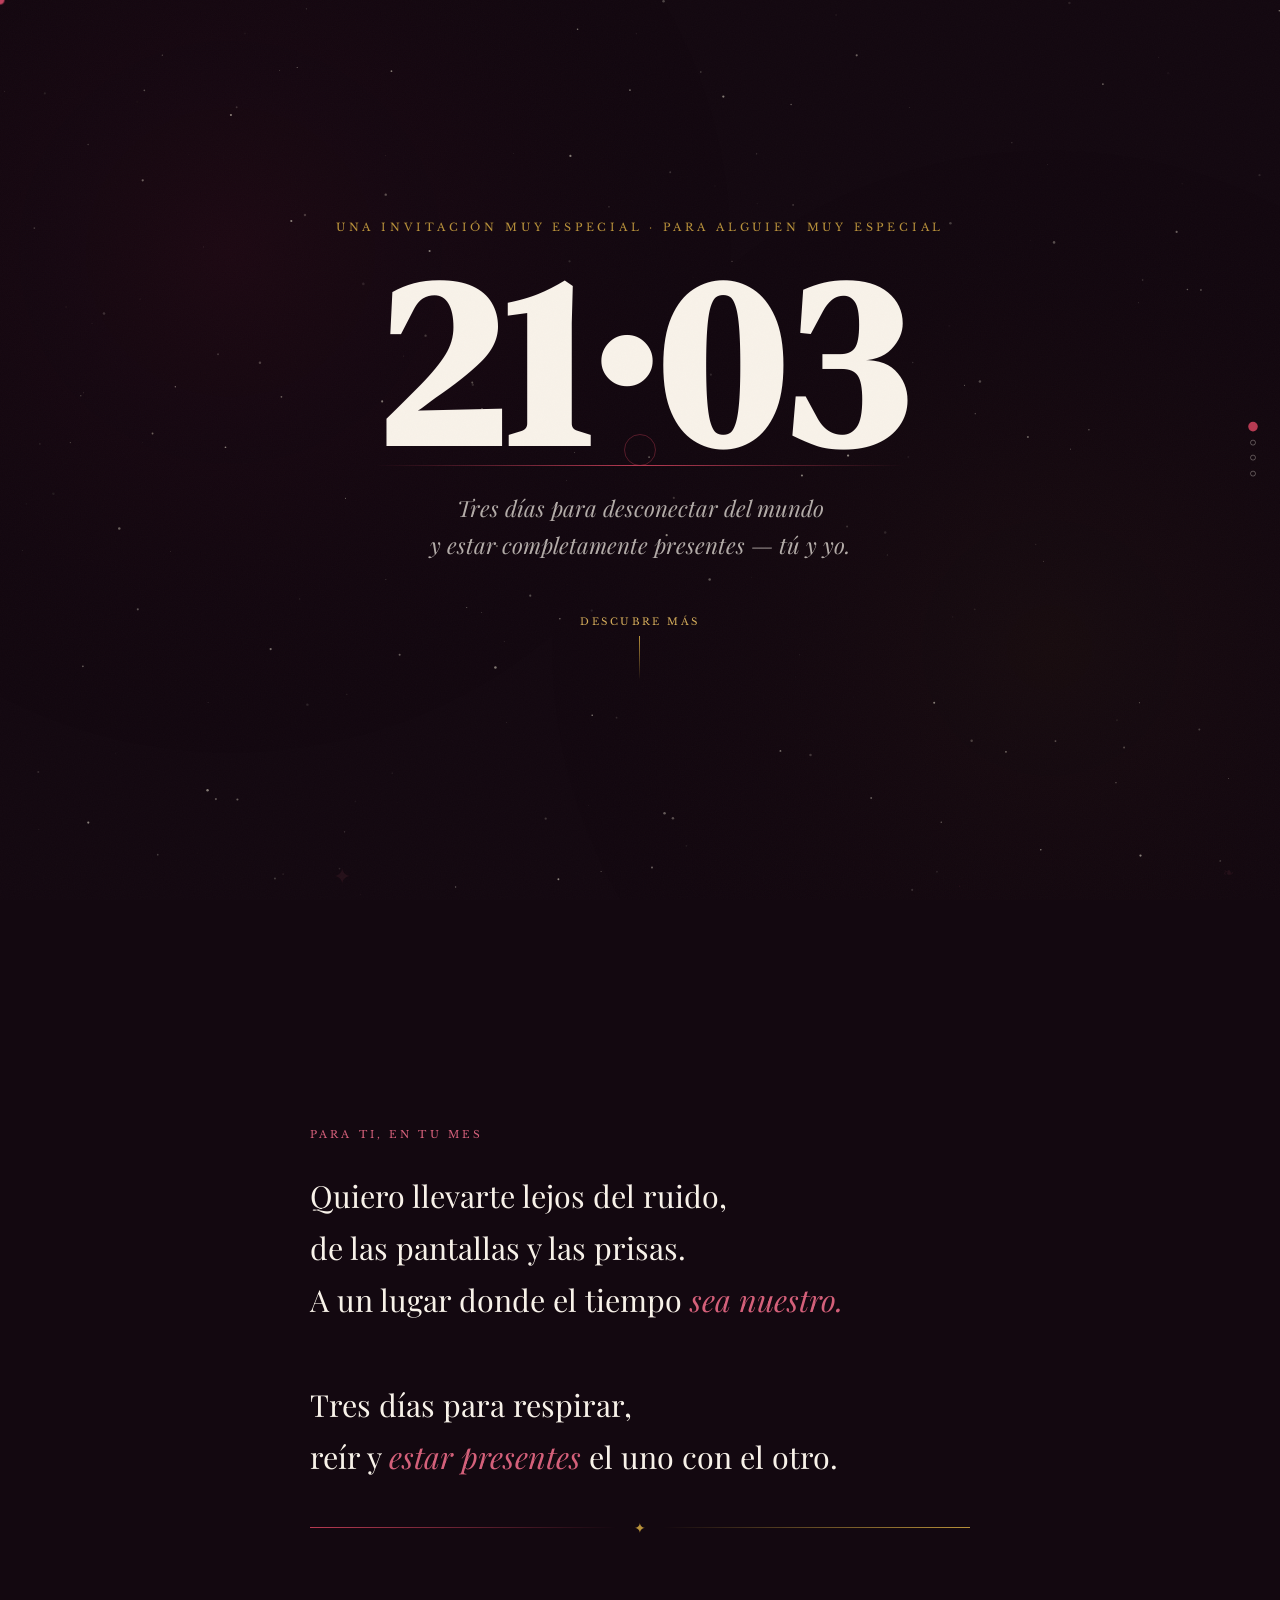
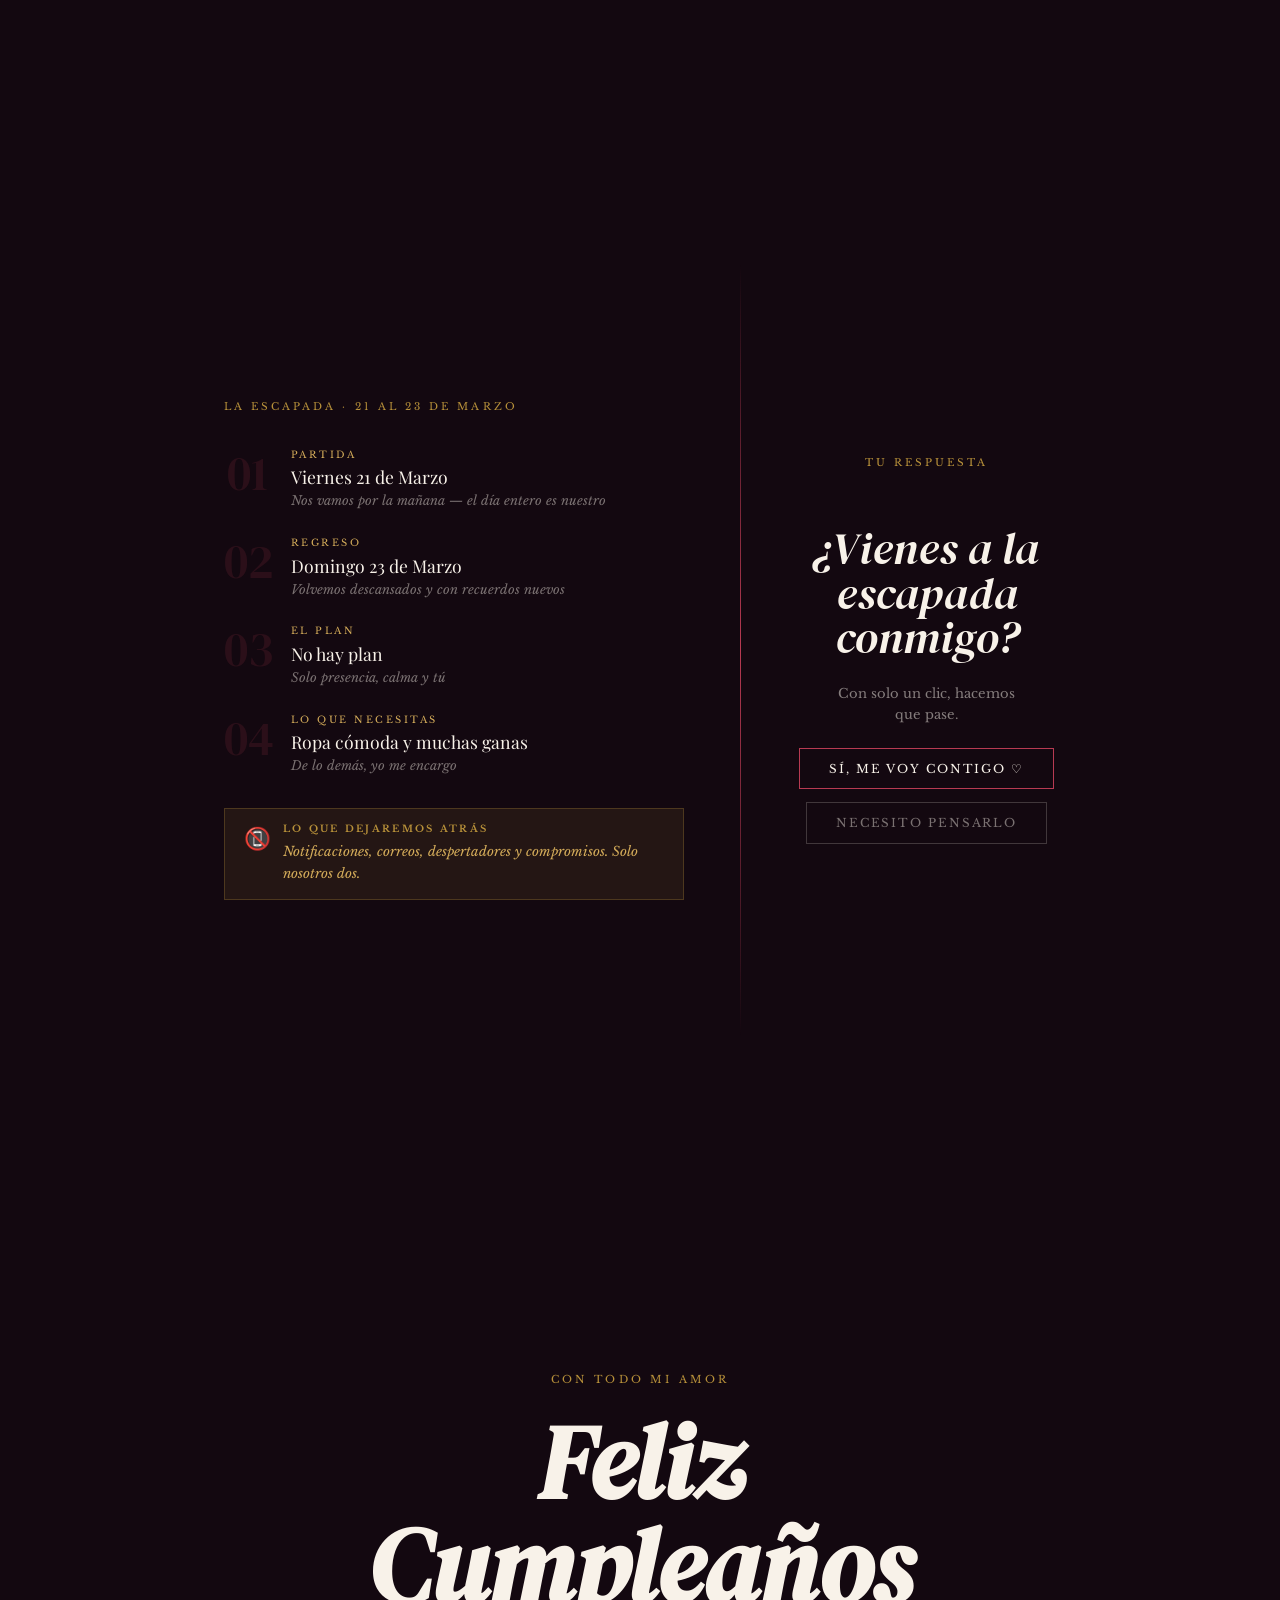
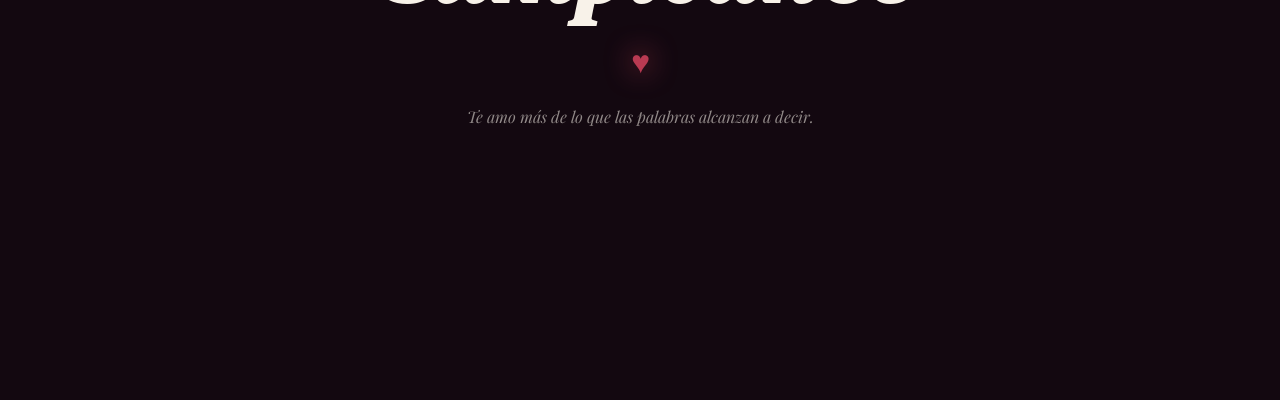
==== index.html @ 91fd8cfe "last update" ====
<!DOCTYPE html>
<html lang="es">
<head>
<meta charset="UTF-8"/>
<meta name="viewport" content="width=device-width, initial-scale=1.0"/>
<title>Para Ti · Una Escapada Especial</title>
<link rel="preconnect" href="https://fonts.googleapis.com"/>
<link href="https://fonts.googleapis.com/css2?family=Libre+Baskerville:ital,wght@0,400;0,700;1,400&family=Playfair+Display:ital,wght@0,400;0,600;1,400;1,600&family=DM+Serif+Display:ital@0;1&display=swap" rel="stylesheet"/>
<link rel="stylesheet" href="styles.css"/>
</head>
<body>

<div id="cur"></div>
<div id="cur-ring"></div>
<div id="bar"></div>
<nav id="dots"></nav>
<canvas id="bg"></canvas>
<div id="toast"></div>

<!-- ══════════════════════════════════
     MODAL — Recomendaciones misteriosas
══════════════════════════════════ -->
<div class="modal-overlay" id="modal">
  <div class="modal">
    <button class="modal-close" onclick="closeModal()">&times;</button>
    <span class="modal-ey">Antes de partir…</span>
    <h3 class="modal-title">Tu lista secreta</h3>
    <p class="modal-hint">No preguntes por qué. Solo confía.</p>

    <div class="modal-photo">
      <img src="photo.jpg" alt="Nosotros"/>
    </div>

    <div class="modal-items">
      <div class="modal-item">
        <span class="modal-icon">🧴</span>
        <div>
          <span class="modal-item-name">Protección solar</span>
          <span class="modal-item-clue">Puede que el sol nos encuentre…</span>
        </div>
      </div>
      <div class="modal-item">
        <span class="modal-icon">🕶️</span>
        <div>
          <span class="modal-item-name">Gafas de sol</span>
          <span class="modal-item-clue">Para lo que brilla, mejor ir preparada.</span>
        </div>
      </div>
      <div class="modal-item">
        <span class="modal-icon">👙</span>
        <div>
          <span class="modal-item-name">Vestido de baño</span>
          <span class="modal-item-clue">Puede que el agua nos esté esperando…</span>
        </div>
      </div>
      <div class="modal-item">
        <span class="modal-icon">📖</span>
        <div>
          <span class="modal-item-name">Un buen libro</span>
          <span class="modal-item-clue">Habrá momentos de calma absoluta.</span>
        </div>
      </div>
      <div class="modal-item">
        <span class="modal-icon">✨</span>
        <div>
          <span class="modal-item-name">Muchas ganas</span>
          <span class="modal-item-clue">Lo más importante de todo.</span>
        </div>
      </div>
    </div>

    <button class="btn btn-y modal-btn" onclick="closeModal()"><span>Entendido ♡</span></button>
  </div>
</div>

<!-- ══════════════════════════════════
     S0 — HERO · La Escapada
══════════════════════════════════ -->
<section id="s0">
  <p class="eyebrow">Una invitación muy especial · para alguien muy especial</p>
  <h1 class="hero-num">21·03</h1>
  <p class="hero-sub">
    Tres días para desconectar del mundo<br/>
    y estar completamente presentes — tú y yo.
  </p>
  <div class="cta">
    <span>descubre más</span>
    <div class="cta-line"></div>
  </div>
</section>

<!-- ══════════════════════════════════
     S1 — MENSAJE
══════════════════════════════════ -->
<section id="s1">
  <div class="msg-wrap">
    <span class="msg-tag">Para ti, en tu mes</span>
    <p class="msg-text">
      <span class="ml">Quiero llevarte lejos del ruido,</span>
      <span class="ml">de las pantallas y las prisas.</span>
      <span class="ml">A un lugar donde el tiempo <em>sea nuestro.</em></span>
      <span class="ml">&nbsp;</span>
      <span class="ml">Tres días para respirar,</span>
      <span class="ml">reír y <em>estar presentes</em> el uno con el otro.</span>
    </p>
    <div class="orn">
      <div class="orn-l"></div>
      <span class="orn-g">✦</span>
      <div class="orn-r"></div>
    </div>
  </div>
</section>

<!-- ══════════════════════════════════
     S2 — DETALLES ESCAPADA
══════════════════════════════════ -->
<section id="s2">
  <div class="det-col">
    <span class="sec-ey">La escapada · 21 al 23 de Marzo</span>

    <div class="di">
      <div class="di-n">01</div>
      <div>
        <span class="di-lb">Partida</span>
        <div class="di-val">Viernes 21 de Marzo</div>
        <span class="di-note">Nos vamos por la mañana — el día entero es nuestro</span>
      </div>
    </div>
    <div class="di">
      <div class="di-n">02</div>
      <div>
        <span class="di-lb">Regreso</span>
        <div class="di-val">Domingo 23 de Marzo</div>
        <span class="di-note">Volvemos descansados y con recuerdos nuevos</span>
      </div>
    </div>
    <div class="di">
      <div class="di-n">03</div>
      <div>
        <span class="di-lb">El plan</span>
        <div class="di-val">No hay plan</div>
        <span class="di-note">Solo presencia, calma y tú</span>
      </div>
    </div>
    <div class="di">
      <div class="di-n">04</div>
      <div>
        <span class="di-lb">Lo que necesitas</span>
        <div class="di-val">Ropa cómoda y muchas ganas</div>
        <span class="di-note">De lo demás, yo me encargo</span>
      </div>
    </div>

    <div class="info-pill">
      <span class="pill-icon">📵</span>
      <div class="pill-body">
        <strong class="pill-label">Lo que dejaremos atrás</strong>
        <span class="pill-text">Notificaciones, correos, despertadores y compromisos. Solo nosotros dos.</span>
      </div>
    </div>
  </div>

  <div class="vr"></div>

  <div class="rsvp-col">
    <span class="sec-ey">Tu respuesta</span>
    <p class="rsvp-q">¿Vienes a la escapada conmigo?</p>
    <p class="rsvp-hint">Con solo un clic, hacemos que pase.</p>
    <div class="btn-g" id="btnG1">
      <button class="btn btn-y" onclick="rsvp('esc',true)"><span>Sí, me voy contigo ♡</span></button>
      <button class="btn btn-n" onclick="rsvp('esc',false)"><span>Necesito pensarlo</span></button>
    </div>
    <div class="rsvp-resp" id="resp1">
      <div class="resp-icon" id="resp1-icon"></div>
      <p class="resp-tx" id="resp1-tx"></p>
      <p class="resp-sb" id="resp1-sb"></p>
    </div>
  </div>
</section>

<!-- ══════════════════════════════════
     S5 — CIERRE
══════════════════════════════════ -->
<section id="s5">
  <p class="cl-pre">Con todo mi amor</p>
  <h2 class="cl-main">Feliz<br/>Cumpleaños</h2>
  <div class="cl-heart">♥</div>
  <p class="cl-sign">Te amo más de lo que las palabras alcanzan a decir.</p>
</section>

<script src="script.js"></script>
</body>
</html>
---- styles.css ----
/* ══════════════════════════════════════
   DESIGN TOKENS
══════════════════════════════════════ */
:root{
  --paper:#f8f2e9;
  --deep:#130810;
  --rose:#b83a52;
  --rose-lt:#d4607a;
  --gold:#b8913a;
  --gold-lt:#d4ac5a;
  --sd:'DM Serif Display',serif;
  --sb:'Libre Baskerville',serif;
  --st:'Playfair Display',serif;
}

*,*::before,*::after{box-sizing:border-box;margin:0;padding:0}
html{scroll-behavior:smooth;scroll-snap-type:y mandatory}
body{background:var(--deep);color:var(--paper);font-family:var(--sb);overflow-x:hidden;cursor:none}

/* ── Cursor ── */
#cur{position:fixed;width:9px;height:9px;background:var(--rose);border-radius:50%;pointer-events:none;z-index:9999;transform:translate(-50%,-50%);mix-blend-mode:screen;transition:width .2s,height .2s}
#cur-ring{position:fixed;width:32px;height:32px;border:1px solid rgba(184,58,82,.4);border-radius:50%;pointer-events:none;z-index:9998;transform:translate(-50%,-50%)}
@media(hover:none){#cur,#cur-ring{display:none}body{cursor:auto}}

/* ── Canvas bg ── */
#bg{position:fixed;inset:0;z-index:0;pointer-events:none}

/* ── Progress bar ── */
#bar{position:fixed;top:0;left:0;height:2px;width:0;background:linear-gradient(90deg,var(--rose),var(--gold));z-index:1000;transition:width .1s linear}

/* ── Nav dots ── */
#dots{position:fixed;right:1.5rem;top:50%;transform:translateY(-50%);display:flex;flex-direction:column;gap:.6rem;z-index:200}
.dot{width:6px;height:6px;border-radius:50%;border:1px solid rgba(248,242,233,.3);background:transparent;cursor:pointer;transition:all .3s}
.dot.on{background:var(--rose);border-color:var(--rose);transform:scale(1.6)}
@media(max-width:500px){#dots{right:.6rem}}

/* ══ ALL SECTIONS — shared base ══ */
section{
  position:relative;z-index:1;
  min-height:100svh;
  scroll-snap-align:start;
  display:flex;flex-direction:column;
  align-items:center;justify-content:center;
  padding:4rem 1.8rem;
  overflow:hidden;
}

/* ══════════════════════════════════════
   S0 — HERO (Escapada 21·03)
══════════════════════════════════════ */
#s0{text-align:center;gap:1.8rem}

.eyebrow{
  font-size:.68rem;letter-spacing:.35em;text-transform:uppercase;
  color:var(--gold);opacity:0;animation:fup .9s ease forwards .3s;
}
.hero-num{
  font-family:var(--sd);font-size:clamp(6rem,24vw,15rem);line-height:.83;
  color:var(--paper);opacity:0;animation:fup 1.1s ease forwards .55s;
  position:relative;display:inline-block;
}
.hero-num::after{
  content:'';position:absolute;bottom:-4px;left:0;right:0;
  height:1px;background:linear-gradient(90deg,transparent,var(--rose),transparent);
}
.hero-sub{
  font-family:var(--st);font-style:italic;
  font-size:clamp(1rem,2.8vw,1.4rem);
  color:rgba(248,242,233,.7);
  opacity:0;animation:fup 1s ease forwards .85s;
  max-width:40ch;line-height:1.65;
}
.cta{
  margin-top:1.4rem;display:flex;flex-direction:column;align-items:center;gap:.5rem;
  opacity:0;animation:fup .8s ease forwards 1.4s;
}
.cta span{font-size:.62rem;letter-spacing:.25em;text-transform:uppercase;color:var(--gold-lt)}
.cta-line{width:1px;height:44px;background:linear-gradient(to bottom,var(--gold),transparent);animation:ap 2s ease-in-out infinite}

/* ══════════════════════════════════════
   S1 — MENSAJE
══════════════════════════════════════ */
.msg-wrap{max-width:660px;width:100%}
.msg-tag{
  font-size:.65rem;letter-spacing:.3em;text-transform:uppercase;
  color:var(--rose-lt);display:block;margin-bottom:1.8rem;
  transform:translateX(-18px);opacity:0;transition:all .8s ease;
}
.vis .msg-tag{transform:none;opacity:1}
.msg-text{
  font-family:var(--st);font-size:clamp(1.2rem,3.2vw,1.9rem);
  font-weight:400;line-height:1.72;color:var(--paper);
}
.msg-text em{font-style:italic;color:var(--rose-lt)}
.ml{display:block;transform:translateY(28px);opacity:0;transition:transform .85s ease,opacity .85s ease}
.vis .ml:nth-child(1){transition-delay:.05s}.vis .ml:nth-child(2){transition-delay:.18s}
.vis .ml:nth-child(3){transition-delay:.31s}.vis .ml:nth-child(4){transition-delay:.44s}
.vis .ml:nth-child(5){transition-delay:.57s}.vis .ml:nth-child(6){transition-delay:.7s}
.vis .ml{transform:none;opacity:1}
.orn{
  margin:2.2rem 0;display:flex;align-items:center;gap:1rem;
  transform:scaleX(0);opacity:0;
  transition:transform 1s ease .8s,opacity .9s ease .8s;transform-origin:left;
}
.vis .orn{transform:scaleX(1);opacity:1}
.orn-l{flex:1;height:1px;background:linear-gradient(90deg,var(--rose),transparent)}
.orn-r{flex:1;height:1px;background:linear-gradient(90deg,transparent,var(--gold))}
.orn-g{color:var(--gold);font-size:.9rem}

/* ══════════════════════════════════════
   S2 — DETALLES ESCAPADA
══════════════════════════════════════ */
#s2{flex-direction:row;flex-wrap:wrap;gap:3.5rem;align-items:center;justify-content:center}

/* ── Shared detail layout ── */
.det-col{flex:1 1 300px;max-width:460px}

.sec-ey{
  font-size:.64rem;letter-spacing:.3em;text-transform:uppercase;
  color:var(--gold);display:block;margin-bottom:2.2rem;
}

.di{
  display:flex;gap:1.4rem;align-items:flex-start;margin-bottom:1.8rem;
  transform:translateX(-28px);opacity:0;transition:all .8s ease;
}
/* stagger children 2–6 */
.vis .di:nth-child(2){transition-delay:.08s}
.vis .di:nth-child(3){transition-delay:.22s}
.vis .di:nth-child(4){transition-delay:.36s}
.vis .di:nth-child(5){transition-delay:.5s}
.vis .di:nth-child(6){transition-delay:.64s}
.vis .di{transform:none;opacity:1}

.di-n{
  font-family:var(--sd);font-size:3rem;line-height:1;
  color:rgba(184,58,82,.15);flex-shrink:0;width:2.8rem;text-align:right;user-select:none;
}
.di-lb{font-size:.6rem;letter-spacing:.26em;text-transform:uppercase;color:var(--gold-lt);display:block;margin-bottom:.3rem}
.di-val{font-family:var(--st);font-size:1.1rem;color:var(--paper);line-height:1.35}
.di-note{font-size:.8rem;color:rgba(248,242,233,.45);font-style:italic;display:block;margin-top:.25rem}

/* ── Shared info pill (warm nudge / manifesto) ── */
.info-pill{
  display:inline-flex;align-items:flex-start;gap:.75rem;
  background:rgba(184,145,58,.1);border:1px solid rgba(184,145,58,.28);
  padding:.85rem 1.2rem;margin-top:.4rem;
  transform:translateY(20px);opacity:0;transition:all .9s ease .75s;
}
.vis .info-pill{transform:none;opacity:1}
.pill-icon{font-size:1.35rem;flex-shrink:0;margin-top:.1rem}
.pill-body{}
.pill-label{
  font-size:.6rem;letter-spacing:.24em;text-transform:uppercase;
  color:var(--gold);display:block;margin-bottom:.3rem;
}
.pill-text{font-size:.83rem;color:var(--gold-lt);line-height:1.55;font-style:italic}

/* ── Shared vertical rule ── */
.vr{width:1px;background:linear-gradient(to bottom,transparent,var(--rose),transparent);flex-shrink:0;align-self:stretch;display:none}
@media(min-width:880px){.vr{display:block}}

/* ── Shared RSVP column ── */
.rsvp-col{
  flex:0 1 260px;display:flex;flex-direction:column;
  align-items:center;gap:1.4rem;text-align:center;
  transform:translateY(36px);opacity:0;transition:all 1s ease .55s;
}
.vis .rsvp-col{transform:none;opacity:1}
.rsvp-q{font-family:var(--sd);font-style:italic;font-size:2.8rem;line-height:1;color:var(--paper)}
.rsvp-hint{font-size:.82rem;color:rgba(248,242,233,.5);line-height:1.6;max-width:22ch}

/* ── Shared buttons ── */
.btn-g{display:flex;gap:.8rem;flex-wrap:wrap;justify-content:center}
.btn{
  position:relative;overflow:hidden;
  font-family:var(--sb);font-size:.74rem;letter-spacing:.16em;text-transform:uppercase;
  padding:.8rem 1.8rem;border:1px solid;border-radius:0;cursor:pointer;
  background:transparent;transition:color .3s,transform .2s;
}
.btn::before{content:'';position:absolute;inset:0;transform:translateX(-105%);transition:transform .38s cubic-bezier(.4,0,.2,1);z-index:0}
.btn span{position:relative;z-index:1}
.btn:hover::before{transform:none}.btn:hover{transform:translateY(-2px)}
.btn-y{border-color:var(--rose);color:var(--paper)}.btn-y::before{background:var(--rose)}
.btn-n{border-color:rgba(248,242,233,.2);color:rgba(248,242,233,.45)}.btn-n::before{background:rgba(248,242,233,.07)}
.btn-n:hover{border-color:rgba(248,242,233,.45);color:var(--paper)}

/* ── Shared RSVP response ── */
.rsvp-resp{display:none;flex-direction:column;align-items:center;gap:.7rem;text-align:center}
.rsvp-resp.show{display:flex;animation:fup .7s ease}
.resp-icon{font-size:2.4rem}
.resp-tx{font-family:var(--st);font-style:italic;font-size:1.15rem;color:var(--paper)}
.resp-sb{font-size:.8rem;color:var(--gold-lt)}

/* ══════════════════════════════════════
   S5 — CIERRE
══════════════════════════════════════ */
#s5{text-align:center;gap:1.5rem}
.cl-pre{font-size:.66rem;letter-spacing:.3em;text-transform:uppercase;color:var(--gold)}
.cl-main{font-family:var(--sd);font-style:italic;font-size:clamp(2.8rem,10vw,6.5rem);line-height:1;color:var(--paper)}
.cl-heart{font-size:2rem;color:var(--rose);filter:drop-shadow(0 0 14px var(--rose))}
.cl-sign{font-family:var(--st);font-style:italic;font-size:1rem;color:rgba(248,242,233,.55)}
.cl-pre,.cl-main,.cl-heart,.cl-sign{opacity:0}
.cl-pre.in{animation:fup .8s ease forwards}
.cl-main.in{animation:fup 1s ease forwards .2s}
.cl-heart.in{animation:hb .9s ease forwards .6s}
.cl-sign.in{animation:fup .8s ease forwards .9s}

/* ══════════════════════════════════════
   KEYFRAMES + GLOBALS
══════════════════════════════════════ */
@keyframes fup{from{opacity:0;transform:translateY(22px)}to{opacity:1;transform:none}}
@keyframes hb{0%{opacity:0;transform:scale(.3)}60%{transform:scale(1.35)}80%{transform:scale(.92)}100%{opacity:1;transform:scale(1)}}
@keyframes ap{0%,100%{transform:scaleY(1);opacity:.6}50%{transform:scaleY(1.35);opacity:1}}

/* Toast */
#toast{
  position:fixed;bottom:2.4rem;left:50%;
  transform:translateX(-50%) translateY(16px);
  background:var(--rose);color:var(--paper);
  font-family:var(--sb);font-size:.75rem;letter-spacing:.1em;
  padding:.65rem 1.5rem;opacity:0;
  transition:opacity .4s,transform .4s;
  pointer-events:none;z-index:2000;white-space:nowrap;
}
#toast.on{opacity:1;transform:translateX(-50%) translateY(0)}

/* ══════════════════════════════════════
   MODAL — Recomendaciones
══════════════════════════════════════ */
.modal-overlay{
  position:fixed;inset:0;z-index:3000;
  background:rgba(19,8,16,.85);backdrop-filter:blur(8px);
  display:flex;align-items:center;justify-content:center;
  opacity:0;pointer-events:none;transition:opacity .4s ease;
}
.modal-overlay.open{opacity:1;pointer-events:auto}

.modal{
  position:relative;
  background:linear-gradient(165deg,#1a0e17 0%,#130810 100%);
  border:1px solid rgba(184,58,82,.25);
  padding:2.8rem 2.2rem 2rem;
  max-width:420px;width:90%;
  display:flex;flex-direction:column;align-items:center;gap:1.2rem;
  text-align:center;
  transform:translateY(30px) scale(.96);opacity:0;
  transition:transform .5s cubic-bezier(.4,0,.2,1) .1s,opacity .5s ease .1s;
}
.modal-overlay.open .modal{transform:none;opacity:1}

.modal-close{
  position:absolute;top:1rem;right:1.2rem;
  background:none;border:none;color:rgba(248,242,233,.3);
  font-size:1.4rem;cursor:pointer;transition:color .2s;
}
.modal-close:hover{color:var(--paper)}

.modal-ey{
  font-size:.6rem;letter-spacing:.3em;text-transform:uppercase;color:var(--gold);
}
.modal-title{
  font-family:var(--sd);font-style:italic;font-size:clamp(1.6rem,5vw,2.2rem);
  color:var(--paper);line-height:1.15;
}
.modal-hint{
  font-family:var(--st);font-style:italic;font-size:.88rem;
  color:rgba(248,242,233,.45);max-width:28ch;line-height:1.5;
}

.modal-photo{
  width:130px;height:130px;border-radius:50%;overflow:hidden;
  border:2px solid rgba(184,58,82,.4);
  box-shadow:0 0 24px rgba(184,58,82,.2);
  opacity:0;transform:scale(.8);
  transition:opacity .6s ease .15s,transform .6s ease .15s;
}
.modal-overlay.open .modal-photo{opacity:1;transform:scale(1)}
.modal-photo img{width:100%;height:100%;object-fit:cover}

.modal-items{
  width:100%;display:flex;flex-direction:column;gap:.1rem;
  margin:.6rem 0;
}
.modal-item{
  display:flex;align-items:center;gap:1rem;
  padding:.85rem 1rem;text-align:left;
  border-bottom:1px solid rgba(184,58,82,.1);
  opacity:0;transform:translateX(-16px);
  transition:opacity .5s ease,transform .5s ease;
}
.modal-overlay.open .modal-item:nth-child(1){transition-delay:.25s}
.modal-overlay.open .modal-item:nth-child(2){transition-delay:.4s}
.modal-overlay.open .modal-item:nth-child(3){transition-delay:.55s}
.modal-overlay.open .modal-item:nth-child(4){transition-delay:.7s}
.modal-overlay.open .modal-item:nth-child(5){transition-delay:.85s}
.modal-overlay.open .modal-item{opacity:1;transform:none}

.modal-icon{font-size:1.5rem;flex-shrink:0}
.modal-item-name{
  font-family:var(--st);font-size:.95rem;color:var(--paper);display:block;
}
.modal-item-clue{
  font-size:.75rem;color:rgba(248,242,233,.4);font-style:italic;display:block;margin-top:.15rem;
}

.modal-btn{margin-top:.4rem}

/* Grain overlay */
body::after{
  content:'';position:fixed;inset:0;z-index:500;pointer-events:none;opacity:.022;
  background-image:url("data:image/svg+xml,%3Csvg xmlns='http://www.w3.org/2000/svg' width='200' height='200'%3E%3Cfilter id='n'%3E%3CfeTurbulence type='fractalNoise' baseFrequency='.75' numOctaves='4' stitchTiles='stitch'/%3E%3C/filter%3E%3Crect width='200' height='200' filter='url(%23n)'/%3E%3C/svg%3E");
  background-size:180px 180px;
}

@media(max-width:600px){section{padding:3rem 1.2rem}}
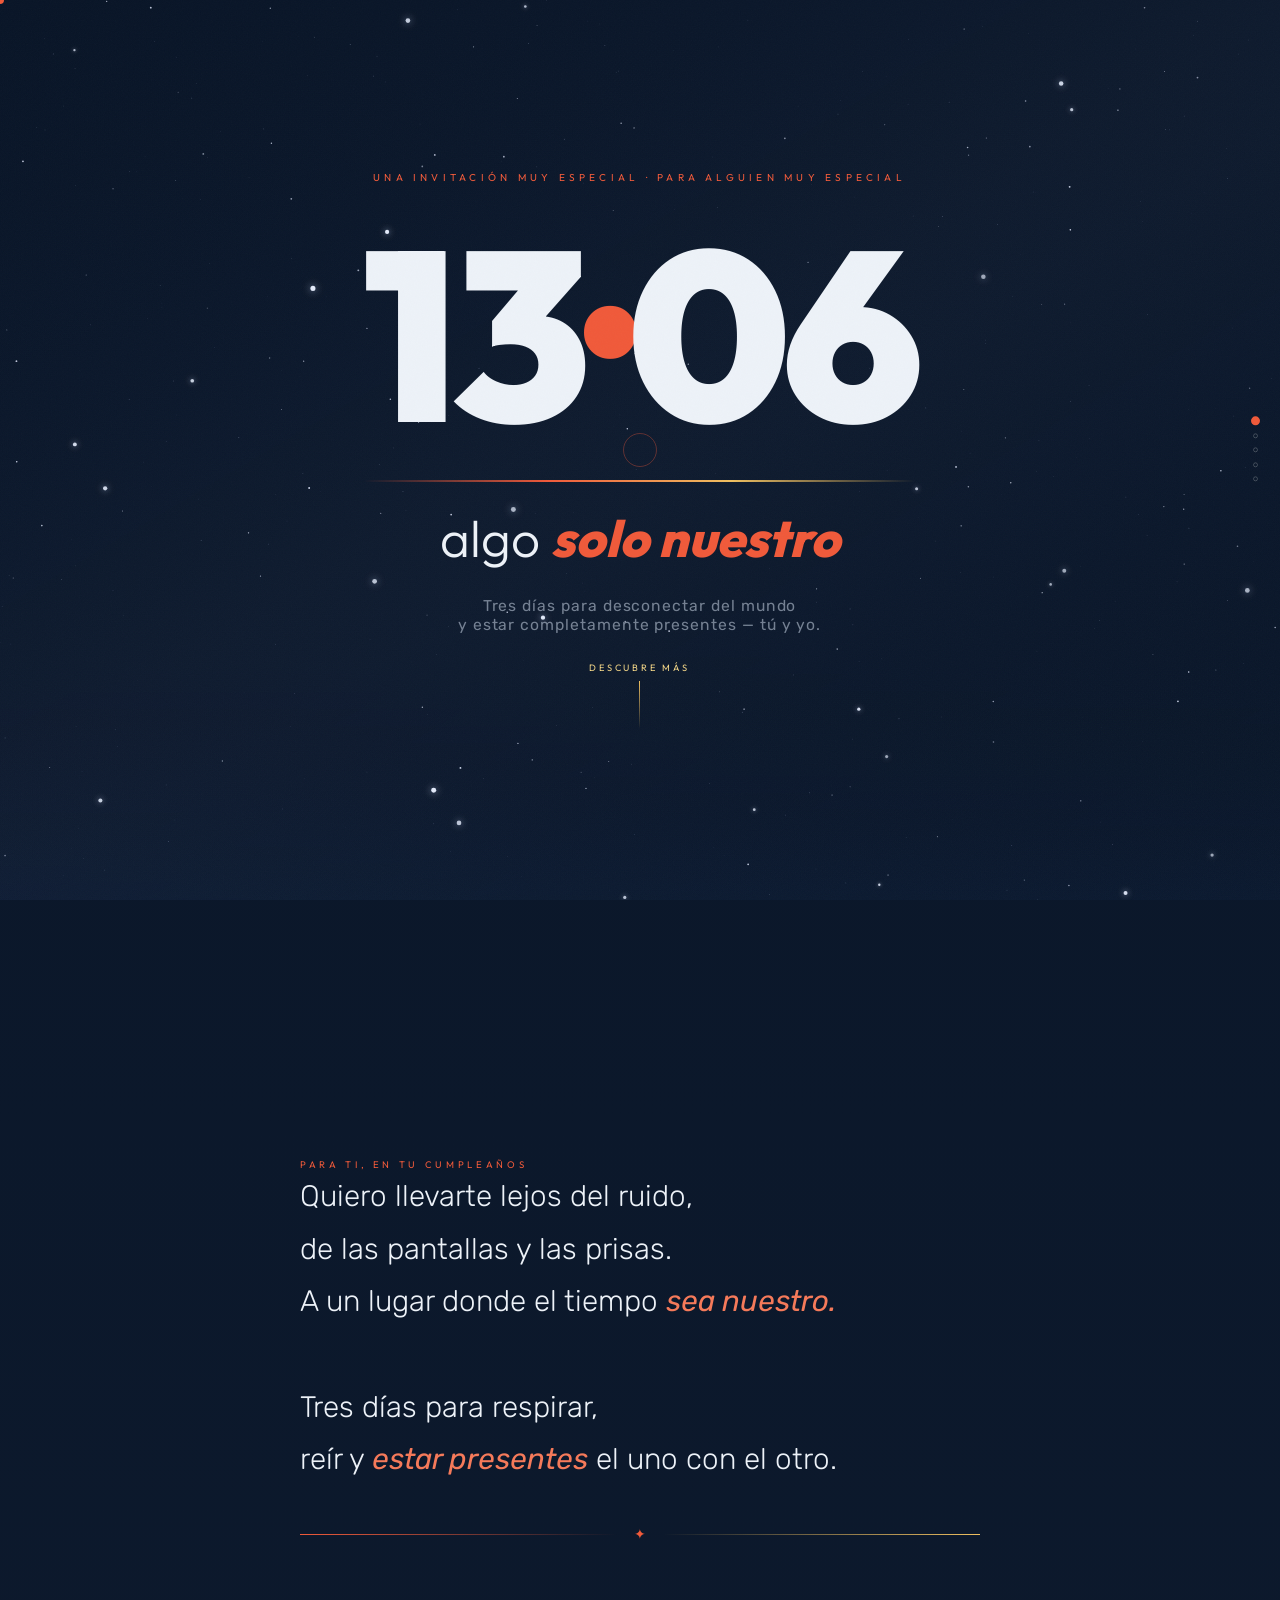
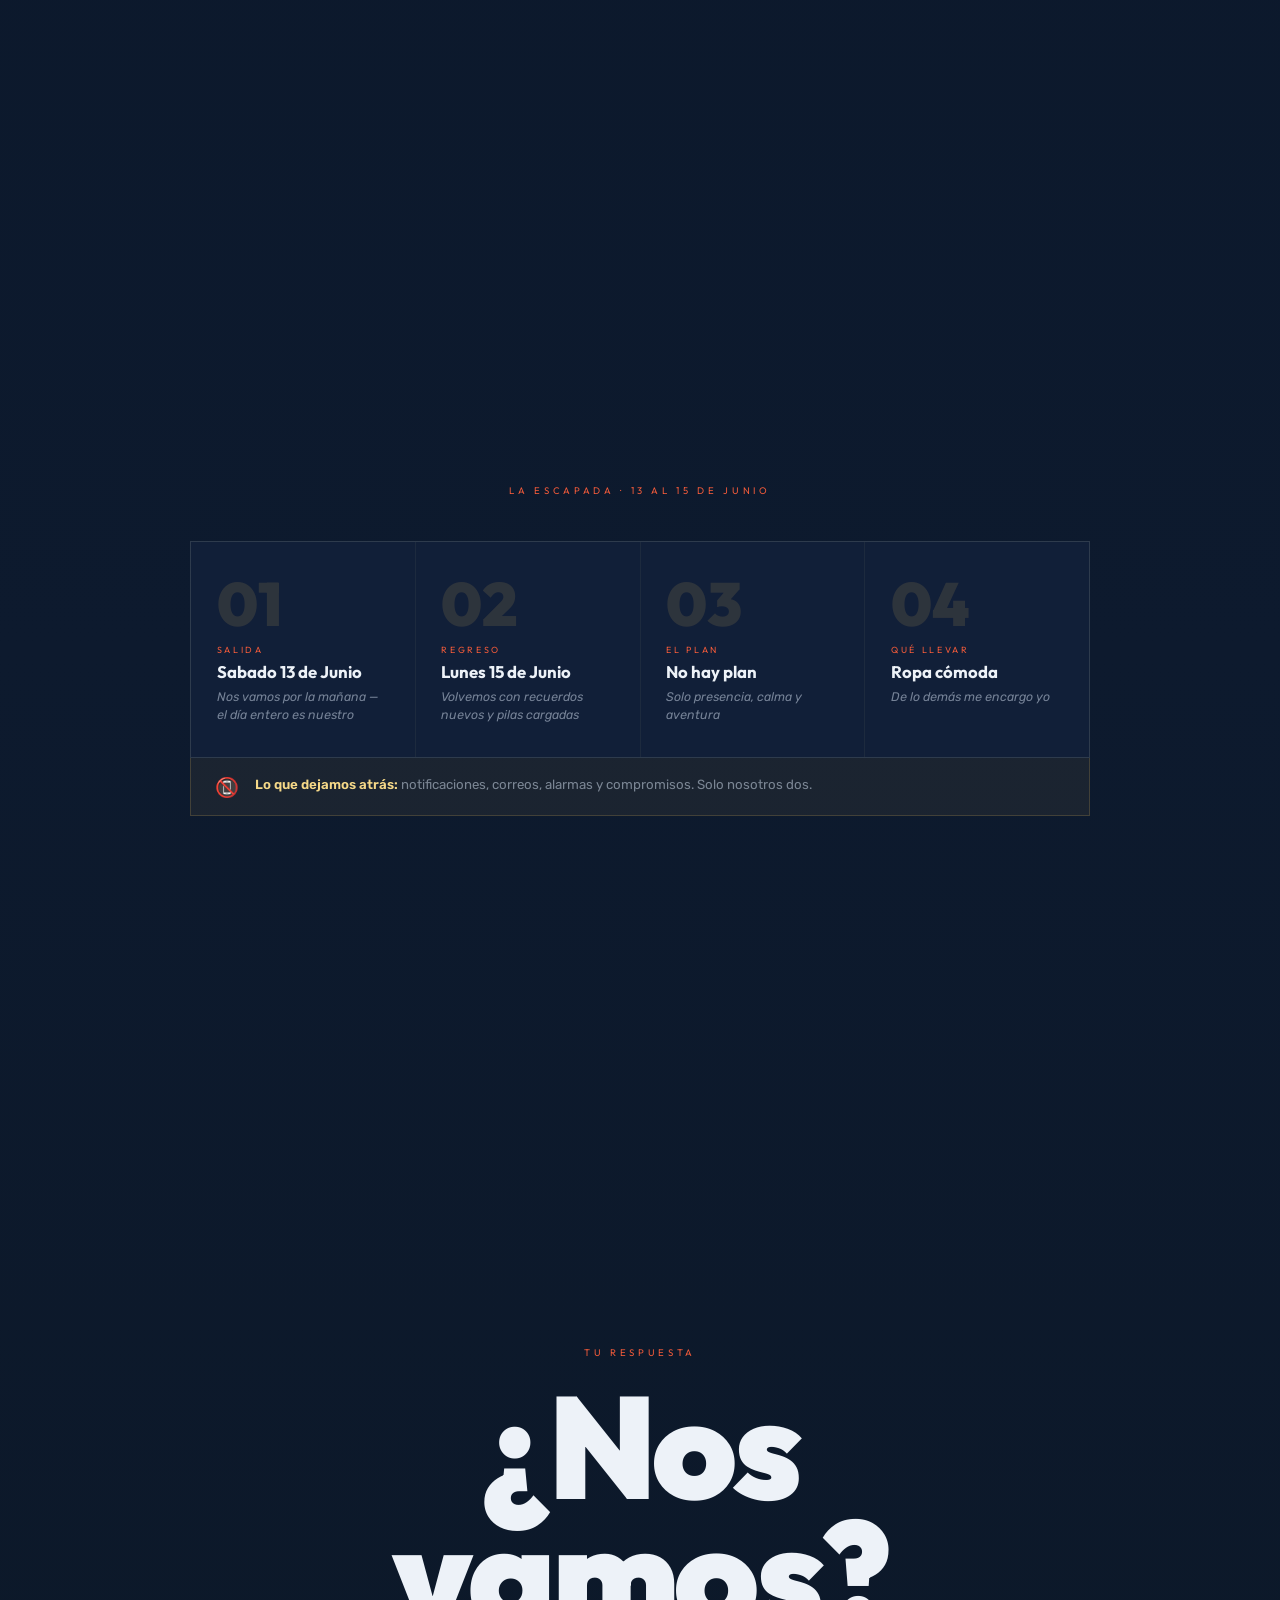
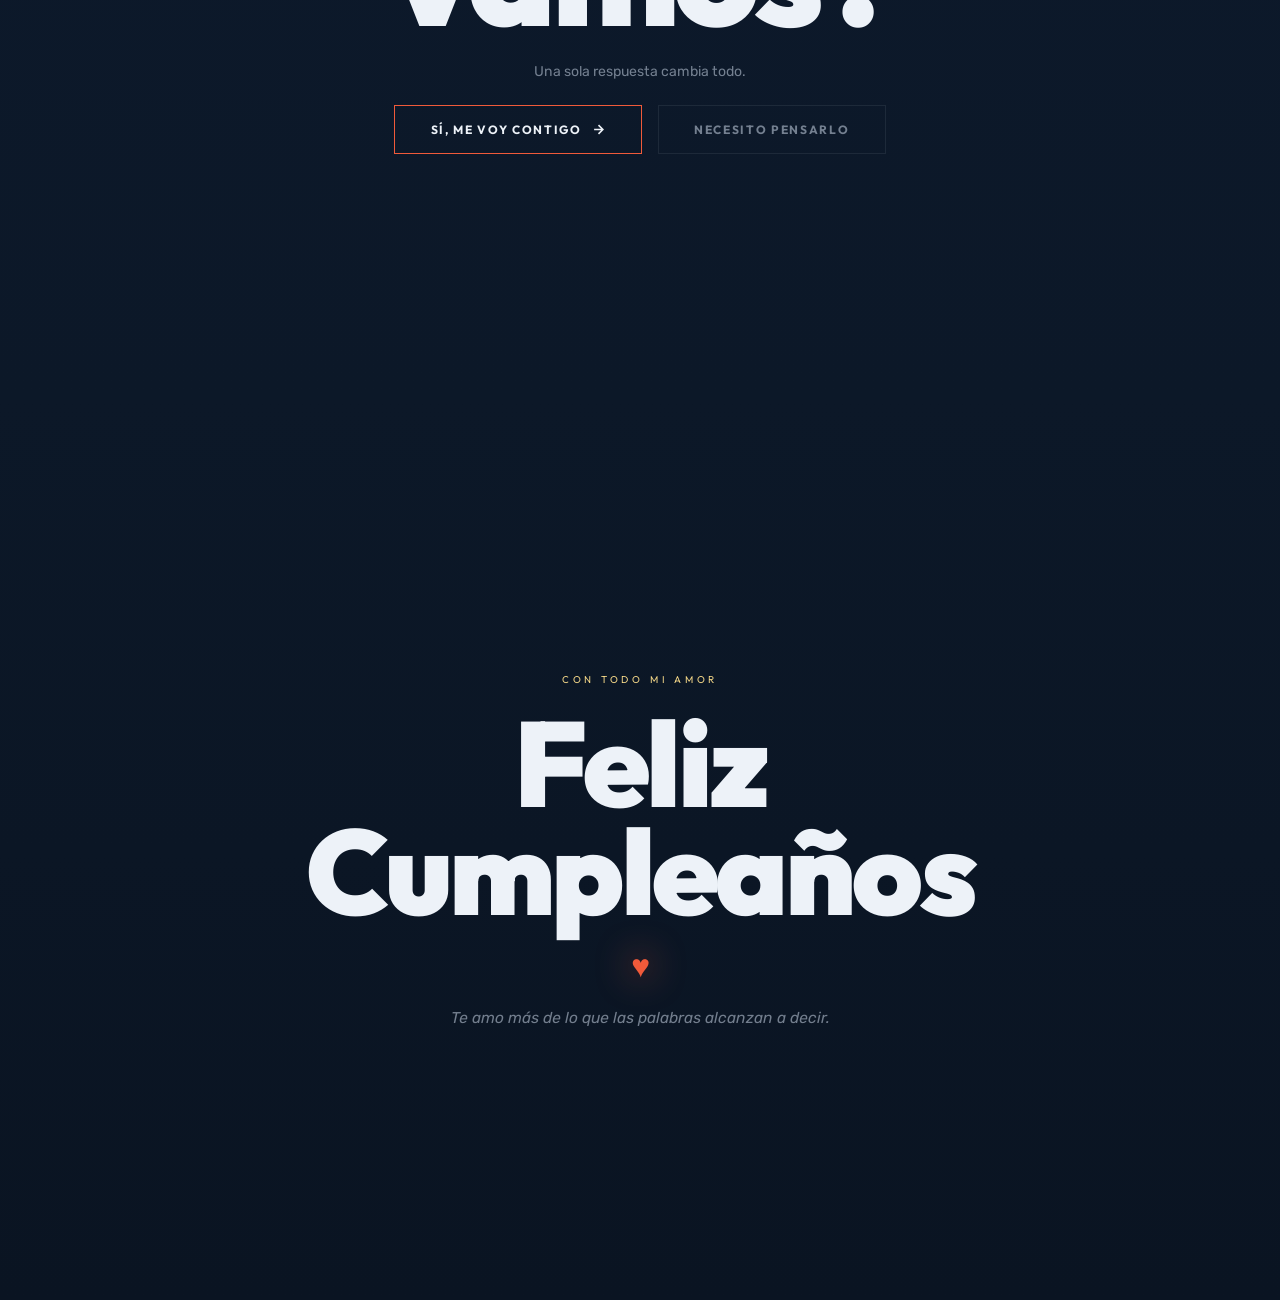
==== commit 77a62fce: "redesign: dark navy invitation with starry sky, masculine palette, and mobile layout - Complete visu" ====
--- a/index.html
+++ b/index.html
@@ -3,9 +3,9 @@
 <head>
 <meta charset="UTF-8"/>
 <meta name="viewport" content="width=device-width, initial-scale=1.0"/>
-<title>Para Ti · Una Escapada Especial</title>
+<title>Solo Nosotros · 13·06</title>
 <link rel="preconnect" href="https://fonts.googleapis.com"/>
-<link href="https://fonts.googleapis.com/css2?family=Libre+Baskerville:ital,wght@0,400;0,700;1,400&family=Playfair+Display:ital,wght@0,400;0,600;1,400;1,600&family=DM+Serif+Display:ital@0;1&display=swap" rel="stylesheet"/>
+<link href="https://fonts.googleapis.com/css2?family=Outfit:wght@300;400;600;700;800;900&family=Rubik:ital,wght@0,300;0,400;1,300;1,400&display=swap" rel="stylesheet"/>
 <link rel="stylesheet" href="styles.css"/>
 </head>
 <body>
@@ -17,20 +17,16 @@
 <canvas id="bg"></canvas>
 <div id="toast"></div>
 
-<!-- ══════════════════════════════════
-     MODAL — Recomendaciones misteriosas
-══════════════════════════════════ -->
+<!-- MODAL ─ Packing list -->
 <div class="modal-overlay" id="modal">
   <div class="modal">
     <button class="modal-close" onclick="closeModal()">&times;</button>
     <span class="modal-ey">Antes de partir…</span>
     <h3 class="modal-title">Tu lista secreta</h3>
     <p class="modal-hint">No preguntes por qué. Solo confía.</p>
-
     <div class="modal-photo">
       <img src="photo.jpg" alt="Nosotros"/>
     </div>
-
     <div class="modal-items">
       <div class="modal-item">
         <span class="modal-icon">🧴</span>
@@ -43,59 +39,57 @@
         <span class="modal-icon">🕶️</span>
         <div>
           <span class="modal-item-name">Gafas de sol</span>
-          <span class="modal-item-clue">Para lo que brilla, mejor ir preparada.</span>
+          <span class="modal-item-clue">Para lo que brilla, mejor ir preparado.</span>
         </div>
       </div>
       <div class="modal-item">
-        <span class="modal-icon">👙</span>
+        <span class="modal-icon">🩳</span>
         <div>
-          <span class="modal-item-name">Vestido de baño</span>
+          <span class="modal-item-name">Pantaloneta</span>
           <span class="modal-item-clue">Puede que el agua nos esté esperando…</span>
         </div>
       </div>
       <div class="modal-item">
         <span class="modal-icon">📖</span>
         <div>
-          <span class="modal-item-name">Un buen libro</span>
+          <span class="modal-item-name">Scrabble</span>
           <span class="modal-item-clue">Habrá momentos de calma absoluta.</span>
         </div>
       </div>
       <div class="modal-item">
-        <span class="modal-icon">✨</span>
+        <span class="modal-icon">⚡</span>
         <div>
           <span class="modal-item-name">Muchas ganas</span>
           <span class="modal-item-clue">Lo más importante de todo.</span>
         </div>
       </div>
     </div>
-
-    <button class="btn btn-y modal-btn" onclick="closeModal()"><span>Entendido ♡</span></button>
+    <button class="btn btn-primary modal-btn" onclick="closeModal()"><span>Entendido —</span></button>
   </div>
 </div>
 
-<!-- ══════════════════════════════════
-     S0 — HERO · La Escapada
-══════════════════════════════════ -->
+<!-- S0 ─ HERO -->
 <section id="s0">
-  <p class="eyebrow">Una invitación muy especial · para alguien muy especial</p>
-  <h1 class="hero-num">21·03</h1>
-  <p class="hero-sub">
-    Tres días para desconectar del mundo<br/>
-    y estar completamente presentes — tú y yo.
-  </p>
-  <div class="cta">
-    <span>descubre más</span>
-    <div class="cta-line"></div>
+  <div class="hero-wrap">
+    <p class="hero-ey">Una invitación muy especial · para alguien muy especial</p>
+    <h1 class="hero-date" id="heroDate">13<span class="hero-sep">·</span>06</h1>
+    <p class="hero-claim">algo <em>solo nuestro</em></p>
+    <p class="hero-sub">
+      Tres días para desconectar del mundo<br/>
+      y estar completamente presentes — tú y yo.
+    </p>
+    <div class="scroll-cue">
+      <span>descubre más</span>
+      <div class="scroll-line"></div>
+    </div>
   </div>
 </section>
 
-<!-- ══════════════════════════════════
-     S1 — MENSAJE
-══════════════════════════════════ -->
+<!-- S1 ─ MENSAJE -->
 <section id="s1">
   <div class="msg-wrap">
-    <span class="msg-tag">Para ti, en tu mes</span>
-    <p class="msg-text">
+    <span class="eyebrow">Para ti, en tu cumpleaños</span>
+    <p class="msg-body">
       <span class="ml">Quiero llevarte lejos del ruido,</span>
       <span class="ml">de las pantallas y las prisas.</span>
       <span class="ml">A un lugar donde el tiempo <em>sea nuestro.</em></span>
@@ -103,85 +97,75 @@
       <span class="ml">Tres días para respirar,</span>
       <span class="ml">reír y <em>estar presentes</em> el uno con el otro.</span>
     </p>
-    <div class="orn">
-      <div class="orn-l"></div>
-      <span class="orn-g">✦</span>
-      <div class="orn-r"></div>
+    <div class="divider">
+      <div class="div-line div-line--l"></div>
+      <span class="div-glyph">✦</span>
+      <div class="div-line div-line--r"></div>
     </div>
   </div>
 </section>
 
-<!-- ══════════════════════════════════
-     S2 — DETALLES ESCAPADA
-══════════════════════════════════ -->
+<!-- S2 ─ DETALLES -->
 <section id="s2">
-  <div class="det-col">
-    <span class="sec-ey">La escapada · 21 al 23 de Marzo</span>
-
-    <div class="di">
-      <div class="di-n">01</div>
-      <div>
-        <span class="di-lb">Partida</span>
-        <div class="di-val">Viernes 21 de Marzo</div>
-        <span class="di-note">Nos vamos por la mañana — el día entero es nuestro</span>
-      </div>
+  <span class="eyebrow sec-ey">La escapada · 13 al 15 de Junio</span>
+  <div class="cards-grid">
+    <div class="card tilt-card">
+      <div class="card-num">01</div>
+      <span class="card-label">Salida</span>
+      <div class="card-val">Sabado 13 de Junio</div>
+      <p class="card-note">Nos vamos por la mañana — el día entero es nuestro</p>
     </div>
-    <div class="di">
-      <div class="di-n">02</div>
-      <div>
-        <span class="di-lb">Regreso</span>
-        <div class="di-val">Domingo 23 de Marzo</div>
-        <span class="di-note">Volvemos descansados y con recuerdos nuevos</span>
-      </div>
+    <div class="card tilt-card">
+      <div class="card-num">02</div>
+      <span class="card-label">Regreso</span>
+      <div class="card-val">Lunes 15 de Junio</div>
+      <p class="card-note">Volvemos con recuerdos nuevos y pilas cargadas</p>
     </div>
-    <div class="di">
-      <div class="di-n">03</div>
-      <div>
-        <span class="di-lb">El plan</span>
-        <div class="di-val">No hay plan</div>
-        <span class="di-note">Solo presencia, calma y tú</span>
-      </div>
+    <div class="card tilt-card">
+      <div class="card-num">03</div>
+      <span class="card-label">El plan</span>
+      <div class="card-val">No hay plan</div>
+      <p class="card-note">Solo presencia, calma y aventura</p>
     </div>
-    <div class="di">
-      <div class="di-n">04</div>
-      <div>
-        <span class="di-lb">Lo que necesitas</span>
-        <div class="di-val">Ropa cómoda y muchas ganas</div>
-        <span class="di-note">De lo demás, yo me encargo</span>
-      </div>
-    </div>
-
-    <div class="info-pill">
-      <span class="pill-icon">📵</span>
-      <div class="pill-body">
-        <strong class="pill-label">Lo que dejaremos atrás</strong>
-        <span class="pill-text">Notificaciones, correos, despertadores y compromisos. Solo nosotros dos.</span>
-      </div>
+    <div class="card tilt-card">
+      <div class="card-num">04</div>
+      <span class="card-label">Qué llevar</span>
+      <div class="card-val">Ropa cómoda</div>
+      <p class="card-note">De lo demás me encargo yo</p>
     </div>
   </div>
-
-  <div class="vr"></div>
-
-  <div class="rsvp-col">
-    <span class="sec-ey">Tu respuesta</span>
-    <p class="rsvp-q">¿Vienes a la escapada conmigo?</p>
-    <p class="rsvp-hint">Con solo un clic, hacemos que pase.</p>
-    <div class="btn-g" id="btnG1">
-      <button class="btn btn-y" onclick="rsvp('esc',true)"><span>Sí, me voy contigo ♡</span></button>
-      <button class="btn btn-n" onclick="rsvp('esc',false)"><span>Necesito pensarlo</span></button>
-    </div>
-    <div class="rsvp-resp" id="resp1">
-      <div class="resp-icon" id="resp1-icon"></div>
-      <p class="resp-tx" id="resp1-tx"></p>
-      <p class="resp-sb" id="resp1-sb"></p>
+  <div class="info-strip">
+    <span class="strip-icon">📵</span>
+    <div>
+      <strong>Lo que dejamos atrás:</strong> notificaciones, correos, alarmas y compromisos. Solo nosotros dos.
     </div>
   </div>
 </section>
 
-<!-- ══════════════════════════════════
-     S5 — CIERRE
-══════════════════════════════════ -->
-<section id="s5">
+<!-- S3 ─ RSVP -->
+<section id="s3">
+  <span class="eyebrow">Tu respuesta</span>
+  <h2 class="rsvp-q">¿Nos<br/>vamos?</h2>
+  <p class="rsvp-hint">Una sola respuesta cambia todo.</p>
+  <div class="btn-group" id="btnGroup">
+    <button class="btn btn-primary magnetic" onclick="rsvp(true)">
+      <span>Sí, me voy contigo</span>
+      <svg viewBox="0 0 24 24" fill="none" stroke="currentColor" stroke-width="2.5" aria-hidden="true"><path d="M5 12h14M12 5l7 7-7 7"/></svg>
+    </button>
+    <button class="btn btn-ghost magnetic" onclick="rsvp(false)">
+      <span>Necesito pensarlo</span>
+    </button>
+  </div>
+  <div class="rsvp-resp" id="rsvpResp">
+    <div class="resp-icon" id="respIcon"></div>
+    <p class="resp-tx" id="respTx"></p>
+    <p class="resp-sb" id="respSb"></p>
+    <button class="btn btn-sm" id="packBtn" onclick="openModal()" style="display:none"><span>Ver qué llevar →</span></button>
+  </div>
+</section>
+
+<!-- S4 ─ CIERRE -->
+<section id="s4">
   <p class="cl-pre">Con todo mi amor</p>
   <h2 class="cl-main">Feliz<br/>Cumpleaños</h2>
   <div class="cl-heart">♥</div>
--- a/styles.css
+++ b/styles.css
@@ -1,316 +1,466 @@
 /* ══════════════════════════════════════
-   DESIGN TOKENS
-══════════════════════════════════════ */
-:root{
-  --paper:#f8f2e9;
-  --deep:#130810;
-  --rose:#b83a52;
-  --rose-lt:#d4607a;
-  --gold:#b8913a;
-  --gold-lt:#d4ac5a;
-  --sd:'DM Serif Display',serif;
-  --sb:'Libre Baskerville',serif;
-  --st:'Playfair Display',serif;
-}
-
-*,*::before,*::after{box-sizing:border-box;margin:0;padding:0}
-html{scroll-behavior:smooth;scroll-snap-type:y mandatory}
-body{background:var(--deep);color:var(--paper);font-family:var(--sb);overflow-x:hidden;cursor:none}
+   TOKENS
+══════════════════════════════════════ */
+:root {
+  --bg:       #0d1a2e;
+  --surface:  #111f38;
+  --surface2: #162440;
+  --text:     #edf2f8;
+  --muted:    rgba(220,232,248,.50);
+  --amber:    #f05a3a;
+  --amber-lt: #f57a5a;
+  --teal:     #f0c060;
+  --teal-lt:  #f5d888;
+  --border:   rgba(220,232,248,.08);
+  --fh: 'Outfit', sans-serif;
+  --fb: 'Rubik', sans-serif;
+  --ease: cubic-bezier(.16,1,.3,1);
+}
+
+*,*::before,*::after { box-sizing: border-box; margin: 0; padding: 0; }
+html { scroll-behavior: smooth; scroll-snap-type: y mandatory; }
+body {
+  background: linear-gradient(180deg,#0a1628 0%,#0d1a2e 50%,#0c1828 80%,#0a1422 100%);
+  color: var(--text);
+  font-family: var(--fb);
+  overflow-x: hidden;
+  cursor: none;
+}
 
 /* ── Cursor ── */
-#cur{position:fixed;width:9px;height:9px;background:var(--rose);border-radius:50%;pointer-events:none;z-index:9999;transform:translate(-50%,-50%);mix-blend-mode:screen;transition:width .2s,height .2s}
-#cur-ring{position:fixed;width:32px;height:32px;border:1px solid rgba(184,58,82,.4);border-radius:50%;pointer-events:none;z-index:9998;transform:translate(-50%,-50%)}
-@media(hover:none){#cur,#cur-ring{display:none}body{cursor:auto}}
-
-/* ── Canvas bg ── */
-#bg{position:fixed;inset:0;z-index:0;pointer-events:none}
+#cur {
+  position: fixed; width: 8px; height: 8px;
+  background: var(--amber); border-radius: 50%;
+  pointer-events: none; z-index: 9999;
+  transform: translate(-50%,-50%);
+  transition: width .2s var(--ease), height .2s var(--ease), background .2s;
+}
+#cur.big { width: 14px; height: 14px; background: var(--amber-lt); }
+#cur-ring {
+  position: fixed; width: 34px; height: 34px;
+  border: 1px solid rgba(240,90,58,.35); border-radius: 50%;
+  pointer-events: none; z-index: 9998;
+  transform: translate(-50%,-50%);
+}
+@media(hover:none){ #cur,#cur-ring{ display:none; } body{ cursor:auto; } }
+
+/* ── Canvas ── */
+#bg { position: fixed; inset: 0; z-index: 0; pointer-events: none; }
 
 /* ── Progress bar ── */
-#bar{position:fixed;top:0;left:0;height:2px;width:0;background:linear-gradient(90deg,var(--rose),var(--gold));z-index:1000;transition:width .1s linear}
+#bar {
+  position: fixed; top: 0; left: 0; height: 2px; width: 0;
+  background: linear-gradient(90deg, var(--teal), var(--amber));
+  z-index: 1000; transition: width .1s linear;
+}
 
 /* ── Nav dots ── */
-#dots{position:fixed;right:1.5rem;top:50%;transform:translateY(-50%);display:flex;flex-direction:column;gap:.6rem;z-index:200}
-.dot{width:6px;height:6px;border-radius:50%;border:1px solid rgba(248,242,233,.3);background:transparent;cursor:pointer;transition:all .3s}
-.dot.on{background:var(--rose);border-color:var(--rose);transform:scale(1.6)}
-@media(max-width:500px){#dots{right:.6rem}}
-
-/* ══ ALL SECTIONS — shared base ══ */
-section{
-  position:relative;z-index:1;
-  min-height:100svh;
-  scroll-snap-align:start;
-  display:flex;flex-direction:column;
-  align-items:center;justify-content:center;
-  padding:4rem 1.8rem;
-  overflow:hidden;
-}
-
-/* ══════════════════════════════════════
-   S0 — HERO (Escapada 21·03)
-══════════════════════════════════════ */
-#s0{text-align:center;gap:1.8rem}
-
-.eyebrow{
-  font-size:.68rem;letter-spacing:.35em;text-transform:uppercase;
-  color:var(--gold);opacity:0;animation:fup .9s ease forwards .3s;
-}
-.hero-num{
-  font-family:var(--sd);font-size:clamp(6rem,24vw,15rem);line-height:.83;
-  color:var(--paper);opacity:0;animation:fup 1.1s ease forwards .55s;
-  position:relative;display:inline-block;
-}
-.hero-num::after{
-  content:'';position:absolute;bottom:-4px;left:0;right:0;
-  height:1px;background:linear-gradient(90deg,transparent,var(--rose),transparent);
-}
-.hero-sub{
-  font-family:var(--st);font-style:italic;
-  font-size:clamp(1rem,2.8vw,1.4rem);
-  color:rgba(248,242,233,.7);
-  opacity:0;animation:fup 1s ease forwards .85s;
-  max-width:40ch;line-height:1.65;
-}
-.cta{
-  margin-top:1.4rem;display:flex;flex-direction:column;align-items:center;gap:.5rem;
-  opacity:0;animation:fup .8s ease forwards 1.4s;
-}
-.cta span{font-size:.62rem;letter-spacing:.25em;text-transform:uppercase;color:var(--gold-lt)}
-.cta-line{width:1px;height:44px;background:linear-gradient(to bottom,var(--gold),transparent);animation:ap 2s ease-in-out infinite}
+#dots {
+  position: fixed; right: 1.4rem; top: 50%;
+  transform: translateY(-50%);
+  display: flex; flex-direction: column; gap: .6rem; z-index: 200;
+}
+.dot {
+  width: 5px; height: 5px; border-radius: 50%;
+  border: 1px solid rgba(237,240,236,.22);
+  background: transparent; cursor: pointer;
+  transition: all .3s var(--ease);
+}
+.dot.on { background: var(--amber); border-color: var(--amber); transform: scale(1.8); }
+@media(max-width:500px){ #dots{ right:.6rem; } }
+
+/* ── Section base ── */
+section {
+  position: relative; z-index: 1;
+  min-height: 100svh; scroll-snap-align: start;
+  display: flex; flex-direction: column;
+  align-items: center; justify-content: center;
+  padding: clamp(2.5rem,6vw,5rem) clamp(1.2rem,5vw,2rem); overflow: hidden;
+}
+
+/* ══════════════════════════════════════
+   S0 — HERO
+══════════════════════════════════════ */
+#s0 { text-align: center; gap: 1.8rem; }
+
+.hero-wrap {
+  display: flex; flex-direction: column;
+  align-items: center; gap: clamp(1rem,3vw,1.8rem);
+  will-change: transform;
+}
+
+.hero-ey {
+  font-family: var(--fh);
+  font-size: .63rem; letter-spacing: .42em; text-transform: uppercase;
+  color: var(--amber);
+  opacity: 0; animation: fup .9s var(--ease) forwards .25s;
+}
+
+.hero-date {
+  font-family: var(--fh); font-size: clamp(4.5rem,22vw,15rem);
+  font-weight: 900; line-height: 1; letter-spacing: -.03em;
+  color: var(--text); white-space: nowrap;
+  opacity: 0; animation: fup 1.1s var(--ease) forwards .45s;
+  position: relative; display: inline-block;
+  padding-bottom: .12em;
+}
+.hero-date::after {
+  content: '';
+  position: absolute; bottom: 0; left: 0; right: 0; height: 2px;
+  background: linear-gradient(90deg, transparent, var(--amber), var(--teal), transparent);
+}
+.hero-sep { color: var(--amber); }
+
+.hero-claim {
+  font-family: var(--fh); font-size: clamp(1.6rem,5.5vw,3.2rem);
+  font-weight: 300; line-height: 1.1; color: var(--text);
+  opacity: 0; animation: fup 1s var(--ease) forwards .7s;
+}
+.hero-claim em { font-style: italic; font-weight: 800; color: var(--amber); }
+
+.hero-sub {
+  font-size: clamp(.82rem,2vw,.98rem); color: var(--muted); letter-spacing: .06em;
+  opacity: 0; animation: fup .9s var(--ease) forwards .95s;
+}
+
+.scroll-cue {
+  display: flex; flex-direction: column; align-items: center; gap: .5rem;
+  opacity: 0; animation: fup .8s var(--ease) forwards 1.4s;
+}
+.scroll-cue span { font-family: var(--fh); font-size: .58rem; letter-spacing: .3em; text-transform: uppercase; color: var(--teal-lt); }
+.scroll-line { width: 1px; height: 48px; background: linear-gradient(to bottom, var(--teal), transparent); animation: pulse-ln 2s ease-in-out infinite; }
+
+/* ══════════════════════════════════════
+   SHARED — Eyebrow & divider
+══════════════════════════════════════ */
+.eyebrow {
+  display: block; font-family: var(--fh);
+  font-size: .6rem; letter-spacing: .38em; text-transform: uppercase;
+  color: var(--amber);
+  transform: translateX(-14px); opacity: 0;
+  transition: transform .8s var(--ease), opacity .8s ease;
+}
+.vis .eyebrow { transform: none; opacity: 1; }
+
+.divider {
+  display: flex; align-items: center; gap: 1rem; margin-top: 2.5rem;
+  transform: scaleX(0); opacity: 0; transform-origin: left;
+  transition: transform 1s var(--ease) .75s, opacity .9s ease .75s;
+}
+.vis .divider { transform: scaleX(1); opacity: 1; }
+.div-line { flex: 1; height: 1px; }
+.div-line--l { background: linear-gradient(90deg, var(--amber), transparent); }
+.div-line--r { background: linear-gradient(90deg, transparent, var(--teal)); }
+.div-glyph { color: var(--amber); font-size: .85rem; flex-shrink: 0; }
 
 /* ══════════════════════════════════════
    S1 — MENSAJE
 ══════════════════════════════════════ */
-.msg-wrap{max-width:660px;width:100%}
-.msg-tag{
-  font-size:.65rem;letter-spacing:.3em;text-transform:uppercase;
-  color:var(--rose-lt);display:block;margin-bottom:1.8rem;
-  transform:translateX(-18px);opacity:0;transition:all .8s ease;
-}
-.vis .msg-tag{transform:none;opacity:1}
-.msg-text{
-  font-family:var(--st);font-size:clamp(1.2rem,3.2vw,1.9rem);
-  font-weight:400;line-height:1.72;color:var(--paper);
-}
-.msg-text em{font-style:italic;color:var(--rose-lt)}
-.ml{display:block;transform:translateY(28px);opacity:0;transition:transform .85s ease,opacity .85s ease}
-.vis .ml:nth-child(1){transition-delay:.05s}.vis .ml:nth-child(2){transition-delay:.18s}
-.vis .ml:nth-child(3){transition-delay:.31s}.vis .ml:nth-child(4){transition-delay:.44s}
-.vis .ml:nth-child(5){transition-delay:.57s}.vis .ml:nth-child(6){transition-delay:.7s}
-.vis .ml{transform:none;opacity:1}
-.orn{
-  margin:2.2rem 0;display:flex;align-items:center;gap:1rem;
-  transform:scaleX(0);opacity:0;
-  transition:transform 1s ease .8s,opacity .9s ease .8s;transform-origin:left;
-}
-.vis .orn{transform:scaleX(1);opacity:1}
-.orn-l{flex:1;height:1px;background:linear-gradient(90deg,var(--rose),transparent)}
-.orn-r{flex:1;height:1px;background:linear-gradient(90deg,transparent,var(--gold))}
-.orn-g{color:var(--gold);font-size:.9rem}
-
-/* ══════════════════════════════════════
-   S2 — DETALLES ESCAPADA
-══════════════════════════════════════ */
-#s2{flex-direction:row;flex-wrap:wrap;gap:3.5rem;align-items:center;justify-content:center}
-
-/* ── Shared detail layout ── */
-.det-col{flex:1 1 300px;max-width:460px}
-
-.sec-ey{
-  font-size:.64rem;letter-spacing:.3em;text-transform:uppercase;
-  color:var(--gold);display:block;margin-bottom:2.2rem;
-}
-
-.di{
-  display:flex;gap:1.4rem;align-items:flex-start;margin-bottom:1.8rem;
-  transform:translateX(-28px);opacity:0;transition:all .8s ease;
-}
-/* stagger children 2–6 */
-.vis .di:nth-child(2){transition-delay:.08s}
-.vis .di:nth-child(3){transition-delay:.22s}
-.vis .di:nth-child(4){transition-delay:.36s}
-.vis .di:nth-child(5){transition-delay:.5s}
-.vis .di:nth-child(6){transition-delay:.64s}
-.vis .di{transform:none;opacity:1}
-
-.di-n{
-  font-family:var(--sd);font-size:3rem;line-height:1;
-  color:rgba(184,58,82,.15);flex-shrink:0;width:2.8rem;text-align:right;user-select:none;
-}
-.di-lb{font-size:.6rem;letter-spacing:.26em;text-transform:uppercase;color:var(--gold-lt);display:block;margin-bottom:.3rem}
-.di-val{font-family:var(--st);font-size:1.1rem;color:var(--paper);line-height:1.35}
-.di-note{font-size:.8rem;color:rgba(248,242,233,.45);font-style:italic;display:block;margin-top:.25rem}
-
-/* ── Shared info pill (warm nudge / manifesto) ── */
-.info-pill{
-  display:inline-flex;align-items:flex-start;gap:.75rem;
-  background:rgba(184,145,58,.1);border:1px solid rgba(184,145,58,.28);
-  padding:.85rem 1.2rem;margin-top:.4rem;
-  transform:translateY(20px);opacity:0;transition:all .9s ease .75s;
-}
-.vis .info-pill{transform:none;opacity:1}
-.pill-icon{font-size:1.35rem;flex-shrink:0;margin-top:.1rem}
-.pill-body{}
-.pill-label{
-  font-size:.6rem;letter-spacing:.24em;text-transform:uppercase;
-  color:var(--gold);display:block;margin-bottom:.3rem;
-}
-.pill-text{font-size:.83rem;color:var(--gold-lt);line-height:1.55;font-style:italic}
-
-/* ── Shared vertical rule ── */
-.vr{width:1px;background:linear-gradient(to bottom,transparent,var(--rose),transparent);flex-shrink:0;align-self:stretch;display:none}
-@media(min-width:880px){.vr{display:block}}
-
-/* ── Shared RSVP column ── */
-.rsvp-col{
-  flex:0 1 260px;display:flex;flex-direction:column;
-  align-items:center;gap:1.4rem;text-align:center;
-  transform:translateY(36px);opacity:0;transition:all 1s ease .55s;
-}
-.vis .rsvp-col{transform:none;opacity:1}
-.rsvp-q{font-family:var(--sd);font-style:italic;font-size:2.8rem;line-height:1;color:var(--paper)}
-.rsvp-hint{font-size:.82rem;color:rgba(248,242,233,.5);line-height:1.6;max-width:22ch}
-
-/* ── Shared buttons ── */
-.btn-g{display:flex;gap:.8rem;flex-wrap:wrap;justify-content:center}
-.btn{
-  position:relative;overflow:hidden;
-  font-family:var(--sb);font-size:.74rem;letter-spacing:.16em;text-transform:uppercase;
-  padding:.8rem 1.8rem;border:1px solid;border-radius:0;cursor:pointer;
-  background:transparent;transition:color .3s,transform .2s;
-}
-.btn::before{content:'';position:absolute;inset:0;transform:translateX(-105%);transition:transform .38s cubic-bezier(.4,0,.2,1);z-index:0}
-.btn span{position:relative;z-index:1}
-.btn:hover::before{transform:none}.btn:hover{transform:translateY(-2px)}
-.btn-y{border-color:var(--rose);color:var(--paper)}.btn-y::before{background:var(--rose)}
-.btn-n{border-color:rgba(248,242,233,.2);color:rgba(248,242,233,.45)}.btn-n::before{background:rgba(248,242,233,.07)}
-.btn-n:hover{border-color:rgba(248,242,233,.45);color:var(--paper)}
-
-/* ── Shared RSVP response ── */
-.rsvp-resp{display:none;flex-direction:column;align-items:center;gap:.7rem;text-align:center}
-.rsvp-resp.show{display:flex;animation:fup .7s ease}
-.resp-icon{font-size:2.4rem}
-.resp-tx{font-family:var(--st);font-style:italic;font-size:1.15rem;color:var(--paper)}
-.resp-sb{font-size:.8rem;color:var(--gold-lt)}
-
-/* ══════════════════════════════════════
-   S5 — CIERRE
-══════════════════════════════════════ */
-#s5{text-align:center;gap:1.5rem}
-.cl-pre{font-size:.66rem;letter-spacing:.3em;text-transform:uppercase;color:var(--gold)}
-.cl-main{font-family:var(--sd);font-style:italic;font-size:clamp(2.8rem,10vw,6.5rem);line-height:1;color:var(--paper)}
-.cl-heart{font-size:2rem;color:var(--rose);filter:drop-shadow(0 0 14px var(--rose))}
-.cl-sign{font-family:var(--st);font-style:italic;font-size:1rem;color:rgba(248,242,233,.55)}
-.cl-pre,.cl-main,.cl-heart,.cl-sign{opacity:0}
-.cl-pre.in{animation:fup .8s ease forwards}
-.cl-main.in{animation:fup 1s ease forwards .2s}
-.cl-heart.in{animation:hb .9s ease forwards .6s}
-.cl-sign.in{animation:fup .8s ease forwards .9s}
-
-/* ══════════════════════════════════════
-   KEYFRAMES + GLOBALS
-══════════════════════════════════════ */
-@keyframes fup{from{opacity:0;transform:translateY(22px)}to{opacity:1;transform:none}}
-@keyframes hb{0%{opacity:0;transform:scale(.3)}60%{transform:scale(1.35)}80%{transform:scale(.92)}100%{opacity:1;transform:scale(1)}}
-@keyframes ap{0%,100%{transform:scaleY(1);opacity:.6}50%{transform:scaleY(1.35);opacity:1}}
-
-/* Toast */
-#toast{
-  position:fixed;bottom:2.4rem;left:50%;
-  transform:translateX(-50%) translateY(16px);
-  background:var(--rose);color:var(--paper);
-  font-family:var(--sb);font-size:.75rem;letter-spacing:.1em;
-  padding:.65rem 1.5rem;opacity:0;
-  transition:opacity .4s,transform .4s;
-  pointer-events:none;z-index:2000;white-space:nowrap;
-}
-#toast.on{opacity:1;transform:translateX(-50%) translateY(0)}
-
-/* ══════════════════════════════════════
-   MODAL — Recomendaciones
-══════════════════════════════════════ */
-.modal-overlay{
-  position:fixed;inset:0;z-index:3000;
-  background:rgba(19,8,16,.85);backdrop-filter:blur(8px);
-  display:flex;align-items:center;justify-content:center;
-  opacity:0;pointer-events:none;transition:opacity .4s ease;
-}
-.modal-overlay.open{opacity:1;pointer-events:auto}
-
-.modal{
-  position:relative;
-  background:linear-gradient(165deg,#1a0e17 0%,#130810 100%);
-  border:1px solid rgba(184,58,82,.25);
-  padding:2.8rem 2.2rem 2rem;
-  max-width:420px;width:90%;
-  display:flex;flex-direction:column;align-items:center;gap:1.2rem;
-  text-align:center;
-  transform:translateY(30px) scale(.96);opacity:0;
-  transition:transform .5s cubic-bezier(.4,0,.2,1) .1s,opacity .5s ease .1s;
-}
-.modal-overlay.open .modal{transform:none;opacity:1}
-
-.modal-close{
-  position:absolute;top:1rem;right:1.2rem;
-  background:none;border:none;color:rgba(248,242,233,.3);
-  font-size:1.4rem;cursor:pointer;transition:color .2s;
-}
-.modal-close:hover{color:var(--paper)}
-
-.modal-ey{
-  font-size:.6rem;letter-spacing:.3em;text-transform:uppercase;color:var(--gold);
-}
-.modal-title{
-  font-family:var(--sd);font-style:italic;font-size:clamp(1.6rem,5vw,2.2rem);
-  color:var(--paper);line-height:1.15;
-}
-.modal-hint{
-  font-family:var(--st);font-style:italic;font-size:.88rem;
-  color:rgba(248,242,233,.45);max-width:28ch;line-height:1.5;
-}
-
-.modal-photo{
-  width:130px;height:130px;border-radius:50%;overflow:hidden;
-  border:2px solid rgba(184,58,82,.4);
-  box-shadow:0 0 24px rgba(184,58,82,.2);
-  opacity:0;transform:scale(.8);
-  transition:opacity .6s ease .15s,transform .6s ease .15s;
-}
-.modal-overlay.open .modal-photo{opacity:1;transform:scale(1)}
-.modal-photo img{width:100%;height:100%;object-fit:cover}
-
-.modal-items{
-  width:100%;display:flex;flex-direction:column;gap:.1rem;
-  margin:.6rem 0;
-}
-.modal-item{
-  display:flex;align-items:center;gap:1rem;
-  padding:.85rem 1rem;text-align:left;
-  border-bottom:1px solid rgba(184,58,82,.1);
-  opacity:0;transform:translateX(-16px);
-  transition:opacity .5s ease,transform .5s ease;
-}
-.modal-overlay.open .modal-item:nth-child(1){transition-delay:.25s}
-.modal-overlay.open .modal-item:nth-child(2){transition-delay:.4s}
-.modal-overlay.open .modal-item:nth-child(3){transition-delay:.55s}
-.modal-overlay.open .modal-item:nth-child(4){transition-delay:.7s}
-.modal-overlay.open .modal-item:nth-child(5){transition-delay:.85s}
-.modal-overlay.open .modal-item{opacity:1;transform:none}
-
-.modal-icon{font-size:1.5rem;flex-shrink:0}
-.modal-item-name{
-  font-family:var(--st);font-size:.95rem;color:var(--paper);display:block;
-}
-.modal-item-clue{
-  font-size:.75rem;color:rgba(248,242,233,.4);font-style:italic;display:block;margin-top:.15rem;
-}
-
-.modal-btn{margin-top:.4rem}
-
-/* Grain overlay */
-body::after{
-  content:'';position:fixed;inset:0;z-index:500;pointer-events:none;opacity:.022;
-  background-image:url("data:image/svg+xml,%3Csvg xmlns='http://www.w3.org/2000/svg' width='200' height='200'%3E%3Cfilter id='n'%3E%3CfeTurbulence type='fractalNoise' baseFrequency='.75' numOctaves='4' stitchTiles='stitch'/%3E%3C/filter%3E%3Crect width='200' height='200' filter='url(%23n)'/%3E%3C/svg%3E");
-  background-size:180px 180px;
-}
-
-@media(max-width:600px){section{padding:3rem 1.2rem}}
+.msg-wrap { max-width: 680px; width: 100%; }
+
+.msg-body {
+  font-size: clamp(1.12rem,3.2vw,1.85rem);
+  font-weight: 300; line-height: 1.78; color: var(--text);
+}
+.msg-body em { font-style: italic; font-weight: 400; color: var(--amber-lt); }
+
+.ml {
+  display: block; transform: translateY(22px); opacity: 0;
+  transition: transform .85s var(--ease), opacity .85s ease;
+}
+.vis .ml { transform: none; opacity: 1; }
+.vis .ml:nth-child(1){ transition-delay:.04s }
+.vis .ml:nth-child(2){ transition-delay:.13s }
+.vis .ml:nth-child(3){ transition-delay:.22s }
+.vis .ml:nth-child(4){ transition-delay:.31s }
+.vis .ml:nth-child(5){ transition-delay:.40s }
+.vis .ml:nth-child(6){ transition-delay:.50s }
+.vis .ml:nth-child(7){ transition-delay:.60s }
+
+/* ══════════════════════════════════════
+   S2 — DETALLES
+══════════════════════════════════════ */
+#s2 { gap: 0; }
+.sec-ey { margin-bottom: 2.8rem; }
+
+.cards-grid {
+  display: grid;
+  grid-template-columns: repeat(auto-fit, minmax(200px,1fr));
+  gap: 1px; width: 100%; max-width: 900px;
+  background: var(--border);
+  border: 1px solid var(--border);
+}
+
+.card {
+  background: var(--surface);
+  padding: clamp(1.2rem,3vw,2rem) clamp(1rem,2.5vw,1.6rem);
+  position: relative; overflow: hidden;
+  transform: translateY(28px); opacity: 0;
+  transition: transform .75s var(--ease), opacity .75s ease,
+              box-shadow .3s ease, background .3s;
+  transform-style: preserve-3d;
+  cursor: default;
+}
+.vis .card { transform: translateY(0); opacity: 1; }
+.vis .card:nth-child(1){ transition-delay:.04s }
+.vis .card:nth-child(2){ transition-delay:.12s }
+.vis .card:nth-child(3){ transition-delay:.20s }
+.vis .card:nth-child(4){ transition-delay:.28s }
+
+.card::before {
+  content: ''; position: absolute; top: 0; left: 0; right: 0; height: 2px;
+  background: linear-gradient(90deg, var(--amber), var(--teal));
+  transform: scaleX(0); transform-origin: left;
+  transition: transform .4s var(--ease);
+}
+.card:hover::before { transform: scaleX(1); }
+.card:hover { background: var(--surface2); box-shadow: 0 12px 40px rgba(0,0,0,.5); }
+
+.card-num {
+  font-family: var(--fh); font-size: clamp(2rem,6vw,3.8rem); font-weight: 900;
+  line-height: 1; color: rgba(240,192,96,.13);
+  user-select: none; margin-bottom: .6rem;
+  transition: color .3s;
+}
+.card:hover .card-num { color: rgba(240,90,58,.16); }
+
+.card-label {
+  font-family: var(--fh); font-size: .56rem; letter-spacing: .3em;
+  text-transform: uppercase; color: var(--amber);
+  display: block; margin-bottom: .35rem;
+}
+.card-val {
+  font-family: var(--fh); font-size: 1.05rem; font-weight: 700;
+  color: var(--text); line-height: 1.3;
+}
+.card-note {
+  font-size: .78rem; color: var(--muted); font-style: italic;
+  margin-top: .3rem; line-height: 1.5;
+}
+
+.info-strip {
+  display: flex; align-items: flex-start; gap: 1rem;
+  background: rgba(240,192,96,.06);
+  border: 1px solid rgba(240,192,96,.18);
+  border-top: none;
+  padding: 1rem 1.5rem; max-width: 900px; width: 100%;
+  transform: translateY(18px); opacity: 0;
+  transition: all .8s var(--ease) .38s;
+}
+.vis .info-strip { transform: none; opacity: 1; }
+.strip-icon { font-size: 1.2rem; flex-shrink: 0; padding-top: .1rem; }
+.info-strip div { font-size: .83rem; color: var(--muted); line-height: 1.6; }
+.info-strip strong { color: var(--teal-lt); font-weight: 600; }
+
+/* ══════════════════════════════════════
+   S3 — RSVP
+══════════════════════════════════════ */
+#s3 { text-align: center; gap: 1.6rem; }
+
+.rsvp-q {
+  font-family: var(--fh); font-size: clamp(2.8rem,14vw,9rem);
+  font-weight: 900; line-height: .88; letter-spacing: -.03em; color: var(--text);
+  transform: translateY(28px); opacity: 0;
+  transition: transform 1s var(--ease), opacity 1s ease;
+}
+.vis .rsvp-q { transform: none; opacity: 1; }
+
+.rsvp-hint {
+  font-size: .88rem; color: var(--muted);
+  transform: translateY(16px); opacity: 0;
+  transition: transform .8s var(--ease) .15s, opacity .8s ease .15s;
+}
+.vis .rsvp-hint { transform: none; opacity: 1; }
+
+.btn-group {
+  display: flex; gap: 1rem; flex-wrap: wrap; justify-content: center;
+  transform: translateY(16px); opacity: 0;
+  transition: transform .8s var(--ease) .28s, opacity .8s ease .28s;
+}
+.vis .btn-group { transform: none; opacity: 1; }
+
+/* Buttons */
+.btn {
+  position: relative; overflow: hidden;
+  font-family: var(--fh); font-size: .75rem; font-weight: 700;
+  letter-spacing: .14em; text-transform: uppercase;
+  padding: 1rem 2.2rem; border: 1px solid; border-radius: 0;
+  cursor: pointer; background: transparent;
+  transition: color .3s, transform .2s var(--ease);
+  display: inline-flex; align-items: center; gap: .55rem;
+}
+.btn svg { width: 15px; height: 15px; flex-shrink: 0; }
+.btn::before {
+  content: ''; position: absolute; inset: 0;
+  transform: translateX(-105%);
+  transition: transform .36s cubic-bezier(.4,0,.2,1); z-index: 0;
+}
+.btn span, .btn svg { position: relative; z-index: 1; }
+.btn:hover::before { transform: none; }
+
+.btn-primary { border-color: var(--amber); color: var(--text); }
+.btn-primary::before { background: var(--amber); }
+.btn-primary:hover { color: var(--bg); }
+
+.btn-ghost { border-color: var(--border); color: var(--muted); }
+.btn-ghost::before { background: rgba(237,240,236,.06); }
+.btn-ghost:hover { border-color: rgba(237,240,236,.3); color: var(--text); }
+
+.btn-sm { font-size: .68rem; padding: .7rem 1.5rem; border-color: var(--teal); color: var(--teal-lt); }
+.btn-sm::before { background: rgba(240,192,96,.14); }
+
+/* RSVP response */
+.rsvp-resp {
+  display: none; flex-direction: column;
+  align-items: center; gap: .8rem; text-align: center;
+}
+.rsvp-resp.show { display: flex; animation: fup .7s var(--ease); }
+.resp-icon { font-size: 2.4rem; color: var(--amber); }
+.resp-tx { font-family: var(--fh); font-size: 1.4rem; font-weight: 700; color: var(--text); }
+.resp-sb { font-size: .82rem; color: var(--amber-lt); }
+
+/* ══════════════════════════════════════
+   S4 — CIERRE
+══════════════════════════════════════ */
+#s4 { text-align: center; gap: 1.4rem; }
+.cl-pre {
+  font-family: var(--fh); font-size: .62rem; letter-spacing: .38em;
+  text-transform: uppercase; color: var(--teal-lt);
+}
+.cl-main {
+  font-family: var(--fh); font-size: clamp(3rem,12vw,7.5rem);
+  font-weight: 900; line-height: .9; letter-spacing: -.03em; color: var(--text);
+}
+.cl-heart { font-size: 2rem; color: var(--amber); filter: drop-shadow(0 0 18px var(--amber)); }
+.cl-sign { font-size: .98rem; font-style: italic; color: var(--muted); }
+
+.cl-pre,.cl-main,.cl-heart,.cl-sign { opacity: 0; }
+.cl-pre.in  { animation: fup .8s var(--ease) forwards; }
+.cl-main.in { animation: fup 1s var(--ease) forwards .2s; }
+.cl-heart.in{ animation: hb .9s var(--ease) forwards .55s; }
+.cl-sign.in { animation: fup .8s var(--ease) forwards .85s; }
+
+/* ══════════════════════════════════════
+   MODAL
+══════════════════════════════════════ */
+.modal-overlay {
+  position: fixed; inset: 0; z-index: 3000;
+  background: rgba(7,9,11,.9); backdrop-filter: blur(10px);
+  display: flex; align-items: center; justify-content: center;
+  overflow-y: auto; padding: 1.5rem 0;
+  opacity: 0; pointer-events: none; transition: opacity .4s ease;
+}
+.modal-overlay.open { opacity: 1; pointer-events: auto; }
+
+.modal {
+  position: relative; background: var(--surface);
+  border: 1px solid rgba(240,90,58,.2);
+  padding: 2.8rem 2.2rem 2rem; max-width: 440px; width: 90%;
+  display: flex; flex-direction: column; align-items: center;
+  gap: 1.1rem; text-align: center;
+  transform: translateY(28px) scale(.96); opacity: 0;
+  transition: transform .5s var(--ease) .1s, opacity .5s ease .1s;
+}
+.modal-overlay.open .modal { transform: none; opacity: 1; }
+
+.modal-close {
+  position: absolute; top: 1rem; right: 1.2rem;
+  background: none; border: none; color: var(--muted);
+  font-size: 1.4rem; cursor: pointer; transition: color .2s;
+}
+.modal-close:hover { color: var(--text); }
+
+.modal-ey { font-family: var(--fh); font-size: .58rem; letter-spacing: .3em; text-transform: uppercase; color: var(--amber); }
+.modal-title { font-family: var(--fh); font-size: clamp(1.5rem,5vw,2rem); font-weight: 800; color: var(--text); line-height: 1.1; }
+.modal-hint { font-size: .86rem; color: var(--muted); font-style: italic; max-width: 26ch; line-height: 1.5; }
+
+.modal-photo {
+  width: 120px; height: 120px; overflow: hidden;
+  border: 2px solid rgba(240,90,58,.35);
+  box-shadow: 0 0 30px rgba(240,90,58,.14);
+  opacity: 0; transform: scale(.85);
+  transition: opacity .6s ease .15s, transform .6s var(--ease) .15s;
+}
+.modal-overlay.open .modal-photo { opacity: 1; transform: scale(1); }
+.modal-photo img { width: 100%; height: 100%; object-fit: cover; }
+
+.modal-items { width: 100%; display: flex; flex-direction: column; gap: 0; margin: .5rem 0; }
+.modal-item {
+  display: flex; align-items: center; gap: 1rem;
+  padding: .85rem 1rem; text-align: left;
+  border-bottom: 1px solid var(--border);
+  opacity: 0; transform: translateX(-14px);
+  transition: opacity .5s ease, transform .5s var(--ease);
+}
+.modal-overlay.open .modal-item:nth-child(1){ transition-delay:.25s }
+.modal-overlay.open .modal-item:nth-child(2){ transition-delay:.38s }
+.modal-overlay.open .modal-item:nth-child(3){ transition-delay:.51s }
+.modal-overlay.open .modal-item:nth-child(4){ transition-delay:.64s }
+.modal-overlay.open .modal-item:nth-child(5){ transition-delay:.77s }
+.modal-overlay.open .modal-item { opacity: 1; transform: none; }
+
+.modal-icon { font-size: 1.4rem; flex-shrink: 0; }
+.modal-item-name { font-family: var(--fh); font-size: .92rem; font-weight: 700; color: var(--text); display: block; }
+.modal-item-clue { font-size: .72rem; color: var(--muted); font-style: italic; display: block; margin-top: .1rem; }
+.modal-btn { margin-top: .4rem; }
+
+/* ══════════════════════════════════════
+   TOAST
+══════════════════════════════════════ */
+#toast {
+  position: fixed; bottom: 2rem; left: 50%;
+  transform: translateX(-50%) translateY(14px);
+  background: var(--amber); color: var(--bg);
+  font-family: var(--fh); font-size: .72rem; font-weight: 800; letter-spacing: .1em;
+  padding: .7rem 1.6rem; opacity: 0;
+  transition: opacity .4s, transform .4s;
+  pointer-events: none; z-index: 2000; white-space: nowrap;
+}
+#toast.on { opacity: 1; transform: translateX(-50%) translateY(0); }
+
+/* Grain */
+body::after {
+  content: ''; position: fixed; inset: 0; z-index: 500;
+  pointer-events: none; opacity: .024;
+  background-image: url("data:image/svg+xml,%3Csvg xmlns='http://www.w3.org/2000/svg' width='200' height='200'%3E%3Cfilter id='n'%3E%3CfeTurbulence type='fractalNoise' baseFrequency='.75' numOctaves='4' stitchTiles='stitch'/%3E%3C/filter%3E%3Crect width='200' height='200' filter='url(%23n)'/%3E%3C/svg%3E");
+  background-size: 180px 180px;
+}
+
+/* ══════════════════════════════════════
+   KEYFRAMES
+══════════════════════════════════════ */
+@keyframes fup { from{ opacity:0; transform:translateY(22px) } to{ opacity:1; transform:none } }
+@keyframes hb { 0%{opacity:0;transform:scale(.3)} 60%{transform:scale(1.38)} 80%{transform:scale(.92)} 100%{opacity:1;transform:scale(1)} }
+@keyframes pulse-ln { 0%,100%{transform:scaleY(1);opacity:.6} 50%{transform:scaleY(1.32);opacity:1} }
+
+/* ══════════════════════════════════════
+   REDUCED MOTION
+══════════════════════════════════════ */
+@media(prefers-reduced-motion:reduce){
+  *, *::before, *::after { animation-duration:.01ms !important; transition-duration:.01ms !important; }
+  html { scroll-snap-type: none; }
+}
+
+/* ══════════════════════════════════════
+   RESPONSIVE
+══════════════════════════════════════ */
+@media(max-width:700px){
+  .cards-grid { grid-template-columns: 1fr 1fr; }
+  .eyebrow { letter-spacing: .22em; }
+  .btn-group { flex-direction: column; align-items: stretch; width: min(100%,320px); }
+  .btn { justify-content: center; }
+  .scroll-line { height: 32px; }
+}
+@media(max-width:480px){
+  .hero-ey { letter-spacing: .2em; font-size: .58rem; }
+  .hero-sub { font-size: .82rem; }
+  .msg-body { font-size: clamp(.98rem,4.5vw,1.85rem); }
+  .cl-main { font-size: clamp(2.6rem,12vw,7.5rem); }
+  .info-strip { padding: .85rem 1rem; }
+  .info-strip div { font-size: .78rem; }
+}
+@media(max-width:420px){
+  .cards-grid { grid-template-columns: 1fr; }
+  .modal { padding: 2rem 1.2rem 1.5rem; }
+  .modal-photo { width: 90px; height: 90px; }
+}
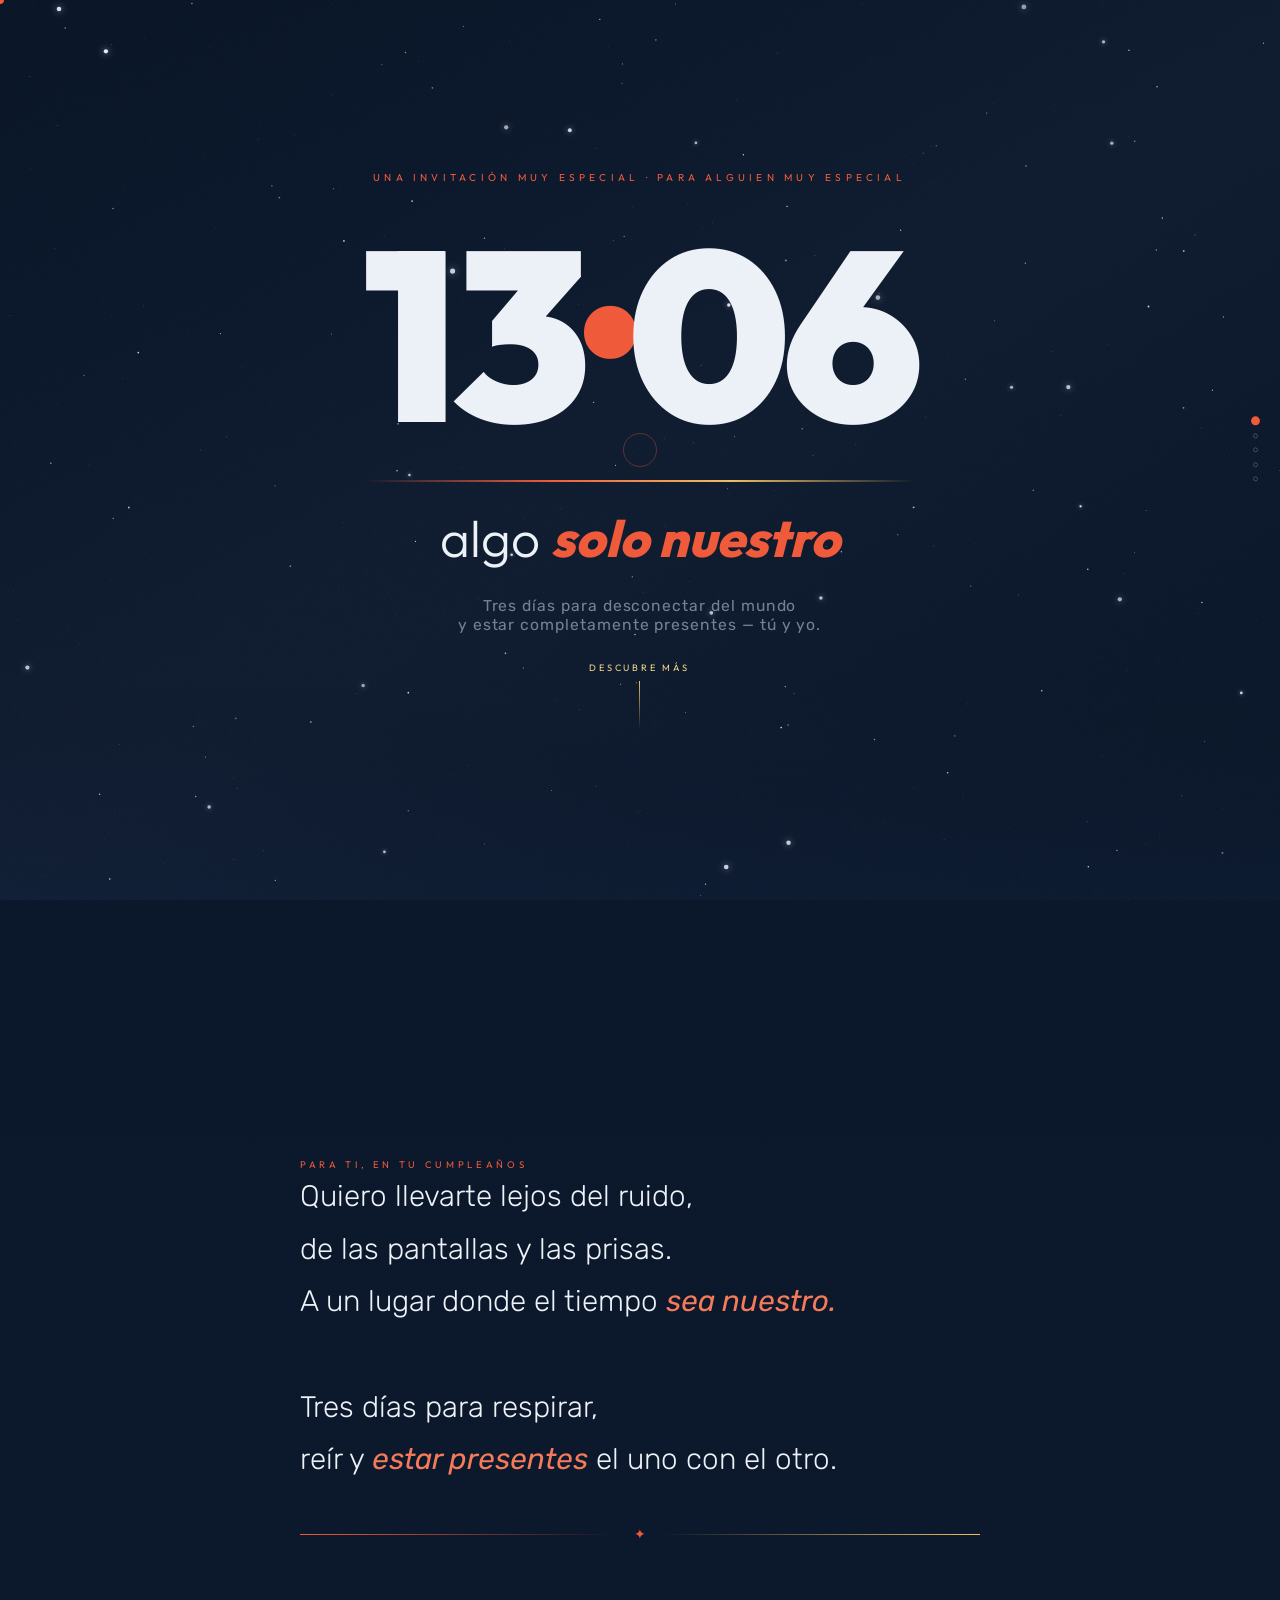
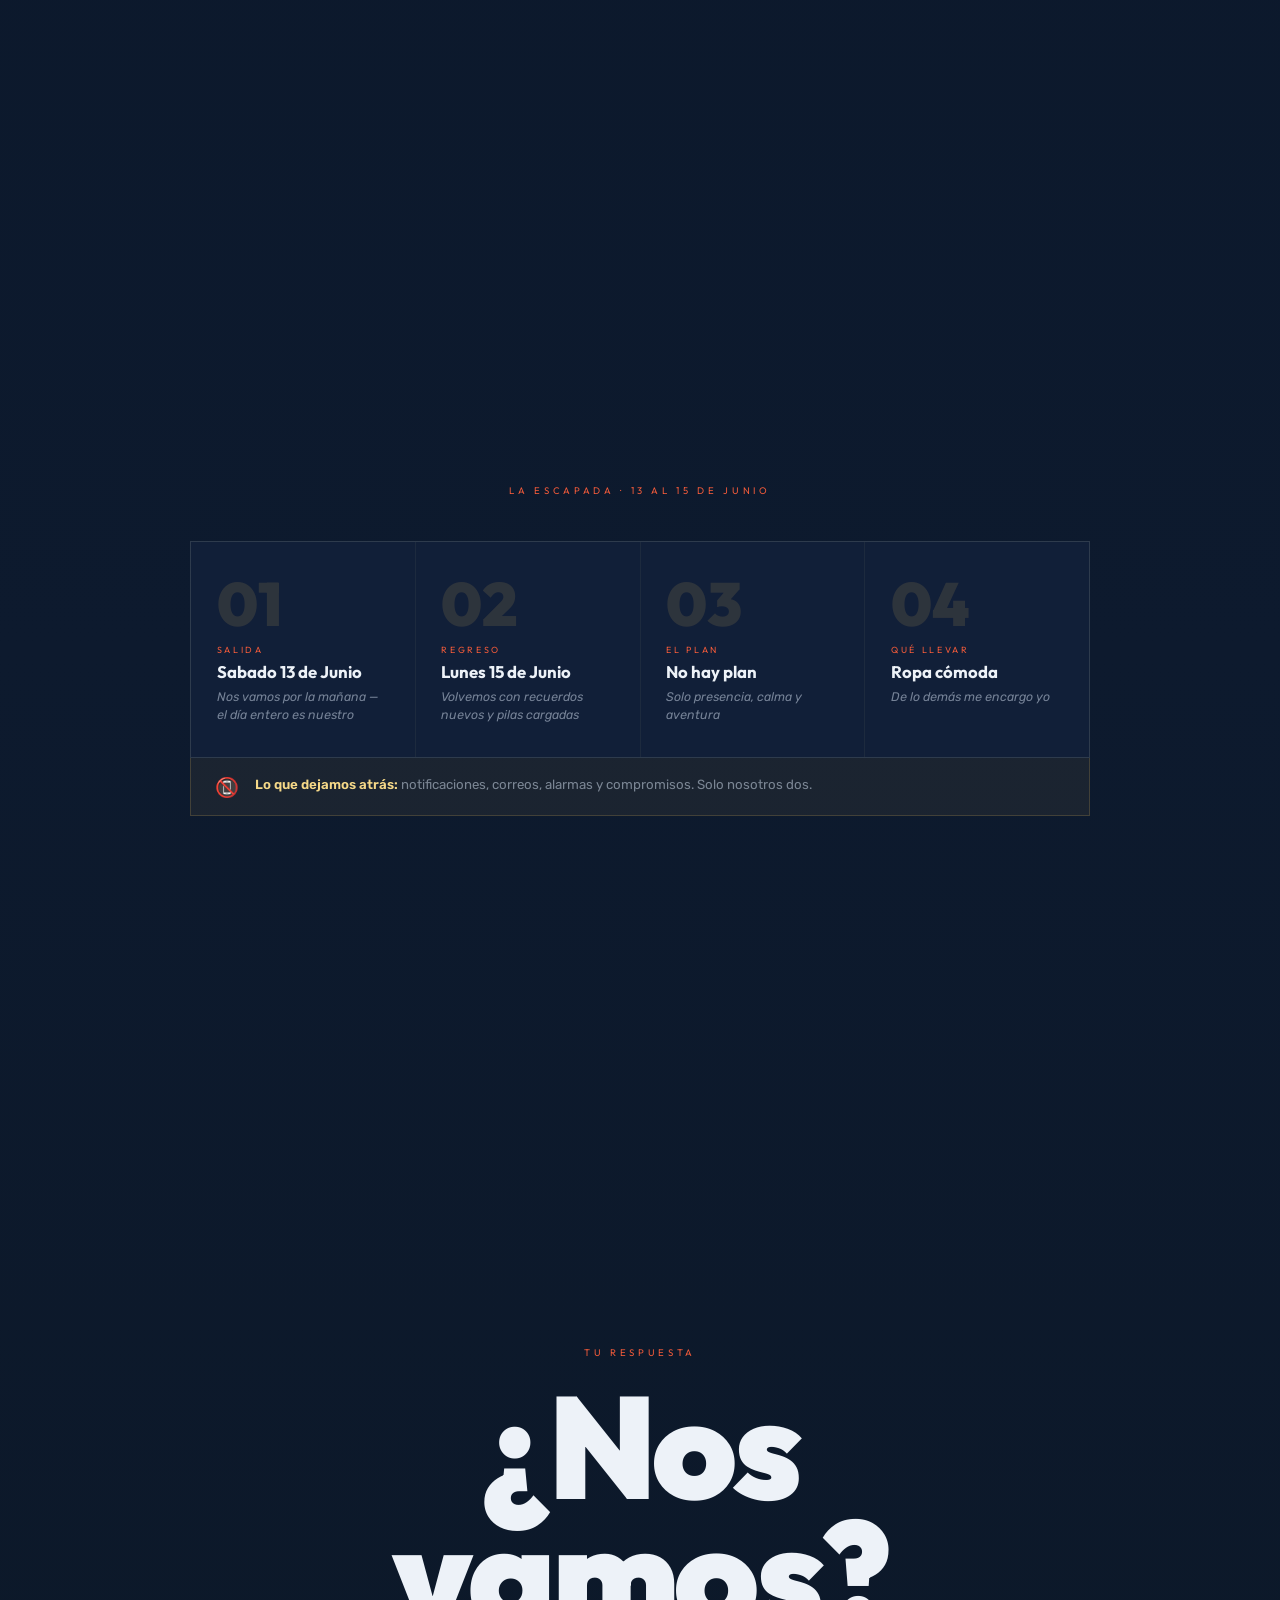
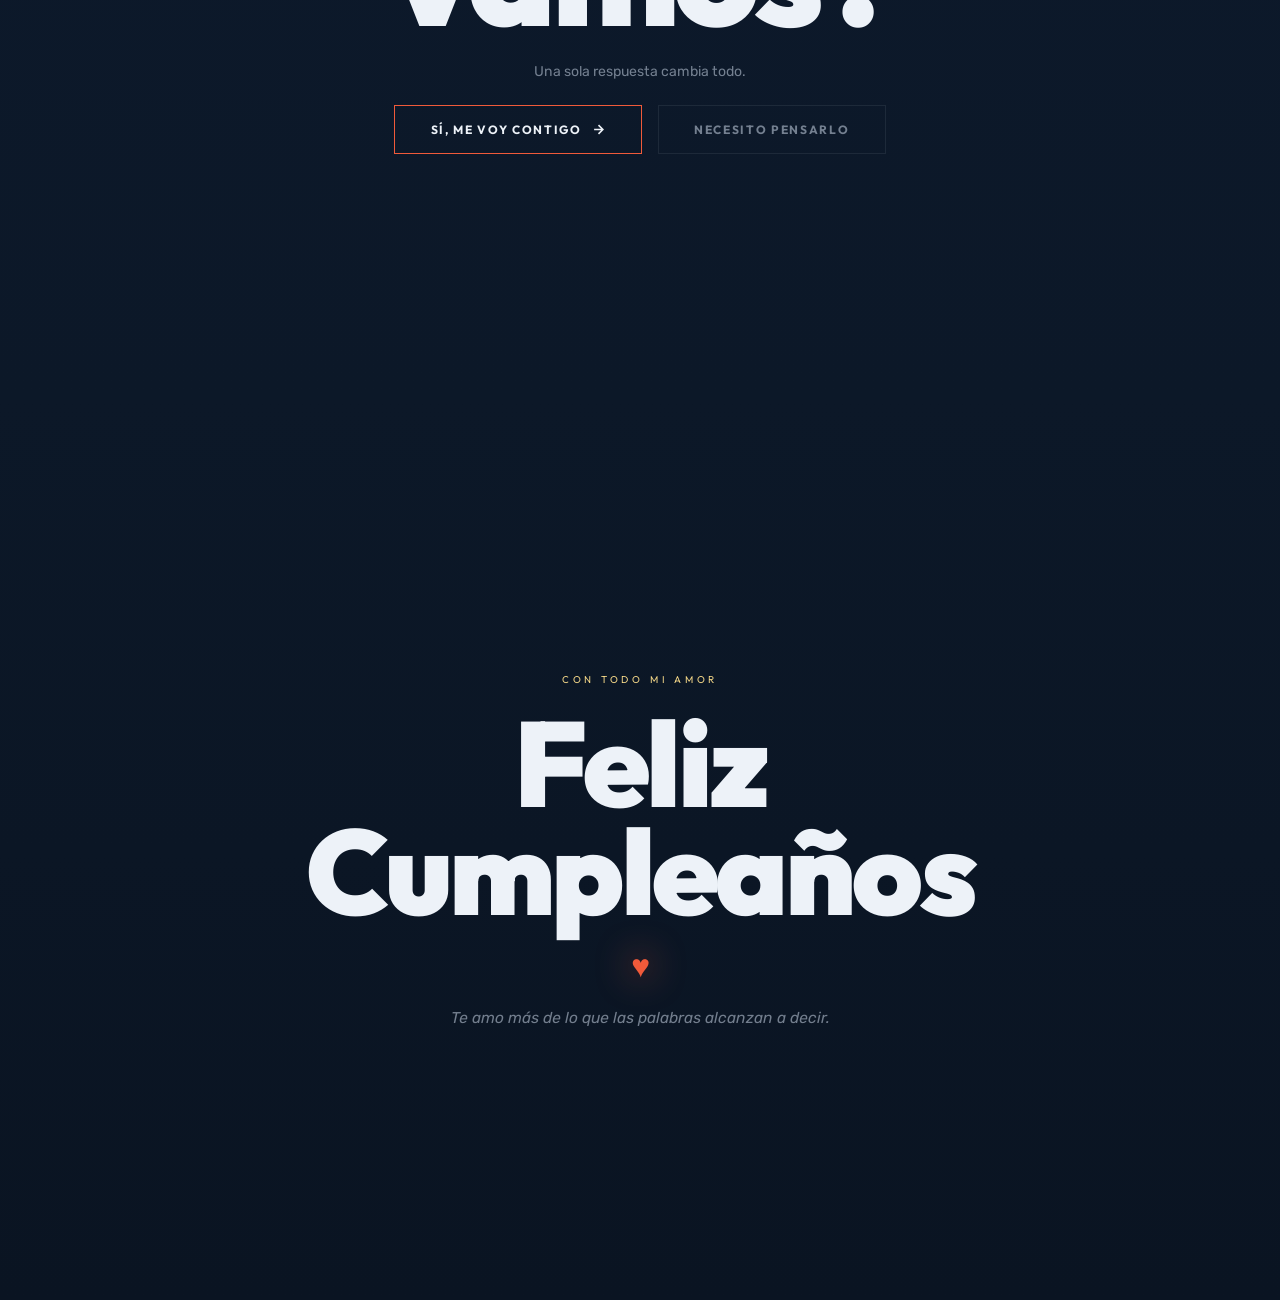
==== commit e980f835: "add back button for maybe RSVP and improve Scrabble clue Co-Authored-By: Claude Sonnet 4.6 <noreply@" ====
--- a/index.html
+++ b/index.html
@@ -53,7 +53,7 @@
         <span class="modal-icon">📖</span>
         <div>
           <span class="modal-item-name">Scrabble</span>
-          <span class="modal-item-clue">Habrá momentos de calma absoluta.</span>
+          <span class="modal-item-clue">Triple puntuación: escapada, contigo, perfecta.</span>
         </div>
       </div>
       <div class="modal-item">
@@ -161,6 +161,7 @@
     <p class="resp-tx" id="respTx"></p>
     <p class="resp-sb" id="respSb"></p>
     <button class="btn btn-sm" id="packBtn" onclick="openModal()" style="display:none"><span>Ver qué llevar →</span></button>
+    <button class="btn-reset" id="resetBtn" onclick="rsvpReset()" style="display:none">← Cambiar respuesta</button>
   </div>
 </section>
 
--- a/styles.css
+++ b/styles.css
@@ -308,6 +308,8 @@
 
 .btn-sm { font-size: .68rem; padding: .7rem 1.5rem; border-color: var(--teal); color: var(--teal-lt); }
 .btn-sm::before { background: rgba(240,192,96,.14); }
+.btn-reset { background: none; border: none; cursor: pointer; font-size: .72rem; color: var(--muted); letter-spacing: .04em; margin-top: .4rem; padding: .3rem .5rem; transition: color .2s; }
+.btn-reset:hover { color: var(--text); }
 
 /* RSVP response */
 .rsvp-resp {
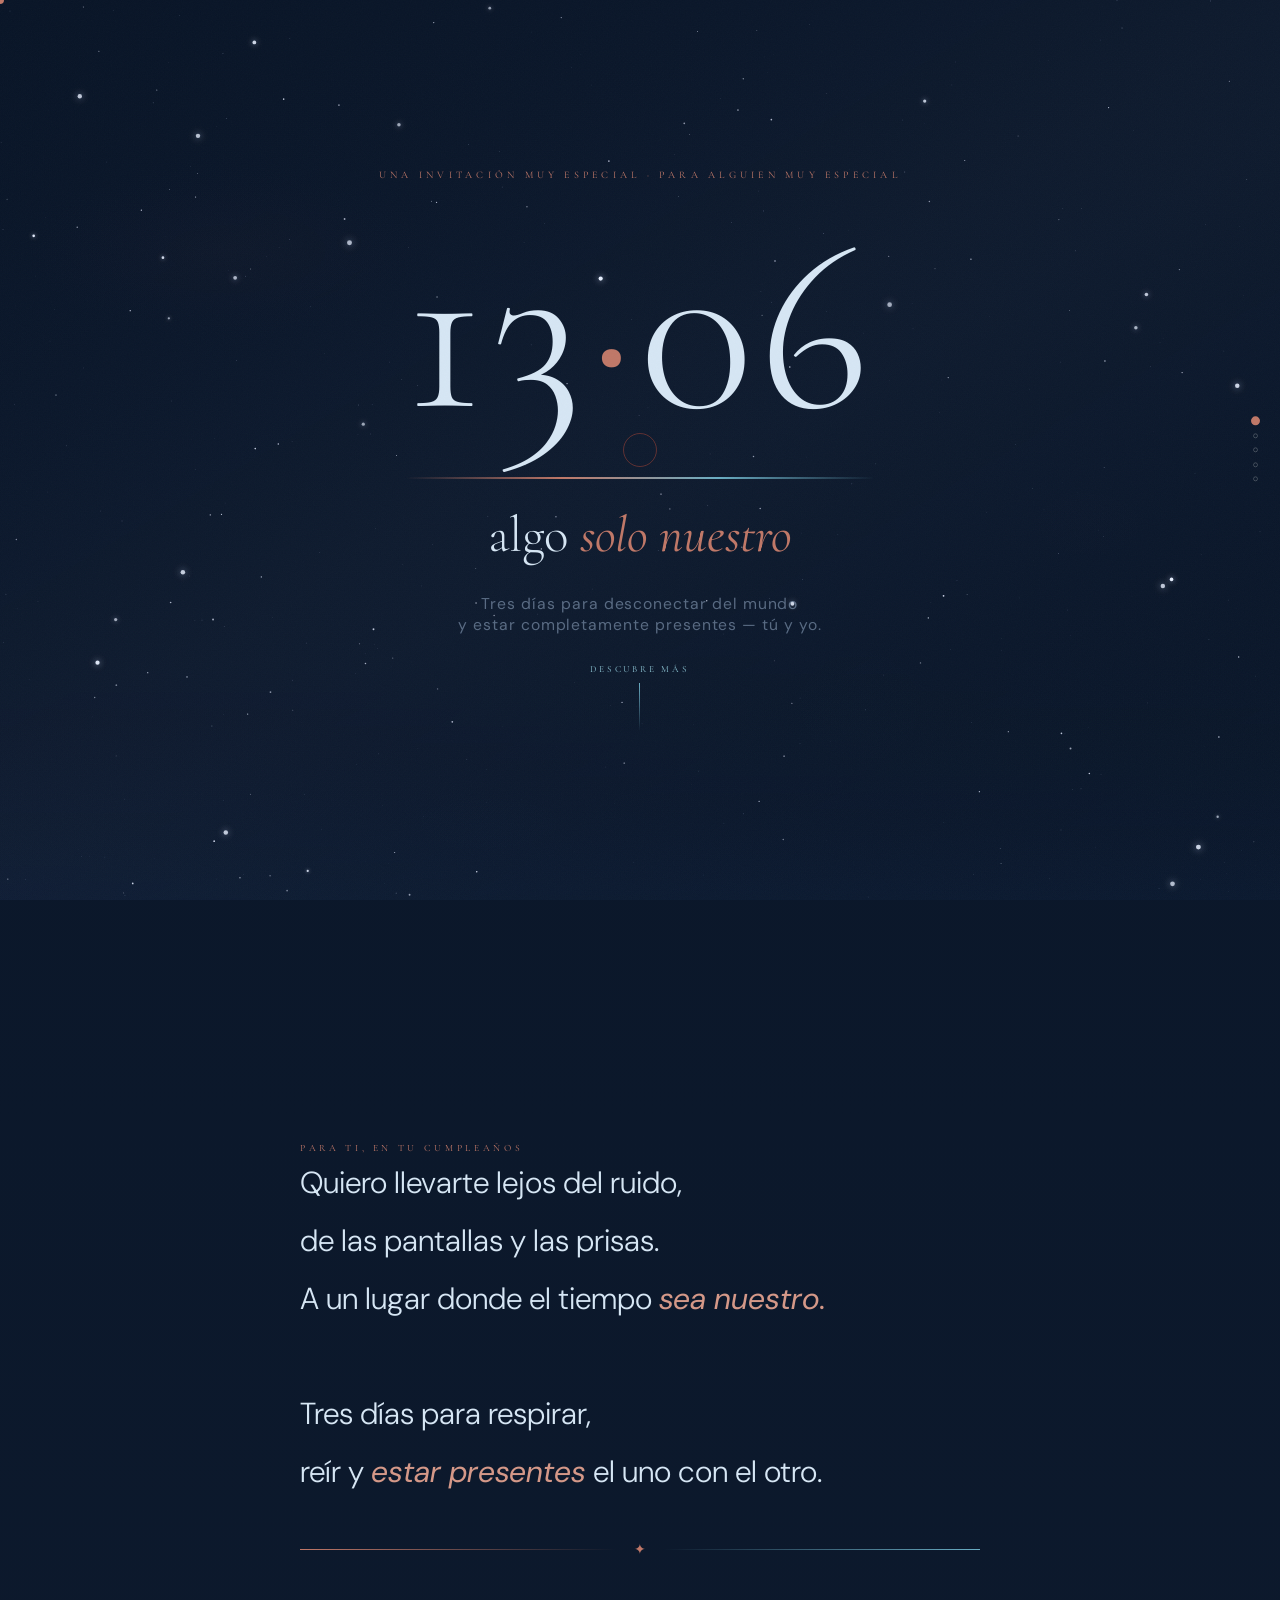
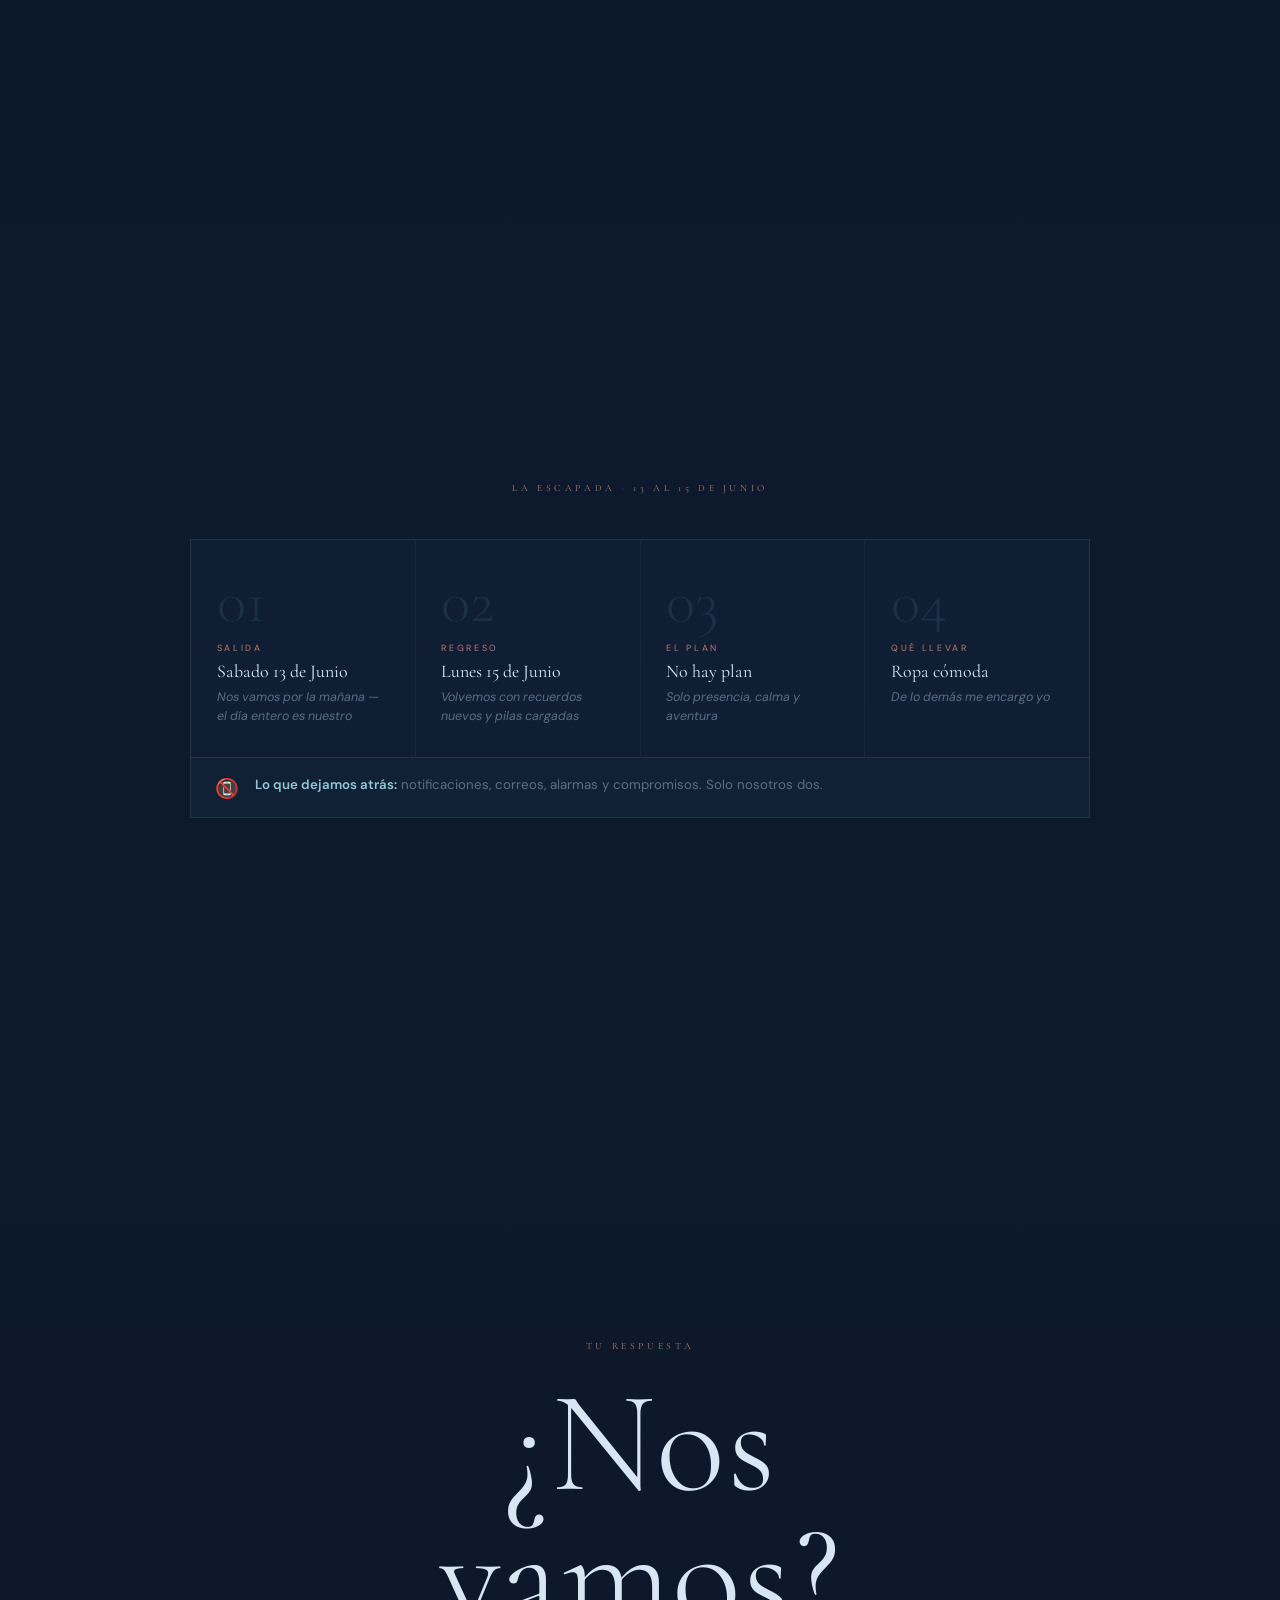
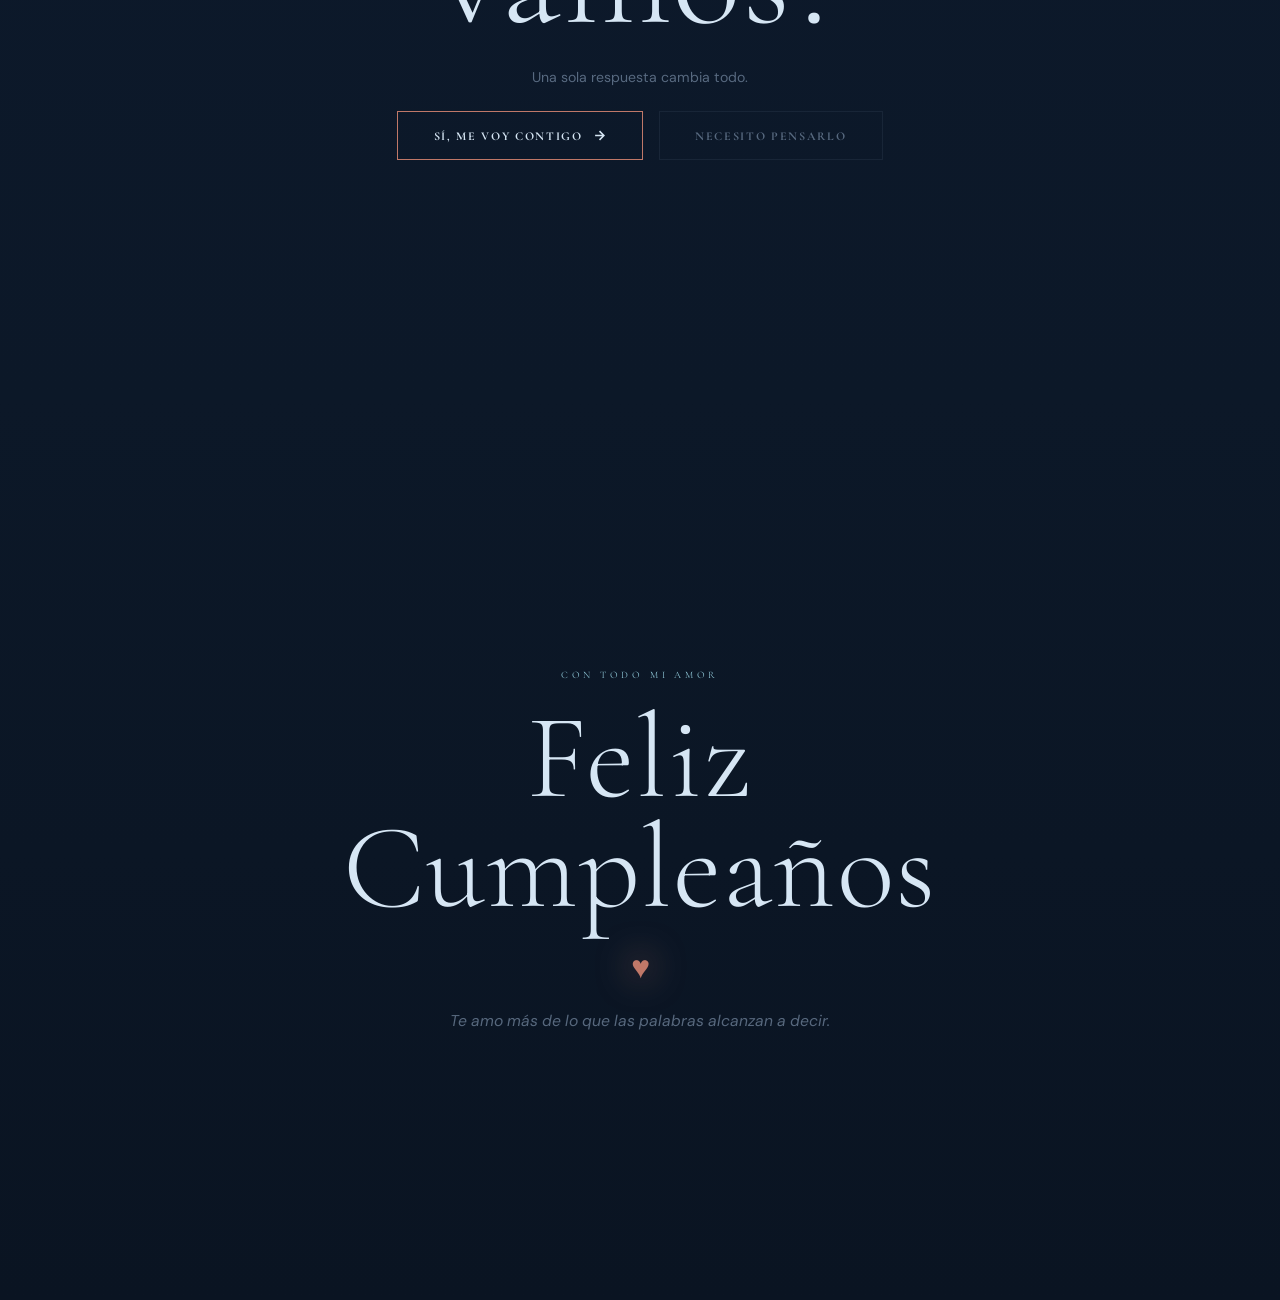
==== commit fa3fa4bd: "redesign typography and palette: calm, masculine, romantic feel Switch to Cormorant Garamond (light " ====
--- a/index.html
+++ b/index.html
@@ -5,7 +5,7 @@
 <meta name="viewport" content="width=device-width, initial-scale=1.0"/>
 <title>Solo Nosotros · 13·06</title>
 <link rel="preconnect" href="https://fonts.googleapis.com"/>
-<link href="https://fonts.googleapis.com/css2?family=Outfit:wght@300;400;600;700;800;900&family=Rubik:ital,wght@0,300;0,400;1,300;1,400&display=swap" rel="stylesheet"/>
+<link href="https://fonts.googleapis.com/css2?family=Cormorant+Garamond:ital,wght@0,300;0,400;0,600;1,300;1,400&family=DM+Sans:ital,wght@0,300;0,400;0,500;1,300;1,400&display=swap" rel="stylesheet"/>
 <link rel="stylesheet" href="styles.css"/>
 </head>
 <body>
--- a/styles.css
+++ b/styles.css
@@ -2,18 +2,18 @@
    TOKENS
 ══════════════════════════════════════ */
 :root {
-  --bg:       #0d1a2e;
-  --surface:  #111f38;
-  --surface2: #162440;
-  --text:     #edf2f8;
-  --muted:    rgba(220,232,248,.50);
-  --amber:    #f05a3a;
-  --amber-lt: #f57a5a;
-  --teal:     #f0c060;
-  --teal-lt:  #f5d888;
-  --border:   rgba(220,232,248,.08);
-  --fh: 'Outfit', sans-serif;
-  --fb: 'Rubik', sans-serif;
+  --bg:       #0c1a2c;
+  --surface:  #101e34;
+  --surface2: #14233e;
+  --text:     #d6e6f4;
+  --muted:    rgba(185,210,238,.44);
+  --amber:    #c07868;
+  --amber-lt: #d49888;
+  --teal:     #6aaec4;
+  --teal-lt:  #90c8d8;
+  --border:   rgba(185,210,238,.07);
+  --fh: 'Cormorant Garamond', serif;
+  --fb: 'DM Sans', sans-serif;
   --ease: cubic-bezier(.16,1,.3,1);
 }
 
@@ -98,7 +98,7 @@
 
 .hero-date {
   font-family: var(--fh); font-size: clamp(4.5rem,22vw,15rem);
-  font-weight: 900; line-height: 1; letter-spacing: -.03em;
+  font-weight: 300; line-height: 1; letter-spacing: .02em;
   color: var(--text); white-space: nowrap;
   opacity: 0; animation: fup 1.1s var(--ease) forwards .45s;
   position: relative; display: inline-block;
@@ -116,7 +116,7 @@
   font-weight: 300; line-height: 1.1; color: var(--text);
   opacity: 0; animation: fup 1s var(--ease) forwards .7s;
 }
-.hero-claim em { font-style: italic; font-weight: 800; color: var(--amber); }
+.hero-claim em { font-style: italic; font-weight: 400; color: var(--amber); }
 
 .hero-sub {
   font-size: clamp(.82rem,2vw,.98rem); color: var(--muted); letter-spacing: .06em;
@@ -159,8 +159,8 @@
 .msg-wrap { max-width: 680px; width: 100%; }
 
 .msg-body {
-  font-size: clamp(1.12rem,3.2vw,1.85rem);
-  font-weight: 300; line-height: 1.78; color: var(--text);
+  font-size: clamp(1.18rem,3.2vw,1.9rem);
+  font-weight: 300; line-height: 1.9; color: var(--text);
 }
 .msg-body em { font-style: italic; font-weight: 400; color: var(--amber-lt); }
 
@@ -217,20 +217,20 @@
 .card:hover { background: var(--surface2); box-shadow: 0 12px 40px rgba(0,0,0,.5); }
 
 .card-num {
-  font-family: var(--fh); font-size: clamp(2rem,6vw,3.8rem); font-weight: 900;
-  line-height: 1; color: rgba(240,192,96,.13);
+  font-family: var(--fh); font-size: clamp(2rem,6vw,3.8rem); font-weight: 300;
+  line-height: 1; color: rgba(106,174,196,.12);
   user-select: none; margin-bottom: .6rem;
   transition: color .3s;
 }
-.card:hover .card-num { color: rgba(240,90,58,.16); }
+.card:hover .card-num { color: rgba(192,120,104,.14); }
 
 .card-label {
-  font-family: var(--fh); font-size: .56rem; letter-spacing: .3em;
+  font-family: var(--fb); font-size: .56rem; letter-spacing: .3em;
   text-transform: uppercase; color: var(--amber);
   display: block; margin-bottom: .35rem;
 }
 .card-val {
-  font-family: var(--fh); font-size: 1.05rem; font-weight: 700;
+  font-family: var(--fh); font-size: 1.12rem; font-weight: 400;
   color: var(--text); line-height: 1.3;
 }
 .card-note {
@@ -240,8 +240,8 @@
 
 .info-strip {
   display: flex; align-items: flex-start; gap: 1rem;
-  background: rgba(240,192,96,.06);
-  border: 1px solid rgba(240,192,96,.18);
+  background: rgba(106,174,196,.05);
+  border: 1px solid rgba(106,174,196,.14);
   border-top: none;
   padding: 1rem 1.5rem; max-width: 900px; width: 100%;
   transform: translateY(18px); opacity: 0;
@@ -259,7 +259,7 @@
 
 .rsvp-q {
   font-family: var(--fh); font-size: clamp(2.8rem,14vw,9rem);
-  font-weight: 900; line-height: .88; letter-spacing: -.03em; color: var(--text);
+  font-weight: 300; line-height: .92; letter-spacing: .01em; color: var(--text);
   transform: translateY(28px); opacity: 0;
   transition: transform 1s var(--ease), opacity 1s ease;
 }
@@ -331,7 +331,7 @@
 }
 .cl-main {
   font-family: var(--fh); font-size: clamp(3rem,12vw,7.5rem);
-  font-weight: 900; line-height: .9; letter-spacing: -.03em; color: var(--text);
+  font-weight: 300; line-height: .92; letter-spacing: .01em; color: var(--text);
 }
 .cl-heart { font-size: 2rem; color: var(--amber); filter: drop-shadow(0 0 18px var(--amber)); }
 .cl-sign { font-size: .98rem; font-style: italic; color: var(--muted); }
@@ -356,7 +356,7 @@
 
 .modal {
   position: relative; background: var(--surface);
-  border: 1px solid rgba(240,90,58,.2);
+  border: 1px solid rgba(106,174,196,.18);
   padding: 2.8rem 2.2rem 2rem; max-width: 440px; width: 90%;
   display: flex; flex-direction: column; align-items: center;
   gap: 1.1rem; text-align: center;
@@ -373,13 +373,13 @@
 .modal-close:hover { color: var(--text); }
 
 .modal-ey { font-family: var(--fh); font-size: .58rem; letter-spacing: .3em; text-transform: uppercase; color: var(--amber); }
-.modal-title { font-family: var(--fh); font-size: clamp(1.5rem,5vw,2rem); font-weight: 800; color: var(--text); line-height: 1.1; }
+.modal-title { font-family: var(--fh); font-size: clamp(1.6rem,5vw,2.2rem); font-weight: 300; color: var(--text); line-height: 1.1; }
 .modal-hint { font-size: .86rem; color: var(--muted); font-style: italic; max-width: 26ch; line-height: 1.5; }
 
 .modal-photo {
   width: 120px; height: 120px; overflow: hidden;
-  border: 2px solid rgba(240,90,58,.35);
-  box-shadow: 0 0 30px rgba(240,90,58,.14);
+  border: 2px solid rgba(192,120,104,.3);
+  box-shadow: 0 0 30px rgba(192,120,104,.12);
   opacity: 0; transform: scale(.85);
   transition: opacity .6s ease .15s, transform .6s var(--ease) .15s;
 }
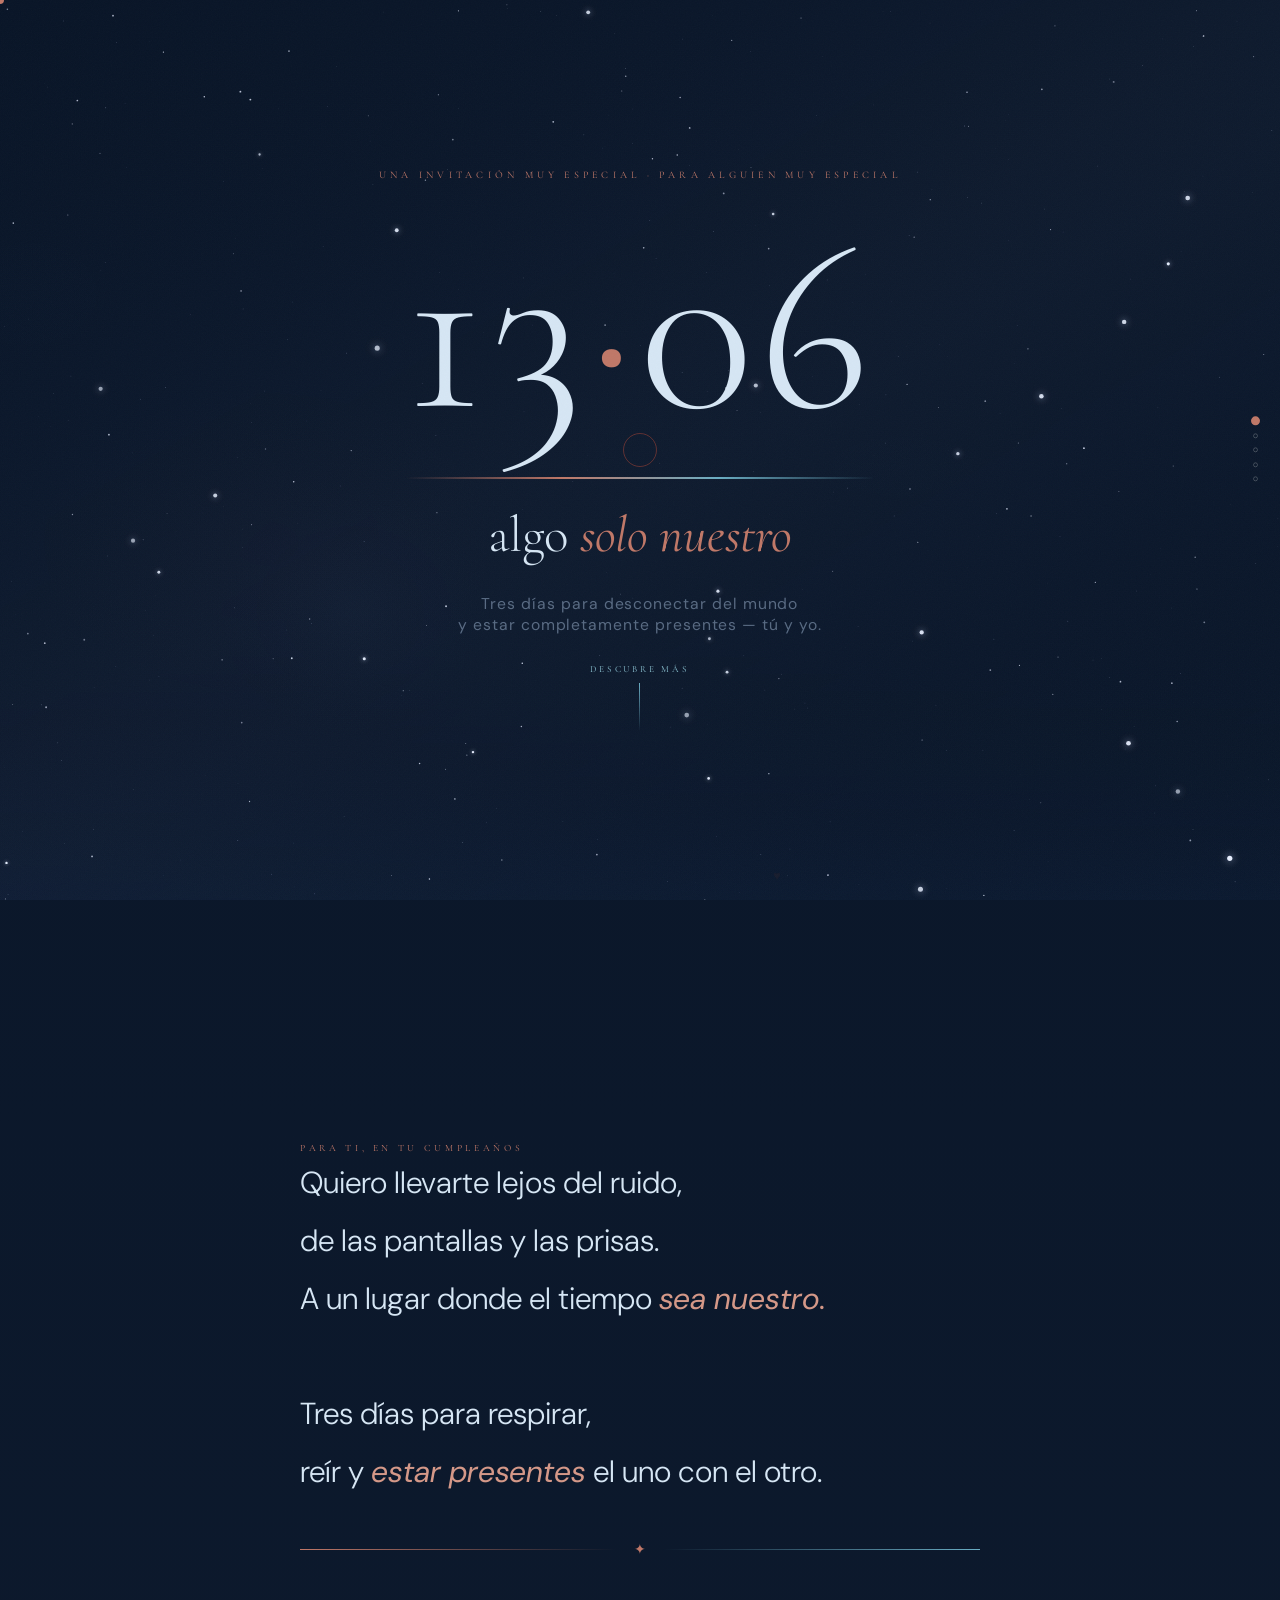
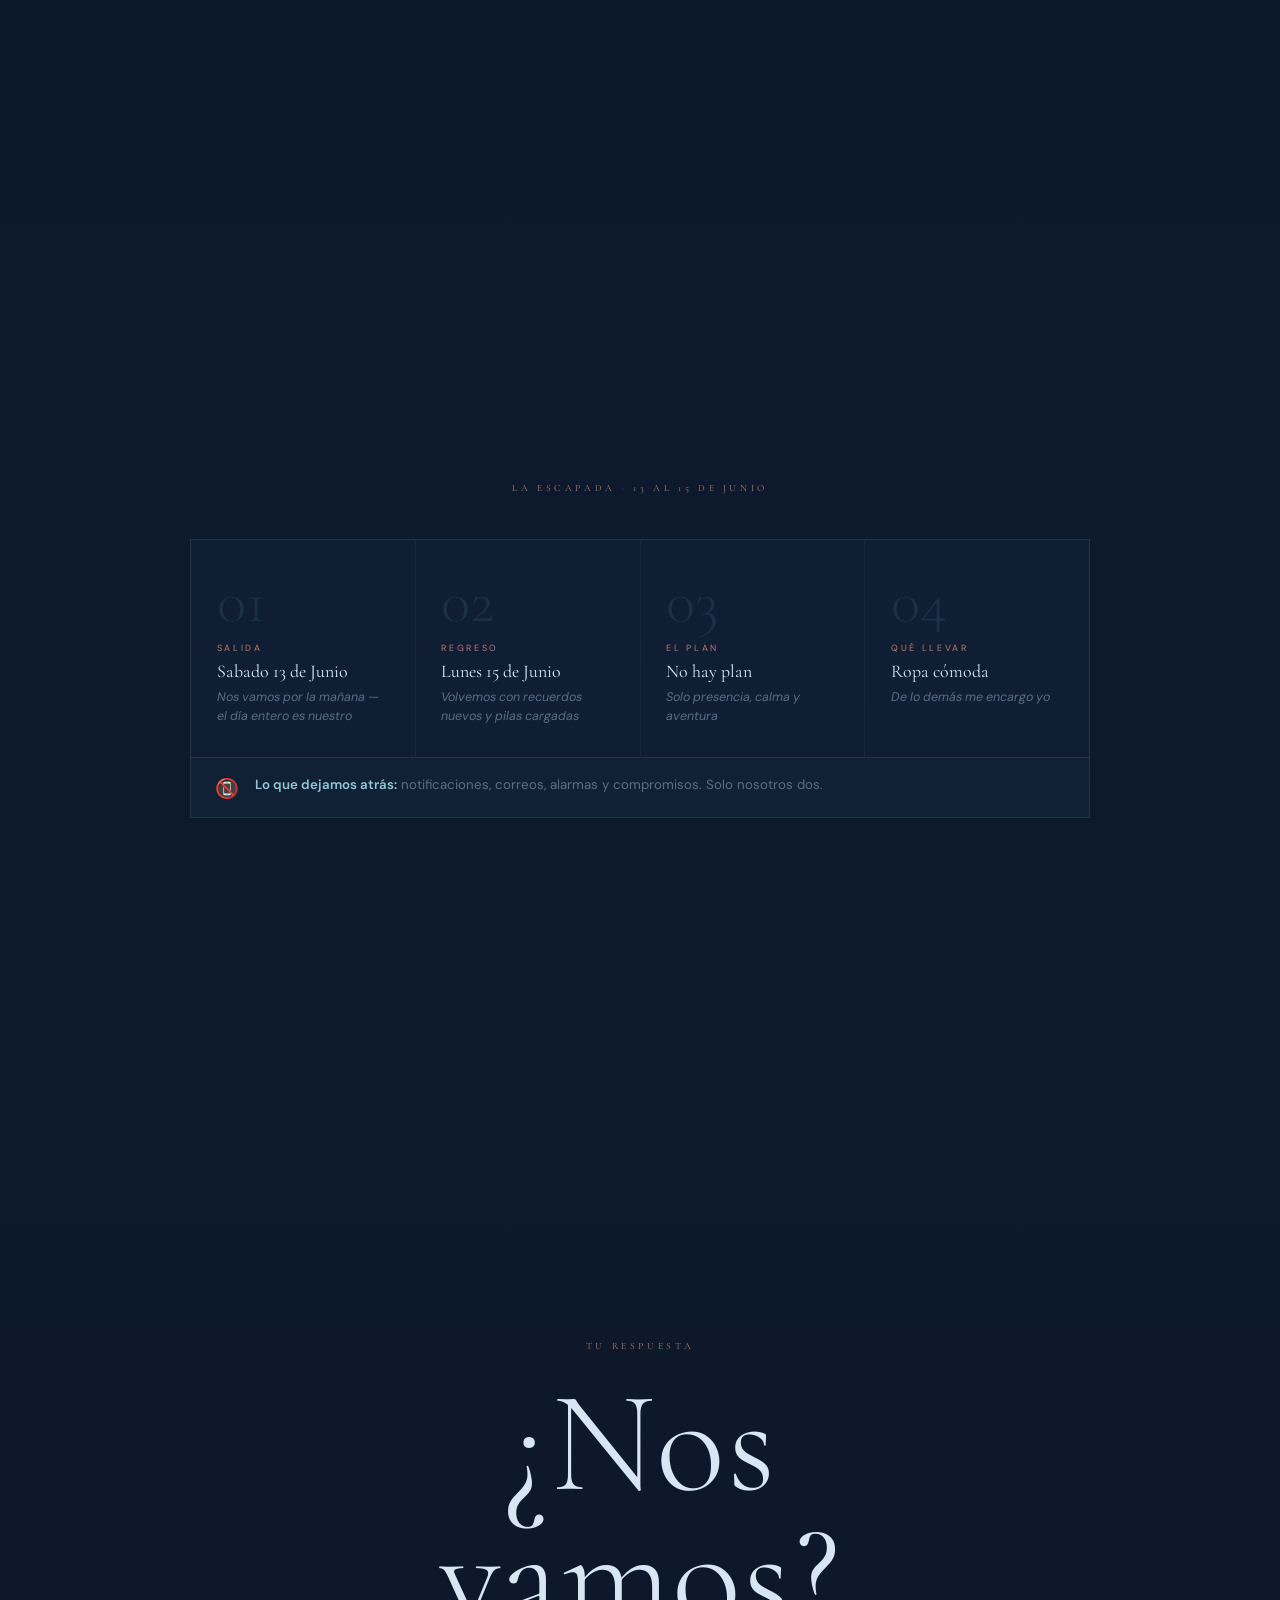
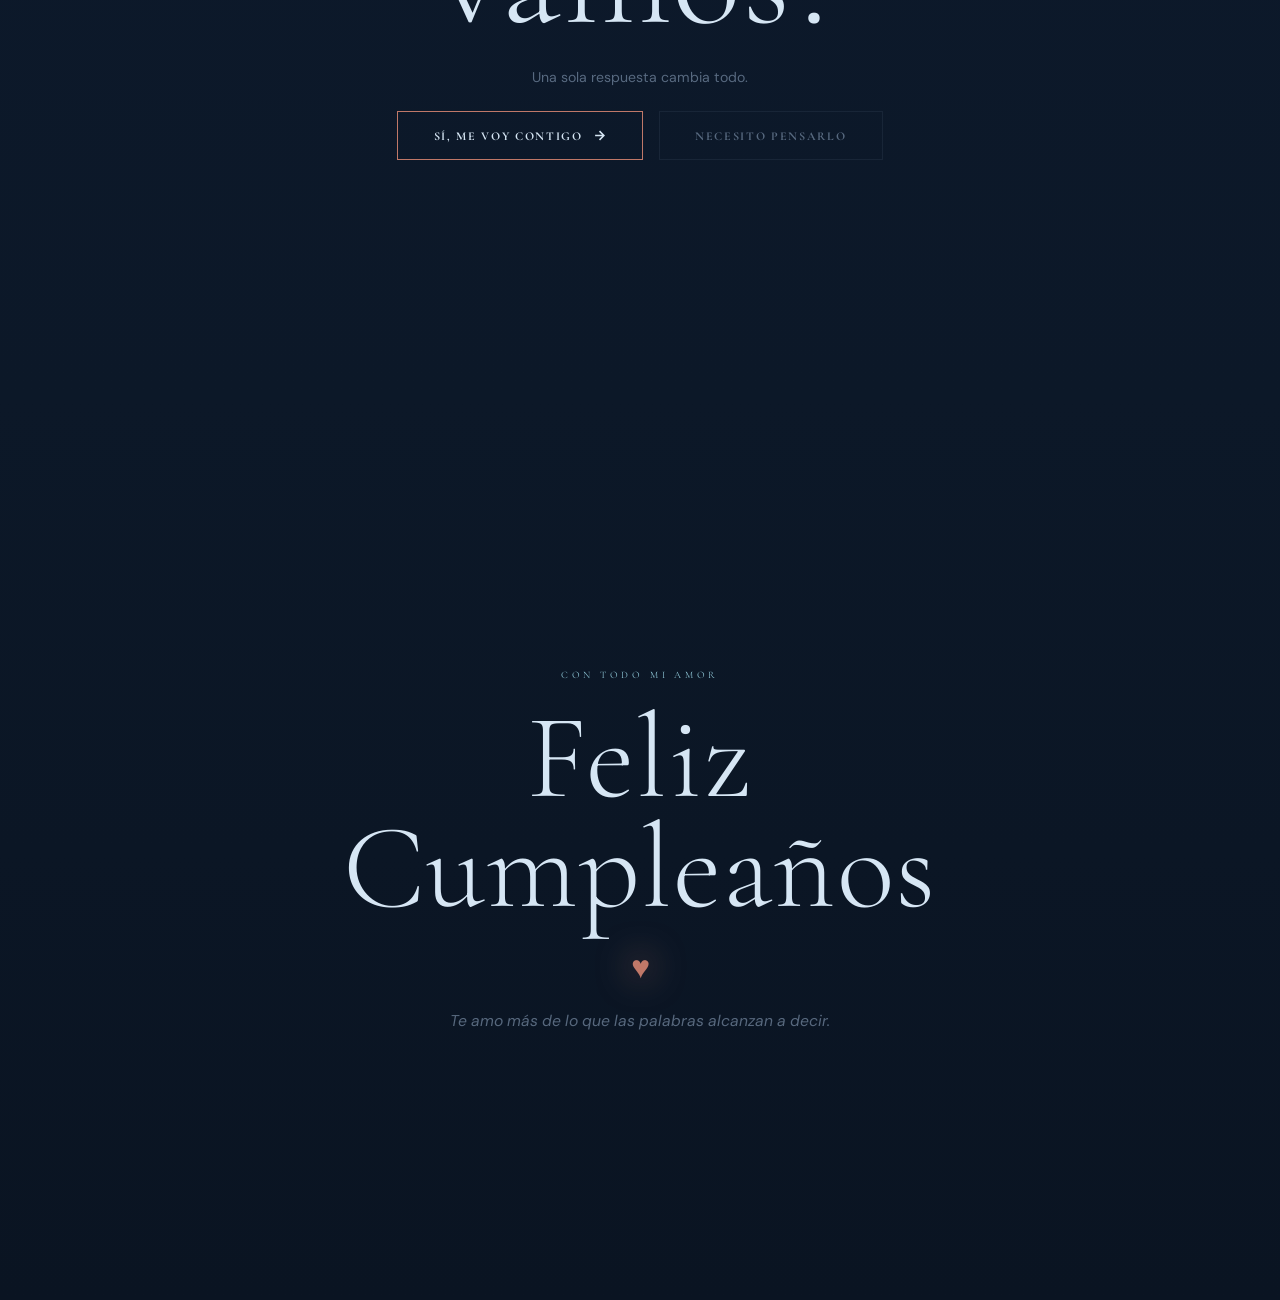
==== commit 30828f43: "add cooking/grocery clue to packing list Co-Authored-By: Claude Sonnet 4.6 <noreply@anthropic.com>" ====
--- a/index.html
+++ b/index.html
@@ -54,6 +54,13 @@
         <div>
           <span class="modal-item-name">Scrabble</span>
           <span class="modal-item-clue">Triple puntuación: escapada, contigo, perfecta.</span>
+        </div>
+      </div>
+      <div class="modal-item">
+        <span class="modal-icon">🍳</span>
+        <div>
+          <span class="modal-item-name">Delantal</span>
+          <span class="modal-item-clue">El menú lo decidimos juntos — pasillo a pasillo.</span>
         </div>
       </div>
       <div class="modal-item">
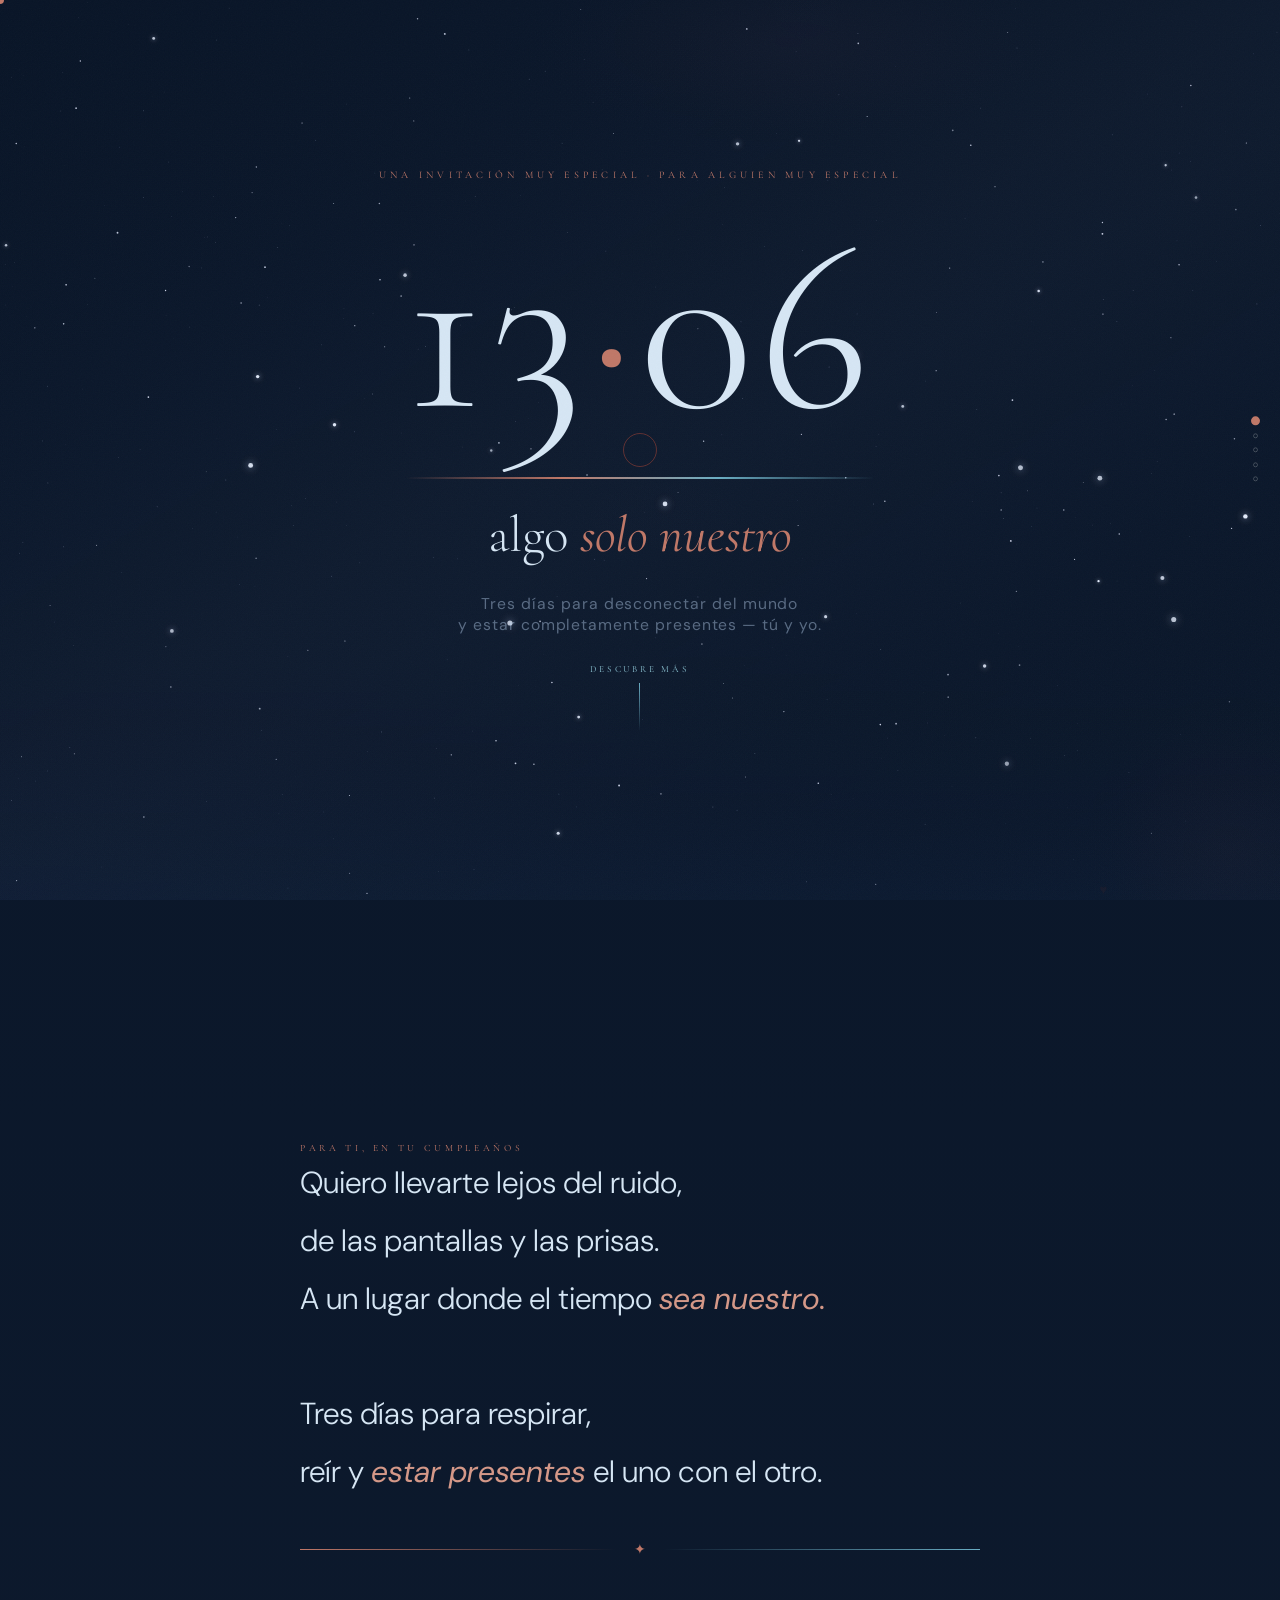
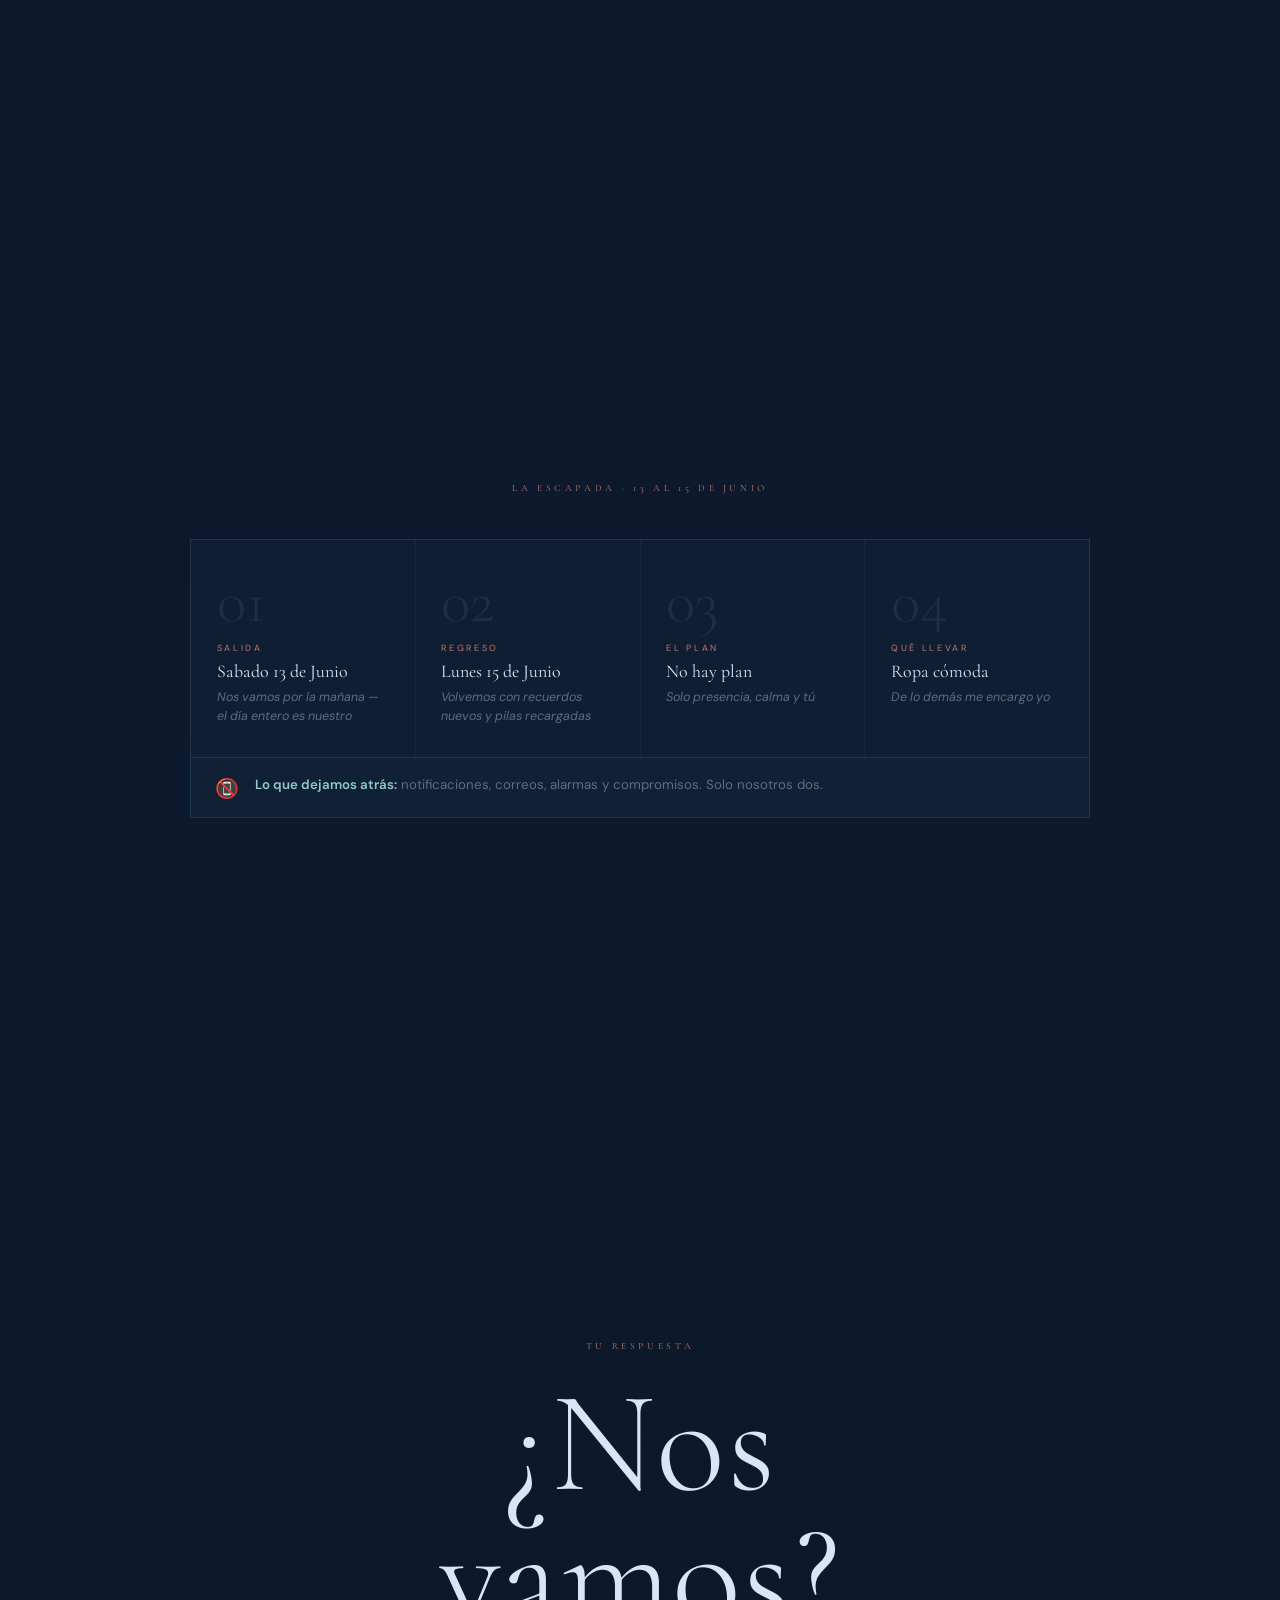
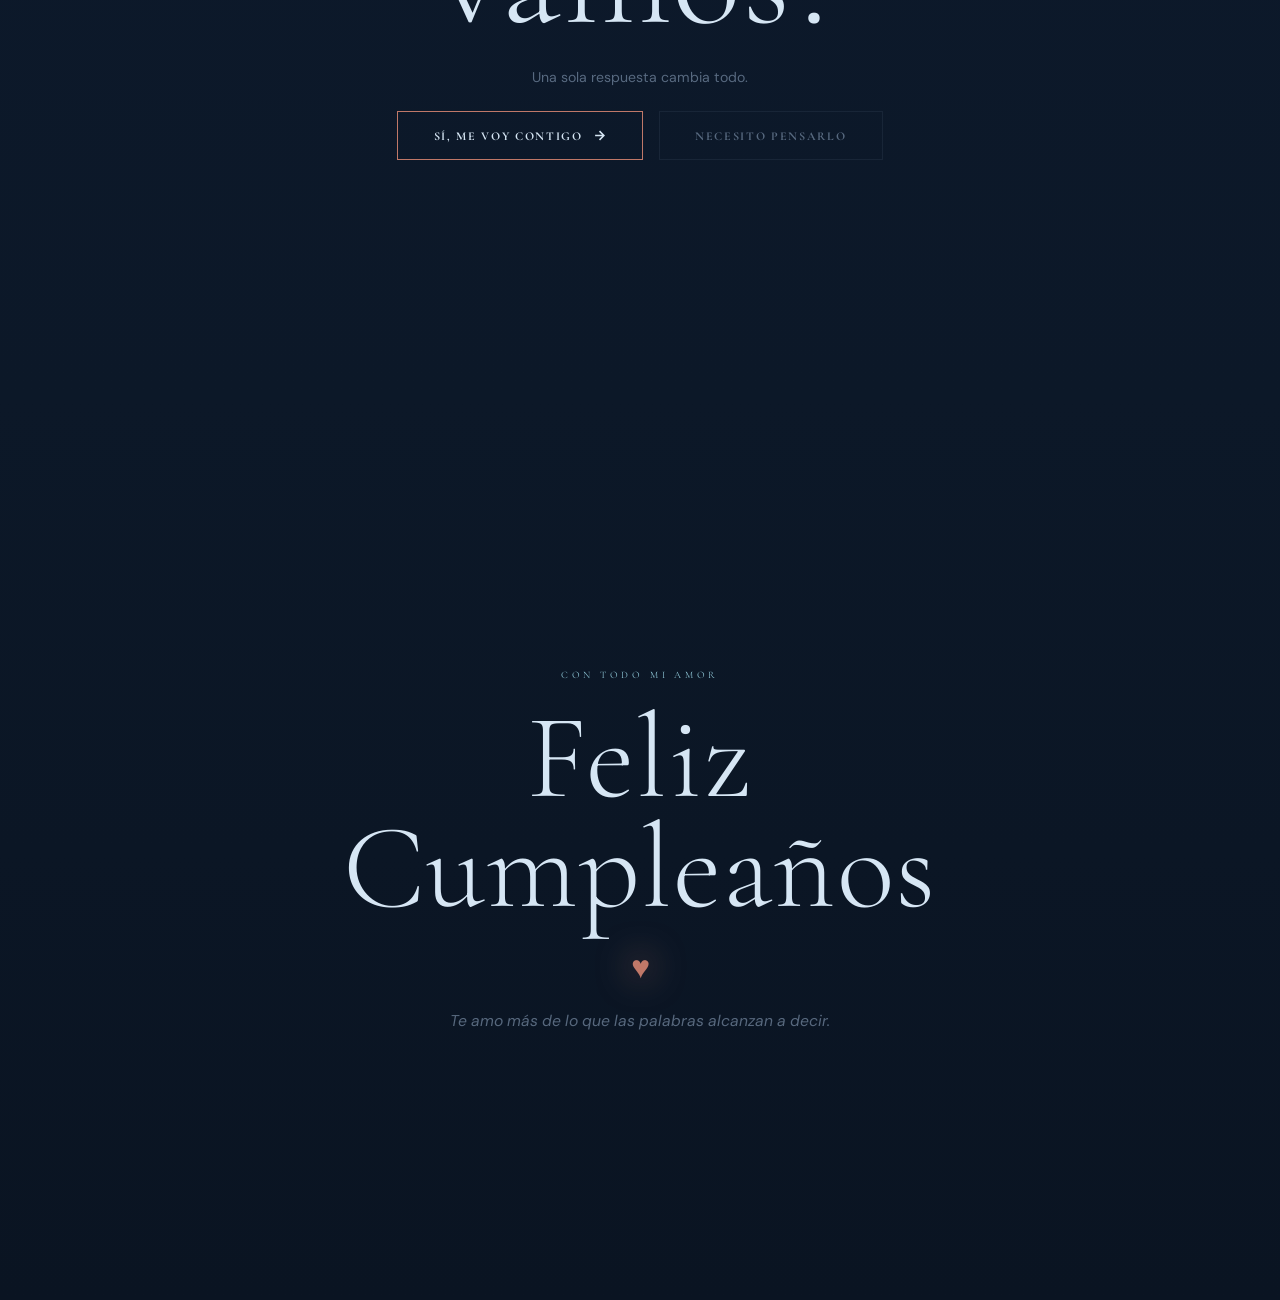
==== commit e6182256: "fix copy: pilas recargadas, remove aventura Co-Authored-By: Claude Sonnet 4.6 <noreply@anthropic.com" ====
--- a/index.html
+++ b/index.html
@@ -126,13 +126,13 @@
       <div class="card-num">02</div>
       <span class="card-label">Regreso</span>
       <div class="card-val">Lunes 15 de Junio</div>
-      <p class="card-note">Volvemos con recuerdos nuevos y pilas cargadas</p>
+      <p class="card-note">Volvemos con recuerdos nuevos y pilas recargadas</p>
     </div>
     <div class="card tilt-card">
       <div class="card-num">03</div>
       <span class="card-label">El plan</span>
       <div class="card-val">No hay plan</div>
-      <p class="card-note">Solo presencia, calma y aventura</p>
+      <p class="card-note">Solo presencia, calma y tú</p>
     </div>
     <div class="card tilt-card">
       <div class="card-num">04</div>
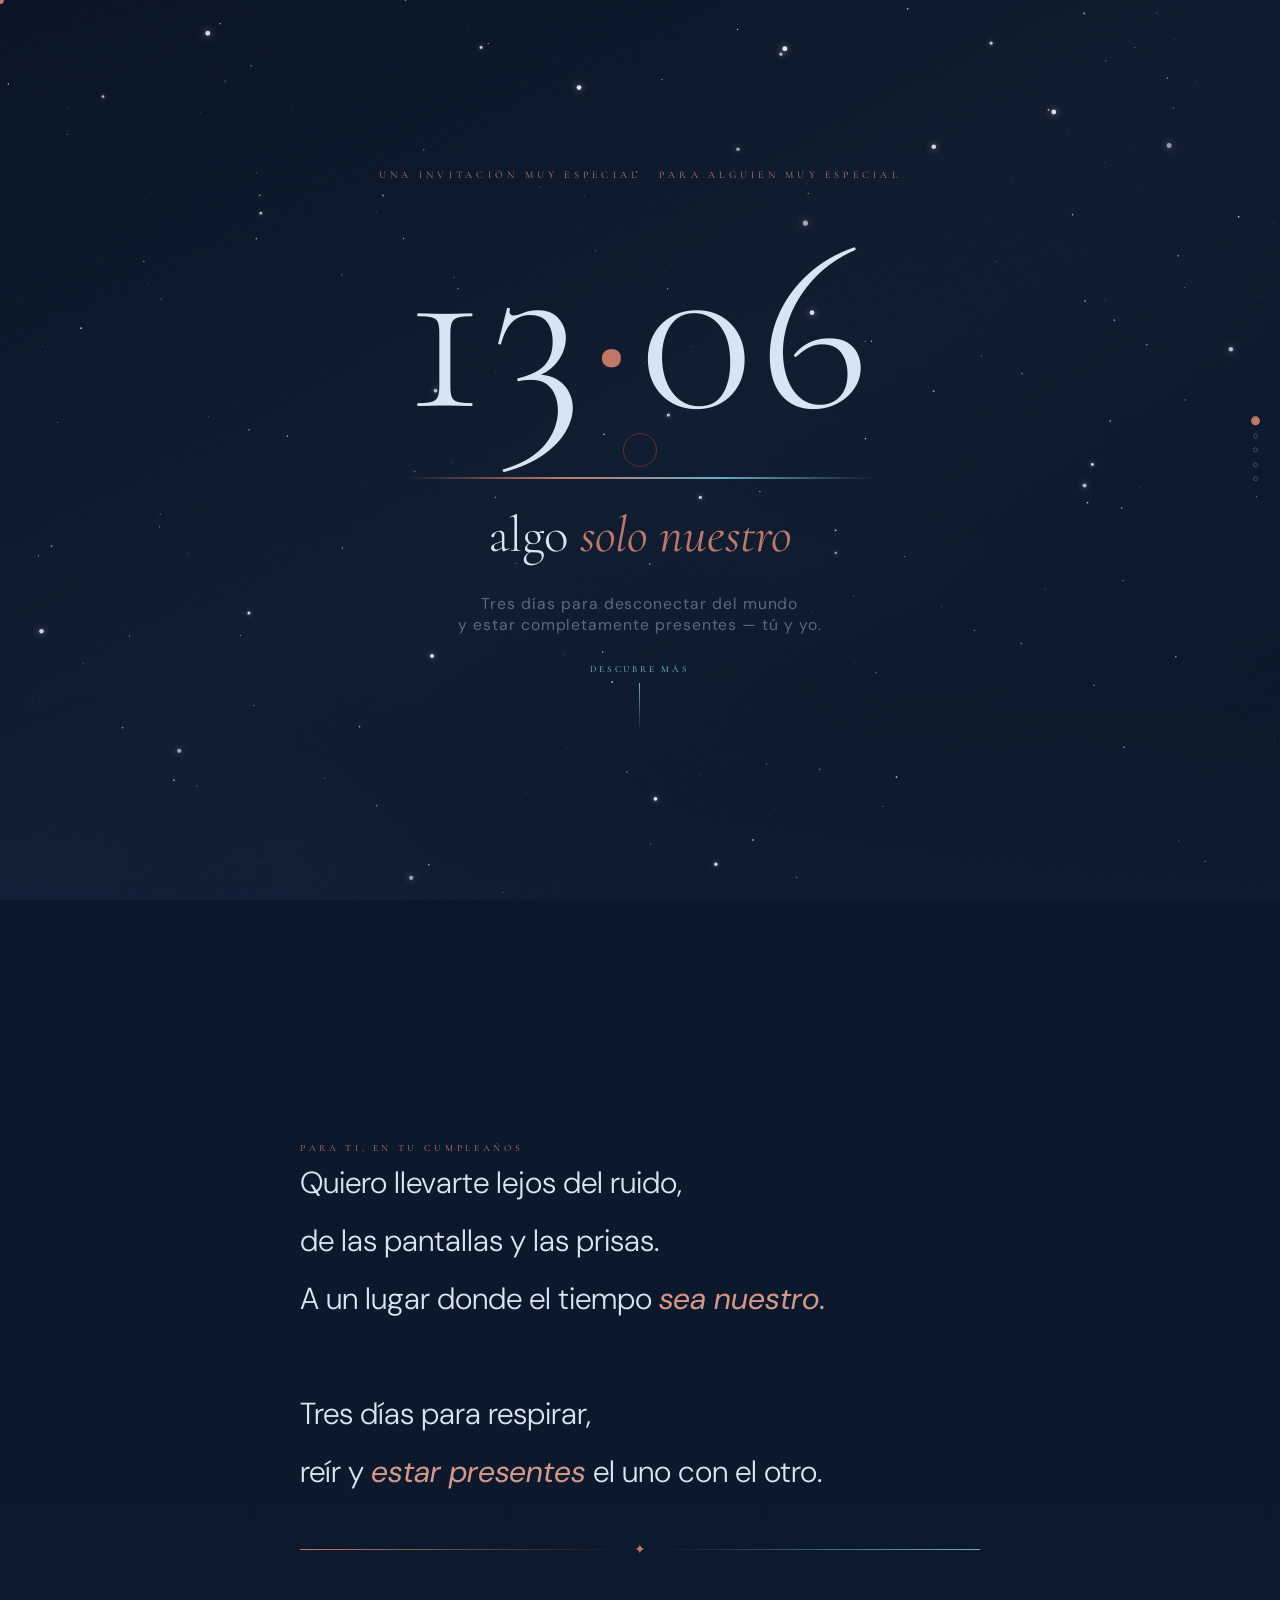
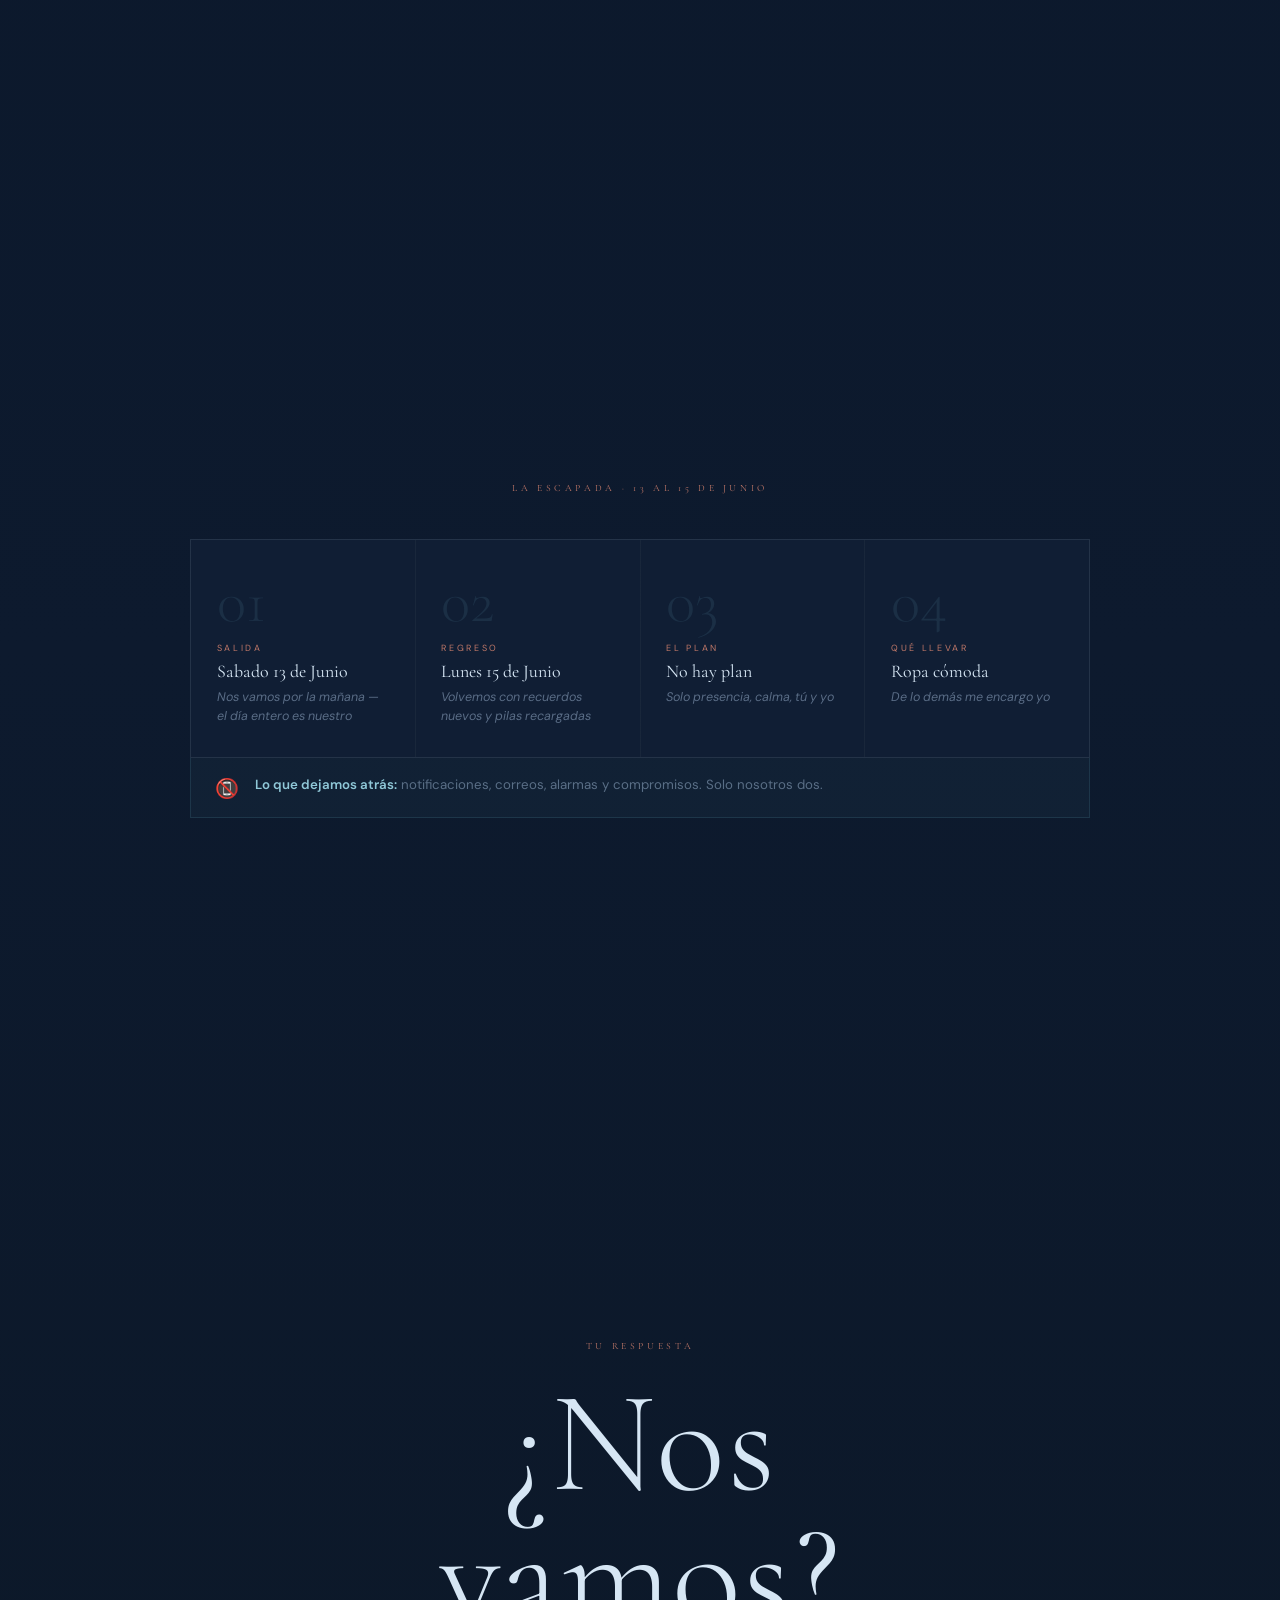
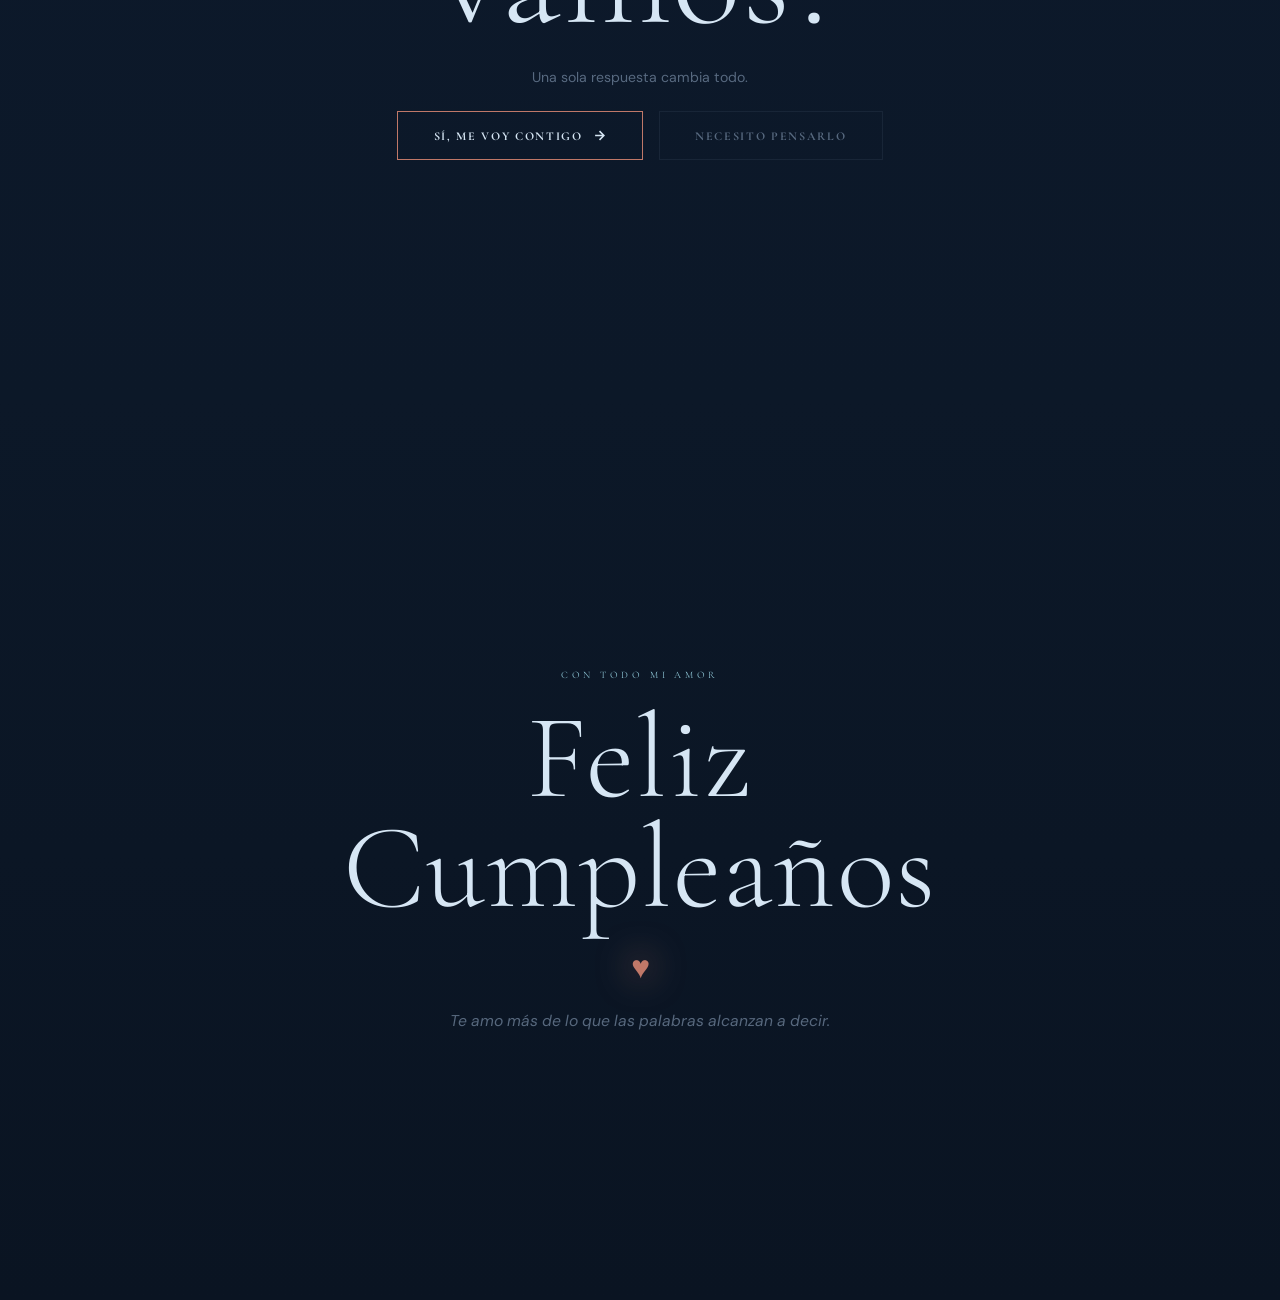
==== commit c19d974d: "fix copy: solo presencia, calma, tú y yo Co-Authored-By: Claude Sonnet 4.6 <noreply@anthropic.com>" ====
--- a/index.html
+++ b/index.html
@@ -132,7 +132,7 @@
       <div class="card-num">03</div>
       <span class="card-label">El plan</span>
       <div class="card-val">No hay plan</div>
-      <p class="card-note">Solo presencia, calma y tú</p>
+      <p class="card-note">Solo presencia, calma, tú y yo</p>
     </div>
     <div class="card tilt-card">
       <div class="card-num">04</div>
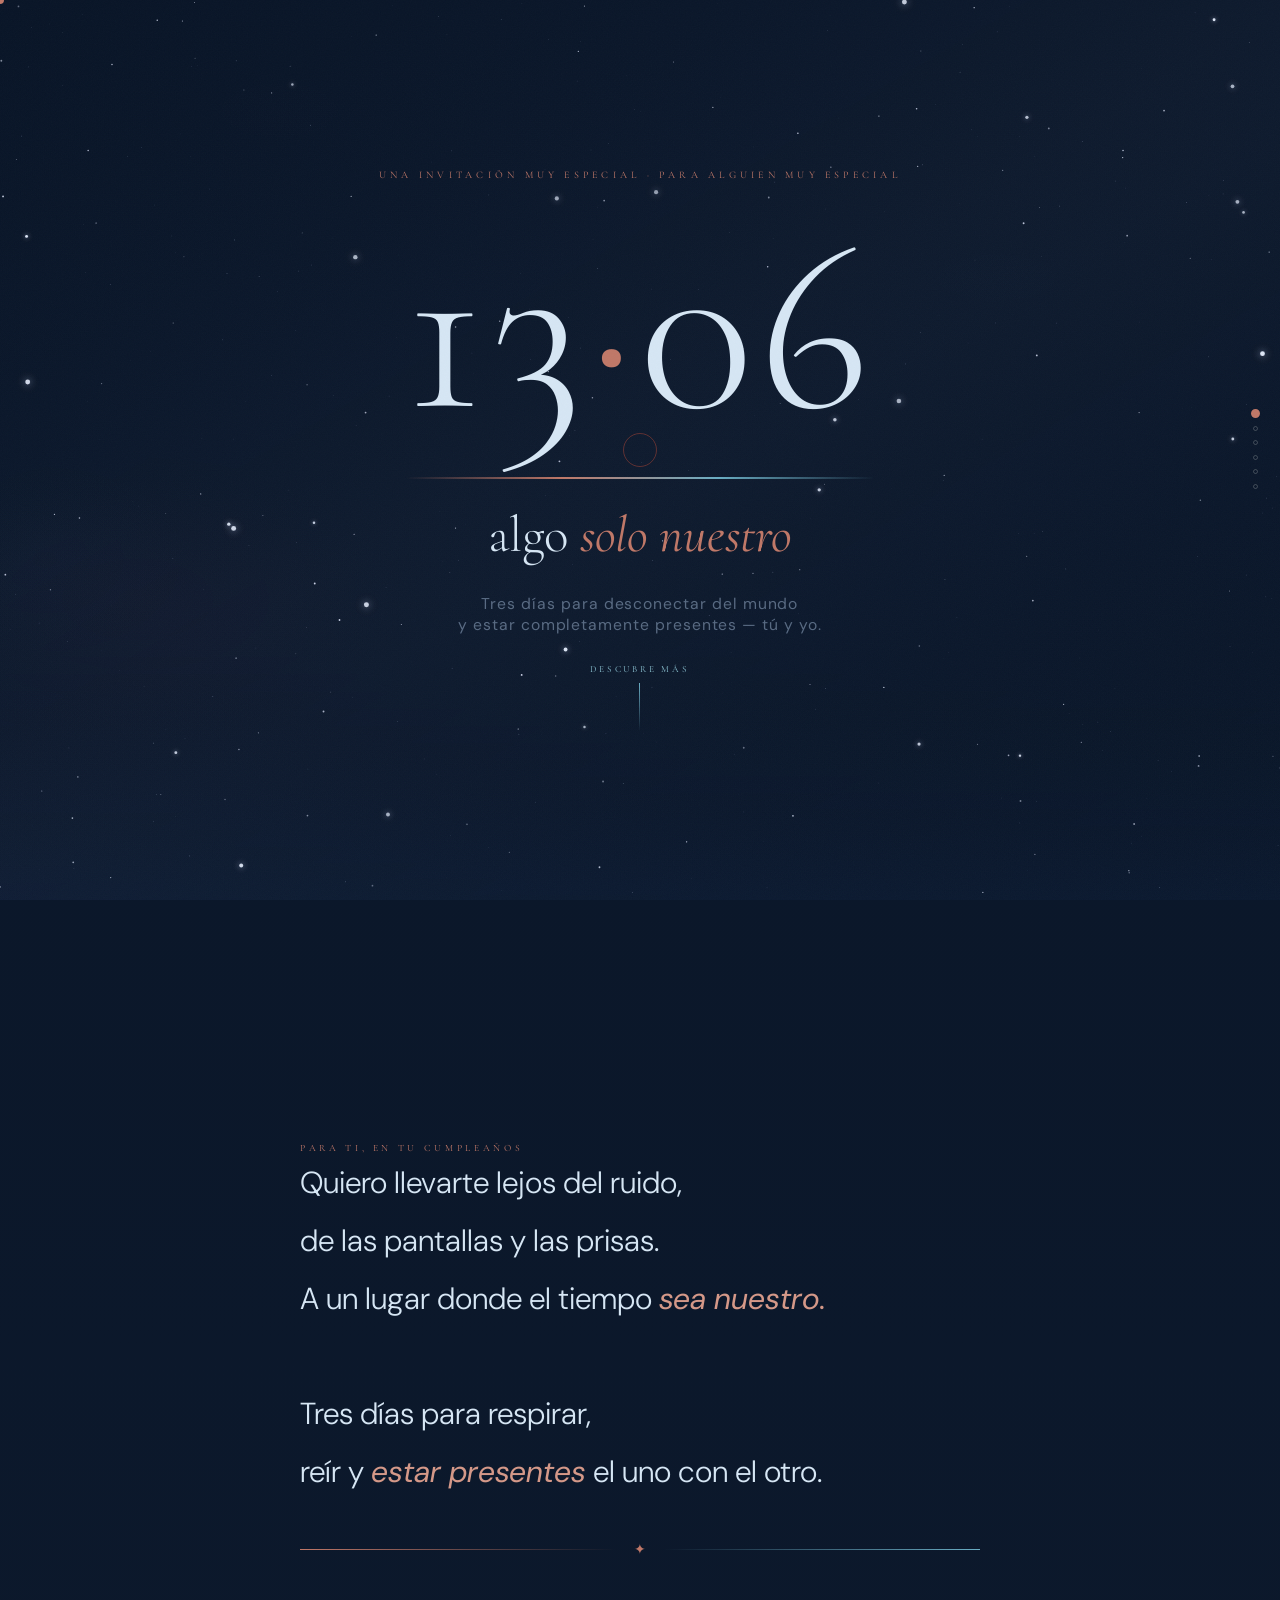
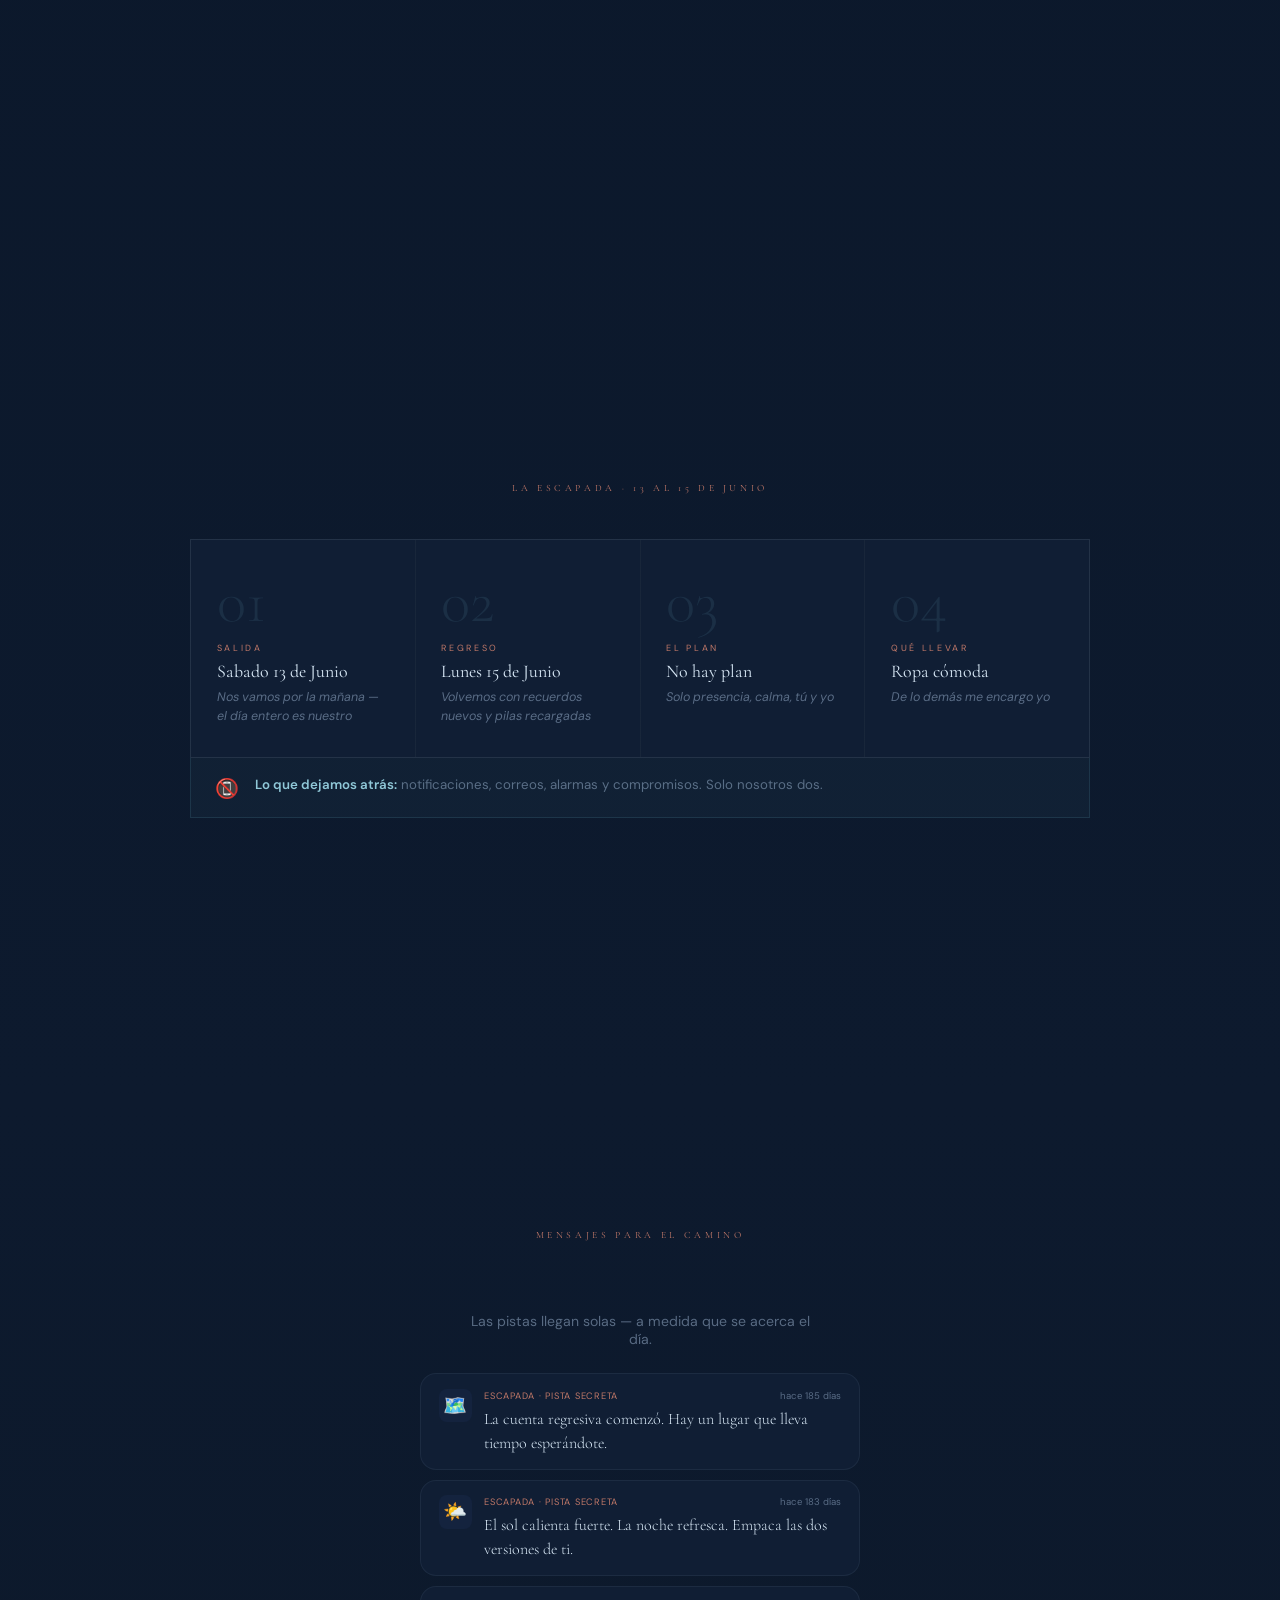
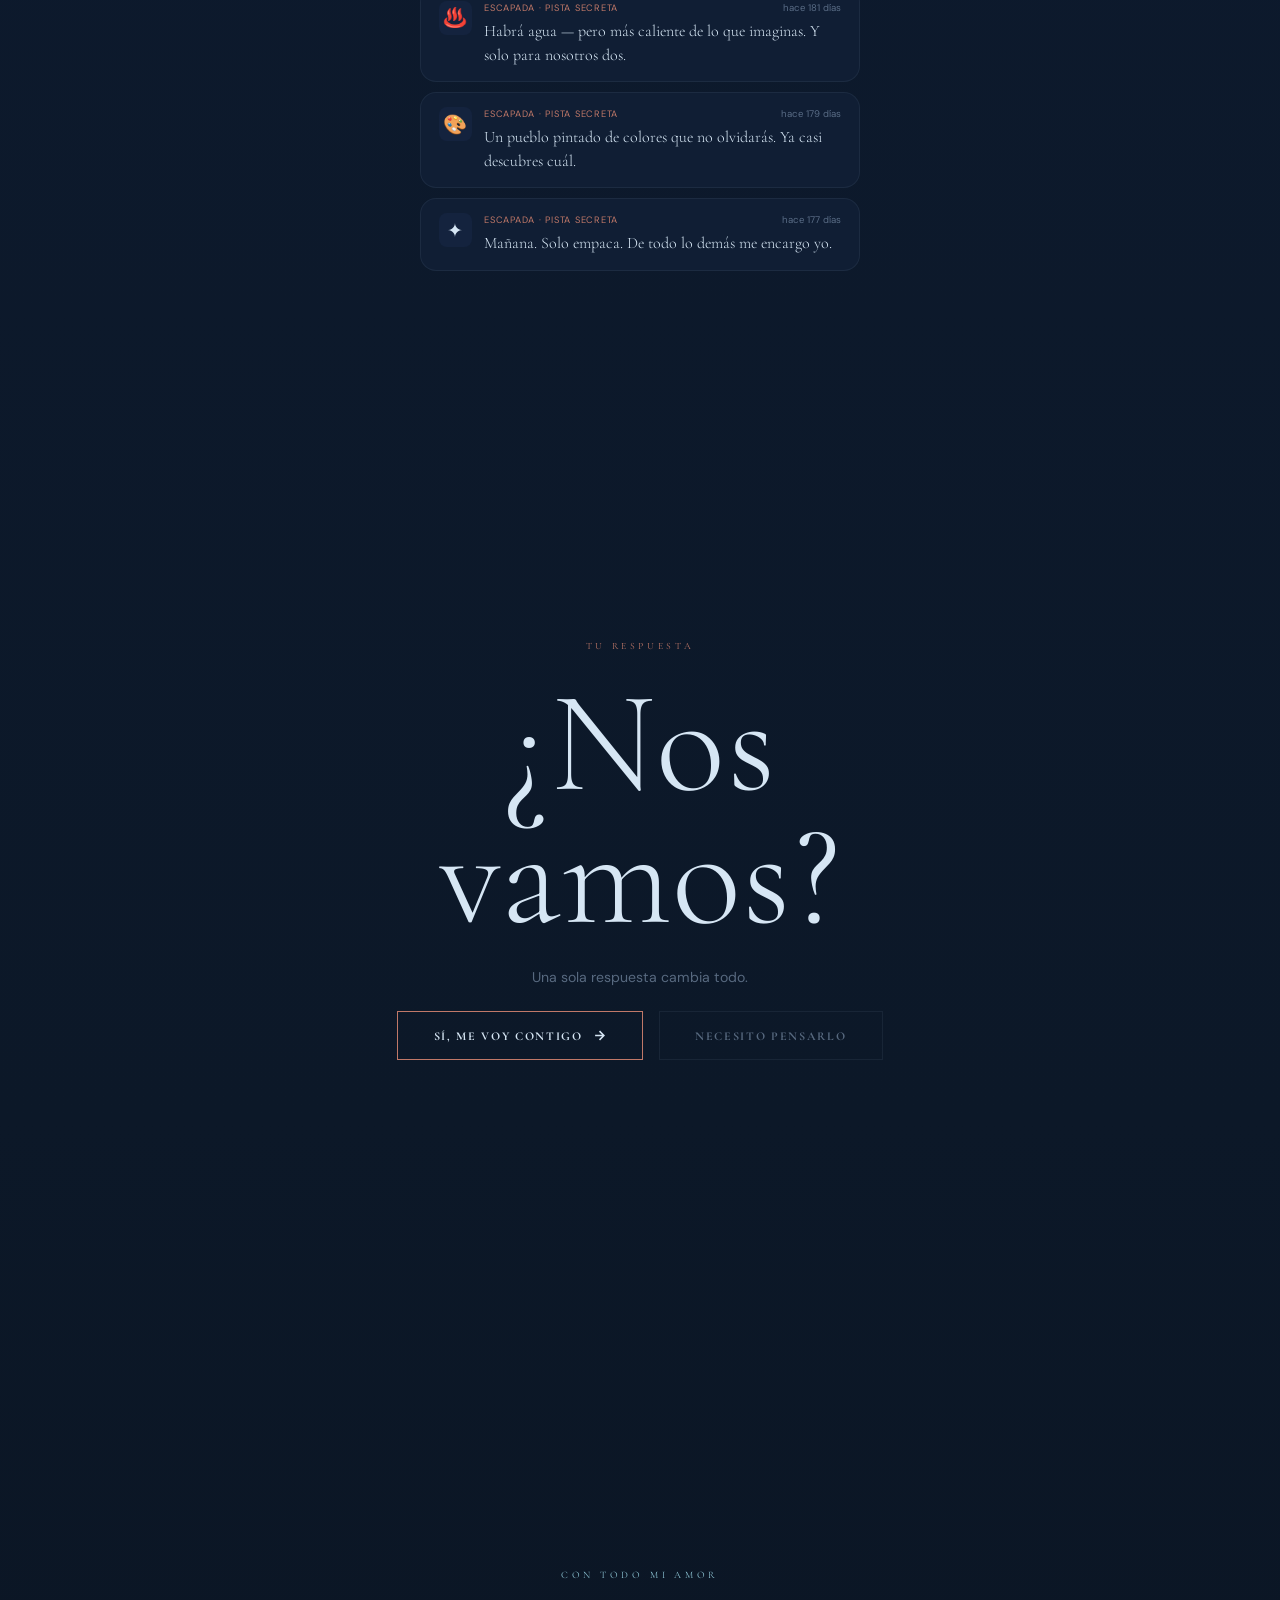
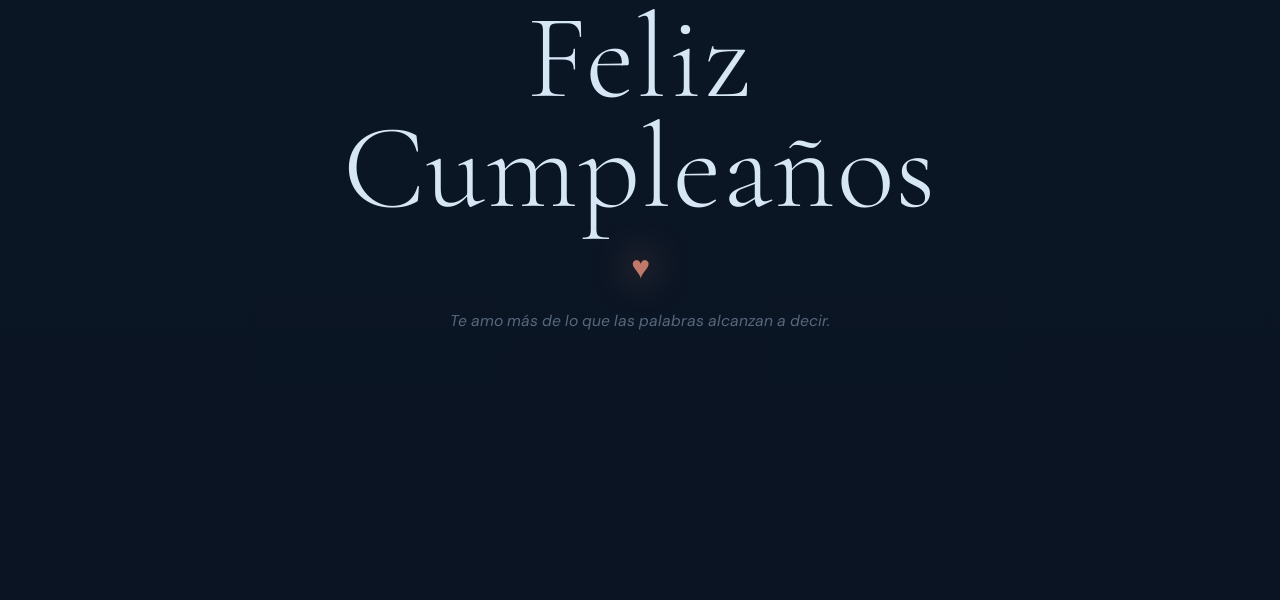
==== commit 4cd8df3a: "add progressive clue notifications section and timed modal hints - New s-clues section with 5 notifi" ====
--- a/index.html
+++ b/index.html
@@ -42,11 +42,18 @@
           <span class="modal-item-clue">Para lo que brilla, mejor ir preparado.</span>
         </div>
       </div>
-      <div class="modal-item">
+      <div class="modal-item" data-unlock="7">
+        <span class="modal-icon">🧥</span>
+        <div>
+          <span class="modal-item-name">Chaqueta</span>
+          <span class="modal-item-clue">Las noches allá tienen su propia temperatura.</span>
+        </div>
+      </div>
+      <div class="modal-item" data-unlock="5">
         <span class="modal-icon">🩳</span>
         <div>
           <span class="modal-item-name">Pantaloneta</span>
-          <span class="modal-item-clue">Puede que el agua nos esté esperando…</span>
+          <span class="modal-item-clue">No es la piscina — el agua está más caliente de lo que imaginas.</span>
         </div>
       </div>
       <div class="modal-item">
@@ -149,6 +156,13 @@
   </div>
 </section>
 
+<!-- S-CLUES ─ PISTAS -->
+<section id="s-clues">
+  <span class="eyebrow sec-ey">Mensajes para el camino</span>
+  <p class="clues-sub">Las pistas llegan solas — a medida que se acerca el día.</p>
+  <div class="notif-feed" id="notifFeed"></div>
+</section>
+
 <!-- S3 ─ RSVP -->
 <section id="s3">
   <span class="eyebrow">Tu respuesta</span>
--- a/styles.css
+++ b/styles.css
@@ -253,6 +253,69 @@
 .info-strip strong { color: var(--teal-lt); font-weight: 600; }
 
 /* ══════════════════════════════════════
+   S-CLUES — NOTIFICATION FEED
+══════════════════════════════════════ */
+#s-clues { gap: 1.6rem; }
+
+.clues-sub {
+  font-size: .88rem; color: var(--muted); max-width: 36ch; text-align: center;
+  transform: translateY(14px); opacity: 0;
+  transition: transform .8s var(--ease) .1s, opacity .8s ease .1s;
+}
+.vis .clues-sub { transform: none; opacity: 1; }
+
+.notif-feed {
+  display: flex; flex-direction: column; gap: .6rem;
+  width: 100%; max-width: 440px;
+  transform: translateY(22px); opacity: 0;
+  transition: transform .9s var(--ease) .2s, opacity .9s ease .2s;
+}
+.vis .notif-feed { transform: none; opacity: 1; }
+
+.notif-card {
+  background: var(--surface);
+  border: 1px solid var(--border);
+  border-radius: 16px;
+  padding: .9rem 1.1rem;
+  display: flex; gap: .75rem; align-items: flex-start;
+}
+.notif-card.locked { opacity: .42; }
+
+.notif-app-icon {
+  font-size: 1.2rem; flex-shrink: 0;
+  width: 2.1rem; height: 2.1rem;
+  display: flex; align-items: center; justify-content: center;
+  background: var(--surface2); border-radius: 8px;
+}
+
+.notif-body { flex: 1; min-width: 0; }
+
+.notif-header {
+  display: flex; justify-content: space-between; align-items: baseline;
+  gap: .5rem; margin-bottom: .3rem;
+}
+
+.notif-app {
+  font-family: var(--fb); font-size: .58rem;
+  letter-spacing: .08em; text-transform: uppercase;
+  color: var(--amber); white-space: nowrap;
+}
+
+.notif-time {
+  font-family: var(--fb); font-size: .6rem;
+  color: var(--muted); white-space: nowrap; flex-shrink: 0;
+}
+.notif-card.locked .notif-time { color: var(--teal); }
+
+.notif-msg {
+  font-family: var(--fh); font-size: 1rem; font-weight: 300;
+  color: var(--text); line-height: 1.5;
+}
+.notif-card.locked .notif-msg {
+  filter: blur(6px); user-select: none; pointer-events: none;
+}
+
+/* ══════════════════════════════════════
    S3 — RSVP
 ══════════════════════════════════════ */
 #s3 { text-align: center; gap: 1.6rem; }
@@ -403,7 +466,8 @@
 
 .modal-icon { font-size: 1.4rem; flex-shrink: 0; }
 .modal-item-name { font-family: var(--fh); font-size: .92rem; font-weight: 700; color: var(--text); display: block; }
-.modal-item-clue { font-size: .72rem; color: var(--muted); font-style: italic; display: block; margin-top: .1rem; }
+.modal-item-clue { font-size: .72rem; color: var(--muted); font-style: italic; display: block; margin-top: .1rem; transition: filter .4s ease; }
+.modal-item-clue.clue-locked { filter: blur(5px); user-select: none; pointer-events: none; }
 .modal-btn { margin-top: .4rem; }
 
 /* ══════════════════════════════════════
